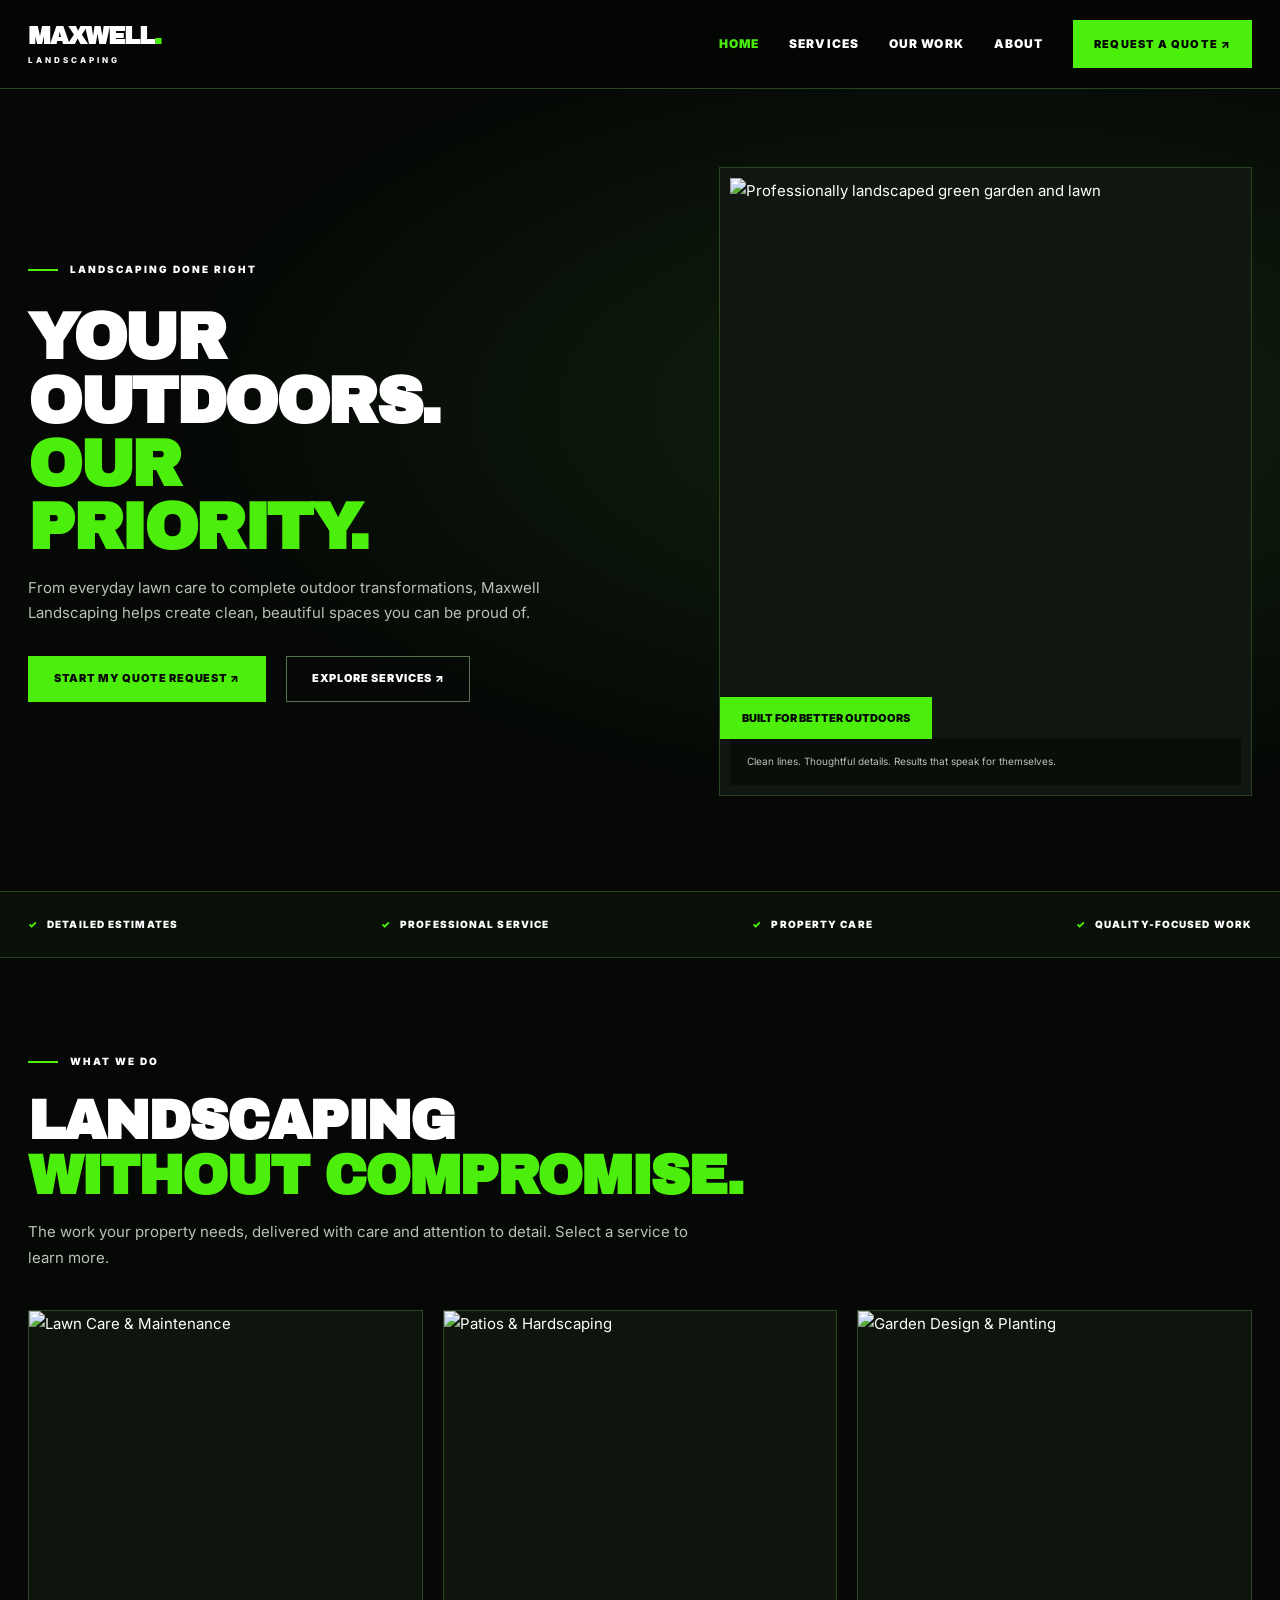
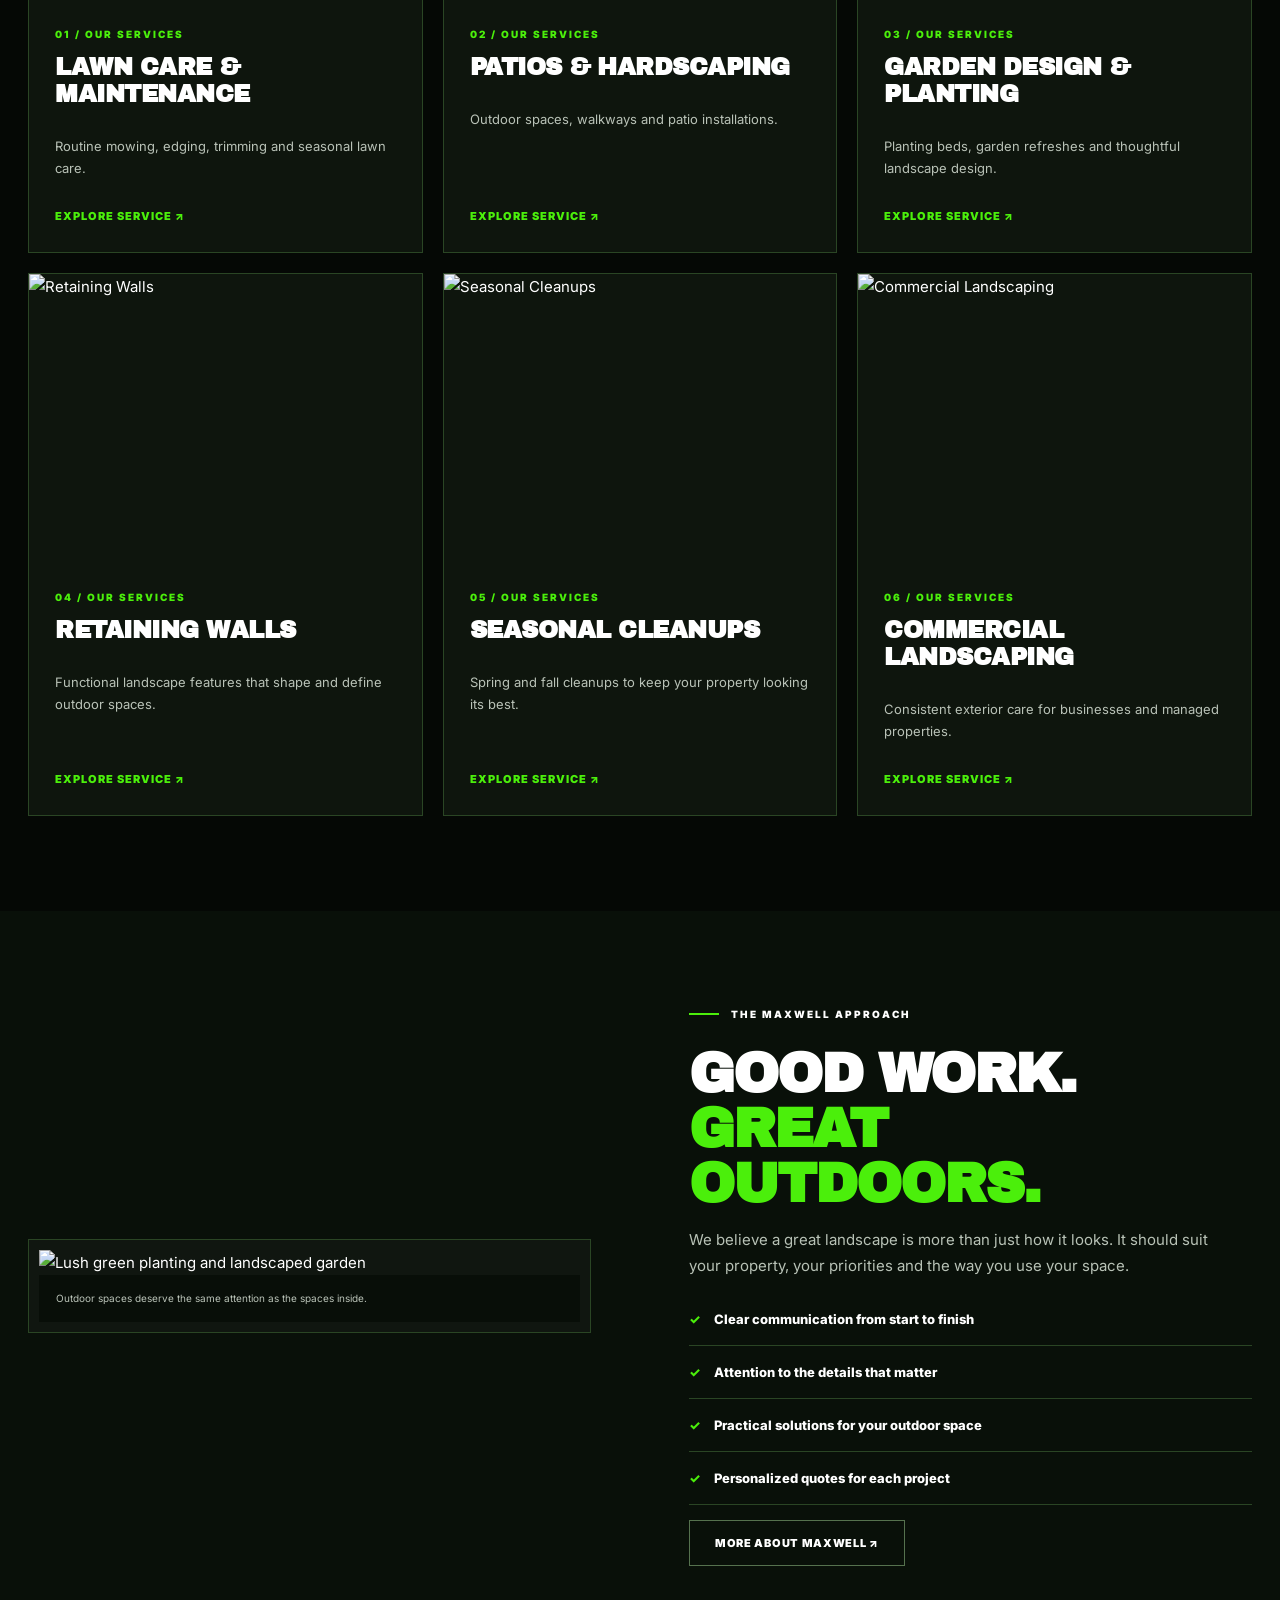
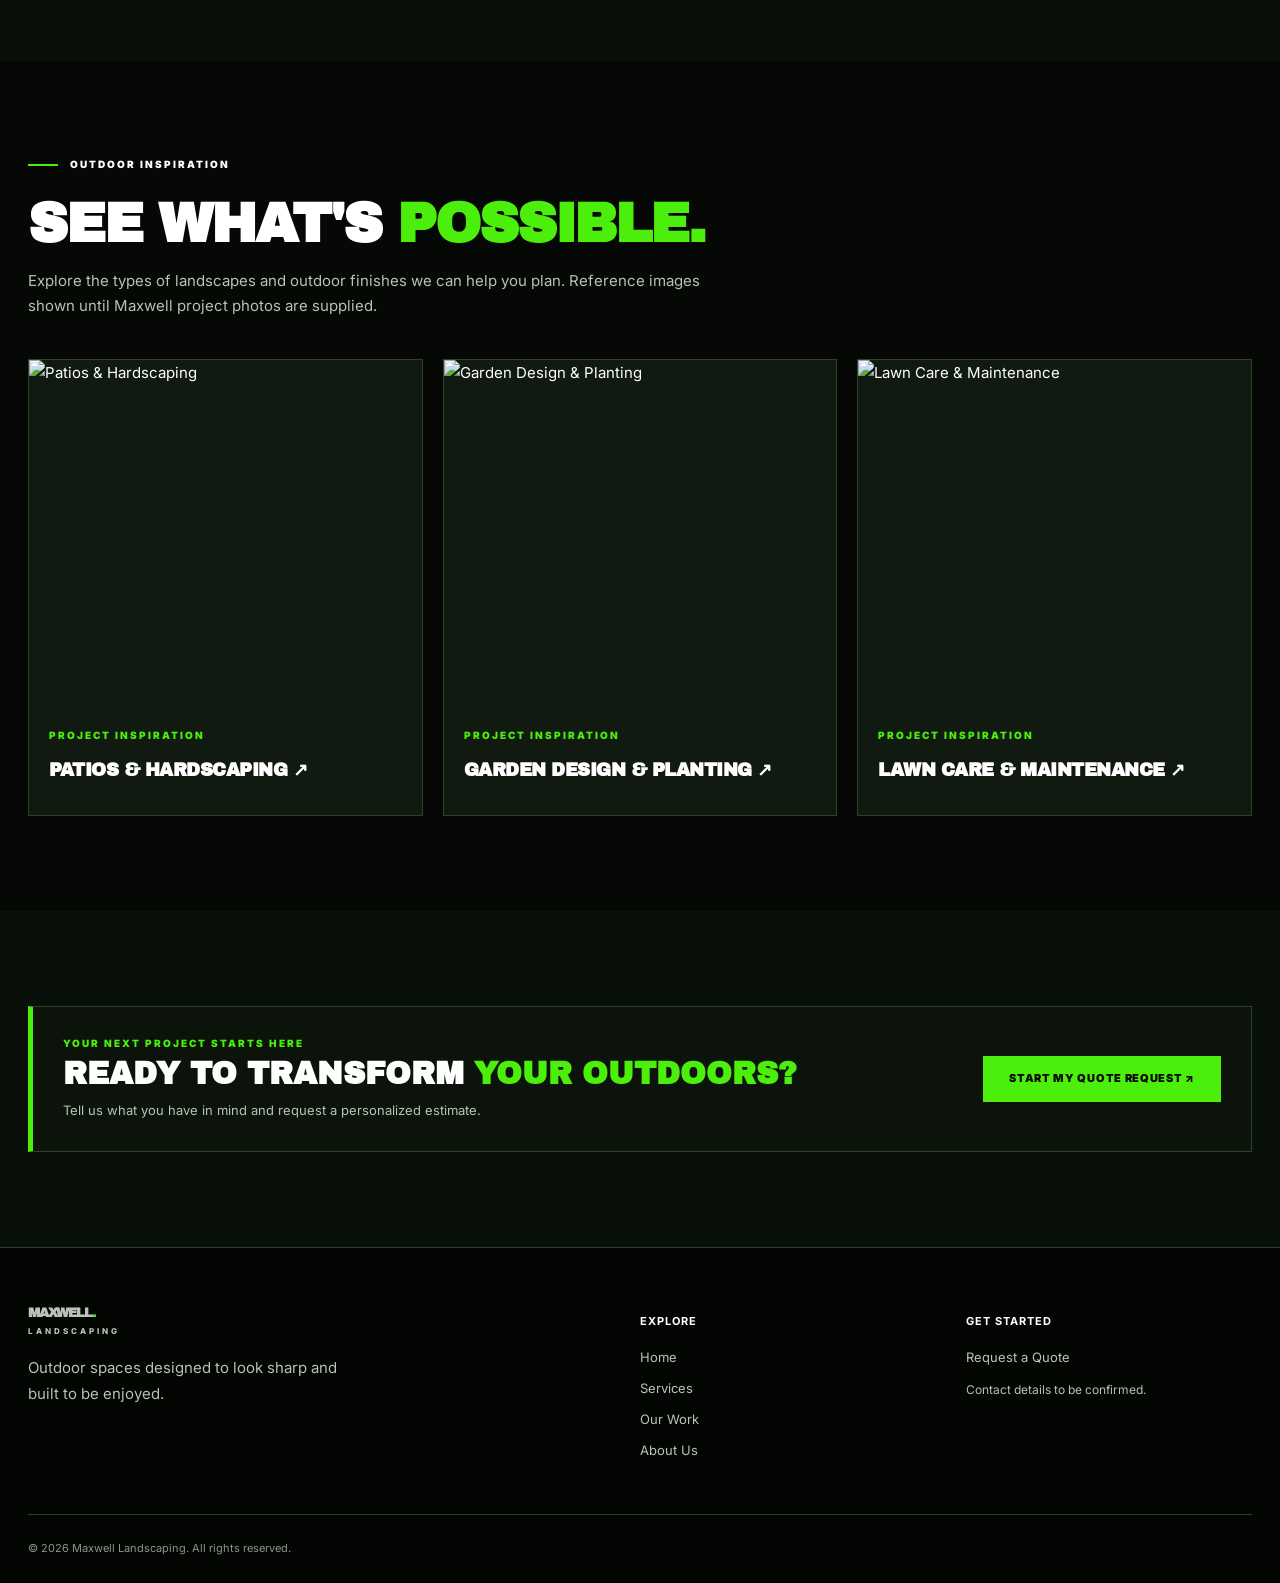
==== index.html @ c75eb762 "Build Maxwell Landscaping multipage static website" ====
<!doctype html><html lang="en"><head><meta charset="utf-8"><meta name="viewport" content="width=device-width,initial-scale=1"><meta name="theme-color" content="#050805"><meta name="description" content="Maxwell Landscaping — lawn care, hardscaping, garden design, and outdoor maintenance."><title>Landscaping & Outdoor Spaces | Maxwell Landscaping</title><link rel="stylesheet" href="styles.css"></head><body><header><div class="container nav"><a href="index.html" class="brand">MAXWELL<span class="green">.</span><small>LANDSCAPING</small></a><button class="menu" aria-label="Toggle navigation" aria-expanded="false">MENU ☰</button><nav class="navlinks" aria-label="Main navigation"><a href="index.html" class="active">Home</a><a href="services.html" class="">Services</a><a href="projects.html" class="">Our Work</a><a href="about.html" class="">About</a><a href="quote.html" class="nav-cta ">Request A Quote ↗</a></nav></div></header><main><section class="hero"><div class="container hero-grid"><div><span class="eyebrow">LANDSCAPING DONE RIGHT</span><h1 class="display">YOUR OUTDOORS.<br><span class="green">OUR<br>PRIORITY.</span></h1><p class="intro">From everyday lawn care to complete outdoor transformations, Maxwell Landscaping helps create clean, beautiful spaces you can be proud of.</p><div class="hero-actions"><a href="quote.html" class="btn">START MY QUOTE REQUEST ↗</a><a href="services.html" class="btn outline">EXPLORE SERVICES ↗</a></div></div><div class="hero-photo"><img src="https://images.unsplash.com/photo-1558904541-efa843a96f01?auto=format&fit=crop&w=1100&q=85" alt="Professionally landscaped green garden and lawn"><span class="photo-tag">BUILT FOR BETTER OUTDOORS</span><div class="photo-caption">Clean lines. Thoughtful details. Results that speak for themselves.</div></div></div></section><div class="strip"><div class="container strip-inner"><span>Detailed Estimates</span><span>Professional Service</span><span>Property Care</span><span>Quality-Focused Work</span></div></div><section class="section" id="services"><div class="container"><span class="eyebrow">WHAT WE DO</span><h2 class="section-title">LANDSCAPING<br><span class="green">WITHOUT COMPROMISE.</span></h2><p class="lead">The work your property needs, delivered with care and attention to detail. Select a service to learn more.</p><div class="grid3"><article class="service-card"><img src="https://images.unsplash.com/photo-1558904541-efa843a96f01?auto=format&fit=crop&w=1100&q=85" alt="Lawn Care & Maintenance" loading="lazy"><div class="service-content"><span class="kicker">01 / OUR SERVICES</span><h3>Lawn Care & Maintenance</h3><p>Routine mowing, edging, trimming and seasonal lawn care.</p><a href="services.html#lawn-care" class="arrow-link">Explore Service ↗</a></div></article><article class="service-card"><img src="https://images.unsplash.com/photo-1600607687920-4e2a09cf159d?auto=format&fit=crop&w=1100&q=85" alt="Patios & Hardscaping" loading="lazy"><div class="service-content"><span class="kicker">02 / OUR SERVICES</span><h3>Patios & Hardscaping</h3><p>Outdoor spaces, walkways and patio installations.</p><a href="services.html#hardscaping" class="arrow-link">Explore Service ↗</a></div></article><article class="service-card"><img src="https://images.unsplash.com/photo-1416879595882-3373a0480b5b?auto=format&fit=crop&w=1100&q=85" alt="Garden Design & Planting" loading="lazy"><div class="service-content"><span class="kicker">03 / OUR SERVICES</span><h3>Garden Design & Planting</h3><p>Planting beds, garden refreshes and thoughtful landscape design.</p><a href="services.html#garden-design" class="arrow-link">Explore Service ↗</a></div></article><article class="service-card"><img src="https://images.unsplash.com/photo-1600566753086-00f18fb6b3ea?auto=format&fit=crop&w=1100&q=85" alt="Retaining Walls" loading="lazy"><div class="service-content"><span class="kicker">04 / OUR SERVICES</span><h3>Retaining Walls</h3><p>Functional landscape features that shape and define outdoor spaces.</p><a href="services.html#retaining-walls" class="arrow-link">Explore Service ↗</a></div></article><article class="service-card"><img src="https://images.unsplash.com/photo-1598908314732-07113901949e?auto=format&fit=crop&w=1100&q=85" alt="Seasonal Cleanups" loading="lazy"><div class="service-content"><span class="kicker">05 / OUR SERVICES</span><h3>Seasonal Cleanups</h3><p>Spring and fall cleanups to keep your property looking its best.</p><a href="services.html#seasonal-cleanups" class="arrow-link">Explore Service ↗</a></div></article><article class="service-card"><img src="https://images.unsplash.com/photo-1585320806297-9794b3e4eeae?auto=format&fit=crop&w=1100&q=85" alt="Commercial Landscaping" loading="lazy"><div class="service-content"><span class="kicker">06 / OUR SERVICES</span><h3>Commercial Landscaping</h3><p>Consistent exterior care for businesses and managed properties.</p><a href="services.html#commercial" class="arrow-link">Explore Service ↗</a></div></article></div></div></section><section class="section section-dark"><div class="container split"><div class="photo"><img src="https://images.unsplash.com/photo-1416879595882-3373a0480b5b?auto=format&fit=crop&w=1100&q=85" alt="Lush green planting and landscaped garden"><div class="photo-caption">Outdoor spaces deserve the same attention as the spaces inside.</div></div><div><span class="eyebrow">THE MAXWELL APPROACH</span><h2 class="section-title">GOOD WORK.<br><span class="green">GREAT OUTDOORS.</span></h2><p class="intro">We believe a great landscape is more than just how it looks. It should suit your property, your priorities and the way you use your space.</p><ul class="feature-list"><li>Clear communication from start to finish</li><li>Attention to the details that matter</li><li>Practical solutions for your outdoor space</li><li>Personalized quotes for each project</li></ul><a href="about.html" class="btn outline">MORE ABOUT MAXWELL ↗</a></div></div></section><section class="section"><div class="container"><span class="eyebrow">OUTDOOR INSPIRATION</span><h2 class="section-title">SEE WHAT'S <span class="green">POSSIBLE.</span></h2><p class="lead">Explore the types of landscapes and outdoor finishes we can help you plan. Reference images shown until Maxwell project photos are supplied.</p><div class="grid3"><a href="projects.html" class="project-card"><img src="https://images.unsplash.com/photo-1600607687920-4e2a09cf159d?auto=format&fit=crop&w=1100&q=85" alt="Patios & Hardscaping" loading="lazy"><div><span class="kicker">PROJECT INSPIRATION</span><h3>Patios & Hardscaping ↗</h3></div></a><a href="projects.html" class="project-card"><img src="https://images.unsplash.com/photo-1416879595882-3373a0480b5b?auto=format&fit=crop&w=1100&q=85" alt="Garden Design & Planting" loading="lazy"><div><span class="kicker">PROJECT INSPIRATION</span><h3>Garden Design & Planting ↗</h3></div></a><a href="projects.html" class="project-card"><img src="https://images.unsplash.com/photo-1558904541-efa843a96f01?auto=format&fit=crop&w=1100&q=85" alt="Lawn Care & Maintenance" loading="lazy"><div><span class="kicker">PROJECT INSPIRATION</span><h3>Lawn Care & Maintenance ↗</h3></div></a></div></div></section><section class="section section-dark"><div class="container"><aside class="banner"><div><div class="kicker">YOUR NEXT PROJECT STARTS HERE</div><h3>READY TO TRANSFORM <span class="green">YOUR OUTDOORS?</span></h3><p>Tell us what you have in mind and request a personalized estimate.</p></div><a class="btn" href="quote.html">START MY QUOTE REQUEST ↗</a></aside></div></section></main><footer><div class="container"><div class="foot-grid"><div><a href="index.html" class="brand">MAXWELL<span class="green">.</span><small>LANDSCAPING</small></a><p class="intro" style="max-width:330px;margin-top:20px">Outdoor spaces designed to look sharp and built to be enjoyed.</p></div><div><h4>Explore</h4><a href="index.html">Home</a><a href="services.html">Services</a><a href="projects.html">Our Work</a><a href="about.html">About Us</a></div><div><h4>Get Started</h4><a href="quote.html">Request a Quote</a><p class="intro" style="font-size:12px">Contact details to be confirmed.</p></div></div><div class="foot-end">© 2026 Maxwell Landscaping. All rights reserved.</div></div></footer><script src="script.js" defer></script></body></html>
---- styles.css ----
@import url('https://fonts.googleapis.com/css2?family=Archivo+Black&family=Inter:wght@400;500;600;700;800;900&display=swap');
:root{--bg:#050805;--panel:#0a1109;--line:#2a4524;--green:#4bef0b;--white:#fff;--muted:#b8c2b6;--font:'Inter',Arial,sans-serif;--display:'Archivo Black','Arial Black',sans-serif}
*{box-sizing:border-box}html{scroll-behavior:smooth}body{margin:0;background:var(--bg);color:var(--white);font:15px/1.7 var(--font)}a{color:inherit;text-decoration:none}img{display:block;max-width:100%}button,input,textarea,select{font:inherit}button{cursor:pointer}.container{width:min(1410px,calc(100% - 56px));margin:auto}header{background:#040604;border-bottom:1px solid var(--line);position:sticky;top:0;z-index:30}.nav{display:flex;align-items:center;justify-content:space-between;min-height:88px;gap:24px}.brand{font:900 24px/1.05 var(--display);letter-spacing:-1.2px}.brand em{font-style:normal;color:var(--green)}.brand small{display:block;font:800 8px/1 var(--font);letter-spacing:3px;margin-top:7px}.navlinks{display:flex;gap:30px;align-items:center}.navlinks a{font-size:12px;font-weight:900;letter-spacing:1.1px;text-transform:uppercase}.navlinks a:hover,.navlinks a.active{color:var(--green)}.nav-cta{background:var(--green);color:#020502;padding:15px 21px;font-size:11px!important}.menu{display:none;background:transparent;color:white;border:1px solid var(--line);padding:7px 13px}.eyebrow{font-weight:900;font-size:10px;letter-spacing:2px;text-transform:uppercase;display:flex;align-items:center;gap:12px}.eyebrow:before{content:'';width:30px;height:2px;background:var(--green)}.display{font:900 clamp(48px,5.1vw,78px)/.97 var(--display);letter-spacing:-2.5px;text-transform:uppercase;margin:28px 0 12px}.display .green,.green{color:var(--green)}.intro{color:var(--muted);max-width:520px}.btn{display:inline-flex;align-items:center;justify-content:center;gap:14px;min-height:46px;padding:13px 25px;background:var(--green);border:1px solid var(--green);color:#050905;font:900 11px/1.2 var(--font);letter-spacing:.7px;text-transform:uppercase;transition:transform .2s,background .2s}.btn:hover{transform:translateY(-2px);background:#77ff3c}.btn.outline{background:transparent;color:var(--white);border-color:#55714e}.btn.outline:hover{background:#173015}.hero{padding:78px 0 95px;background:radial-gradient(ellipse at 76% 40%,#11220e 0%,#050805 58%)}.hero-grid{display:grid;grid-template-columns:1fr .88fr;gap:7%;align-items:center}.hero .intro{margin-bottom:30px}.hero-actions{display:flex;gap:20px;align-items:center;flex-wrap:wrap}.hero-photo,.photo{position:relative;border:1px solid var(--line);padding:10px;background:#101610}.hero-photo img{height:560px;width:100%;object-fit:cover}.photo-caption{background:#080e08;padding:15px 17px;color:#bac3b8;font-size:10px}.photo-tag{position:absolute;bottom:56px;left:0;background:var(--green);color:#050905;padding:14px 22px;text-transform:uppercase;font:900 11px var(--font)}.strip{border-block:1px solid var(--line);background:#081007}.strip-inner{display:flex;justify-content:space-between;gap:20px;flex-wrap:wrap;padding:24px 0;font-size:10px;letter-spacing:1.1px;text-transform:uppercase;font-weight:900}.strip-inner span:before{content:'✓';color:var(--green);margin-right:9px}.section{padding:95px 0}.section-dark{background:#091009}.section-title{font:900 clamp(38px,4.3vw,64px)/1 var(--display);letter-spacing:-2px;text-transform:uppercase;margin:24px 0 15px}.lead{max-width:680px;color:var(--muted);margin-bottom:40px}.grid3{display:grid;grid-template-columns:repeat(3,1fr);gap:20px}.service-card{background:#0e150d;border:1px solid var(--line);display:flex;flex-direction:column}.service-card img{aspect-ratio:1.35;object-fit:cover;width:100%}.service-content{padding:26px;flex:1;display:flex;flex-direction:column}.kicker{font:900 10px var(--font);color:var(--green);letter-spacing:2px}.service-content h3,.project-card h3{font:900 24px/1.13 var(--display);text-transform:uppercase;letter-spacing:-.5px;margin:14px 0}.service-content p{color:#b9c2b7;font-size:13px}.arrow-link{margin-top:auto;padding-top:15px;color:var(--green);font-size:11px;font-weight:900;letter-spacing:1px;text-transform:uppercase}.split{display:grid;grid-template-columns:1fr 1fr;gap:8%;align-items:center}.split img{width:100%;max-height:530px;object-fit:cover}.feature-list{padding:0;list-style:none}.feature-list li{padding:15px 0;border-bottom:1px solid var(--line);font-weight:800;font-size:13px}.feature-list li:before{content:'✓';color:var(--green);margin-right:14px}.project-card{position:relative;border:1px solid var(--line);background:#111a10;overflow:hidden}.project-card img{width:100%;aspect-ratio:1.15;object-fit:cover;transition:transform .3s}.project-card:hover img{transform:scale(1.04)}.project-card div{padding:20px}.project-card h3{font-size:18px}.banner{border:1px solid var(--line);border-left:5px solid var(--green);background:#0b130a;padding:30px;display:flex;justify-content:space-between;align-items:center;gap:25px}.banner h3{font:900 clamp(23px,2.4vw,38px) var(--display);text-transform:uppercase;line-height:1.1;margin:8px 0}.banner p{font-size:13px;color:var(--muted);margin:0}.quote-layout{display:grid;grid-template-columns:.85fr 1.25fr;gap:9%;align-items:start}.quote-layout .display{font-size:clamp(46px,4.6vw,70px)}.quote-layout .photo{margin-top:30px}.quote-layout .photo img{height:270px;object-fit:cover;width:100%}.quote-form{background:#fff;color:#050805;border-right:9px solid var(--green);padding:33px}.form-grid{display:grid;grid-template-columns:1fr 1fr;gap:24px 16px}.form-field{display:flex;flex-direction:column;gap:7px}.form-field.wide{grid-column:1/-1}.form-field label{font-weight:900;font-size:10px;letter-spacing:1px;text-transform:uppercase}.form-field input,.form-field select,.form-field textarea{width:100%;border:1px solid #cfd7cd;background:#f7f9f6;padding:12px 15px;border-radius:0;outline:none;color:#080b07;min-height:45px;font-size:13px}.form-field input:focus,.form-field select:focus,.form-field textarea:focus{border-color:#489b2c}.form-field textarea{min-height:135px;resize:vertical}.form-note{font-size:12px;color:#526050}.quote-form .btn{width:100%;margin-top:15px}.form-status{font-size:12px;margin-top:14px}.page-hero{padding:80px 0;background:radial-gradient(ellipse at 80% 50%,#13220e,#050805 58%);border-bottom:1px solid var(--line)}.page-hero .display{max-width:850px}.bread{font-size:11px;color:var(--green);font-weight:800;letter-spacing:1px}.service-detail{display:grid;grid-template-columns:1fr 1fr;gap:8%;align-items:center;padding:70px 0;border-bottom:1px solid var(--line)}.service-detail:nth-child(even) .detail-image{order:-1}.detail-image img{width:100%;height:400px;object-fit:cover}.service-detail h2{font:900 clamp(35px,3.2vw,50px)/1.05 var(--display);letter-spacing:-1px;text-transform:uppercase}.service-detail p{color:var(--muted)}footer{padding:50px 0 25px;background:#030503;border-top:1px solid var(--line)}.foot-grid{display:grid;grid-template-columns:2fr 1fr 1fr;gap:40px}.foot-grid h4{font-size:11px;letter-spacing:1px;text-transform:uppercase}.foot-grid a{display:block;color:#bbc3b9;font-size:13px;margin:9px 0}.foot-end{border-top:1px solid var(--line);padding-top:24px;margin-top:44px;color:#8b9687;font-size:11px}.mobile-only{display:none}@media(max-width:900px){.navlinks{display:none;position:absolute;top:87px;left:0;right:0;background:#040604;padding:24px 28px;flex-direction:column;align-items:stretch;border-bottom:1px solid var(--line)}.navlinks.open{display:flex}.menu{display:block}.hero-grid,.split,.quote-layout,.service-detail{grid-template-columns:1fr;gap:38px}.hero-photo img{height:410px}.hero{padding:55px 0}.grid3{grid-template-columns:repeat(2,1fr)}.service-detail:nth-child(even) .detail-image{order:initial}.section{padding:65px 0}.foot-grid{grid-template-columns:1fr 1fr}.foot-grid>div:first-child{grid-column:1/-1}}@media(max-width:600px){.container{width:min(100% - 32px,1410px)}.brand{font-size:20px}.nav{min-height:72px}.navlinks{top:71px}.display{font-size:clamp(43px,11.2vw,66px);letter-spacing:-2px}.hero-photo img{height:300px}.grid3,.form-grid,.foot-grid{grid-template-columns:1fr}.foot-grid>div:first-child{grid-column:auto}.quote-form{padding:22px;border-right-width:5px}.banner{display:block}.banner .btn{margin-top:24px}.section-title{font-size:40px}.service-detail{padding:45px 0}.service-detail .detail-image img{height:260px}.photo-caption{font-size:9px}.strip-inner{gap:13px}.strip-inner span{width:45%}}
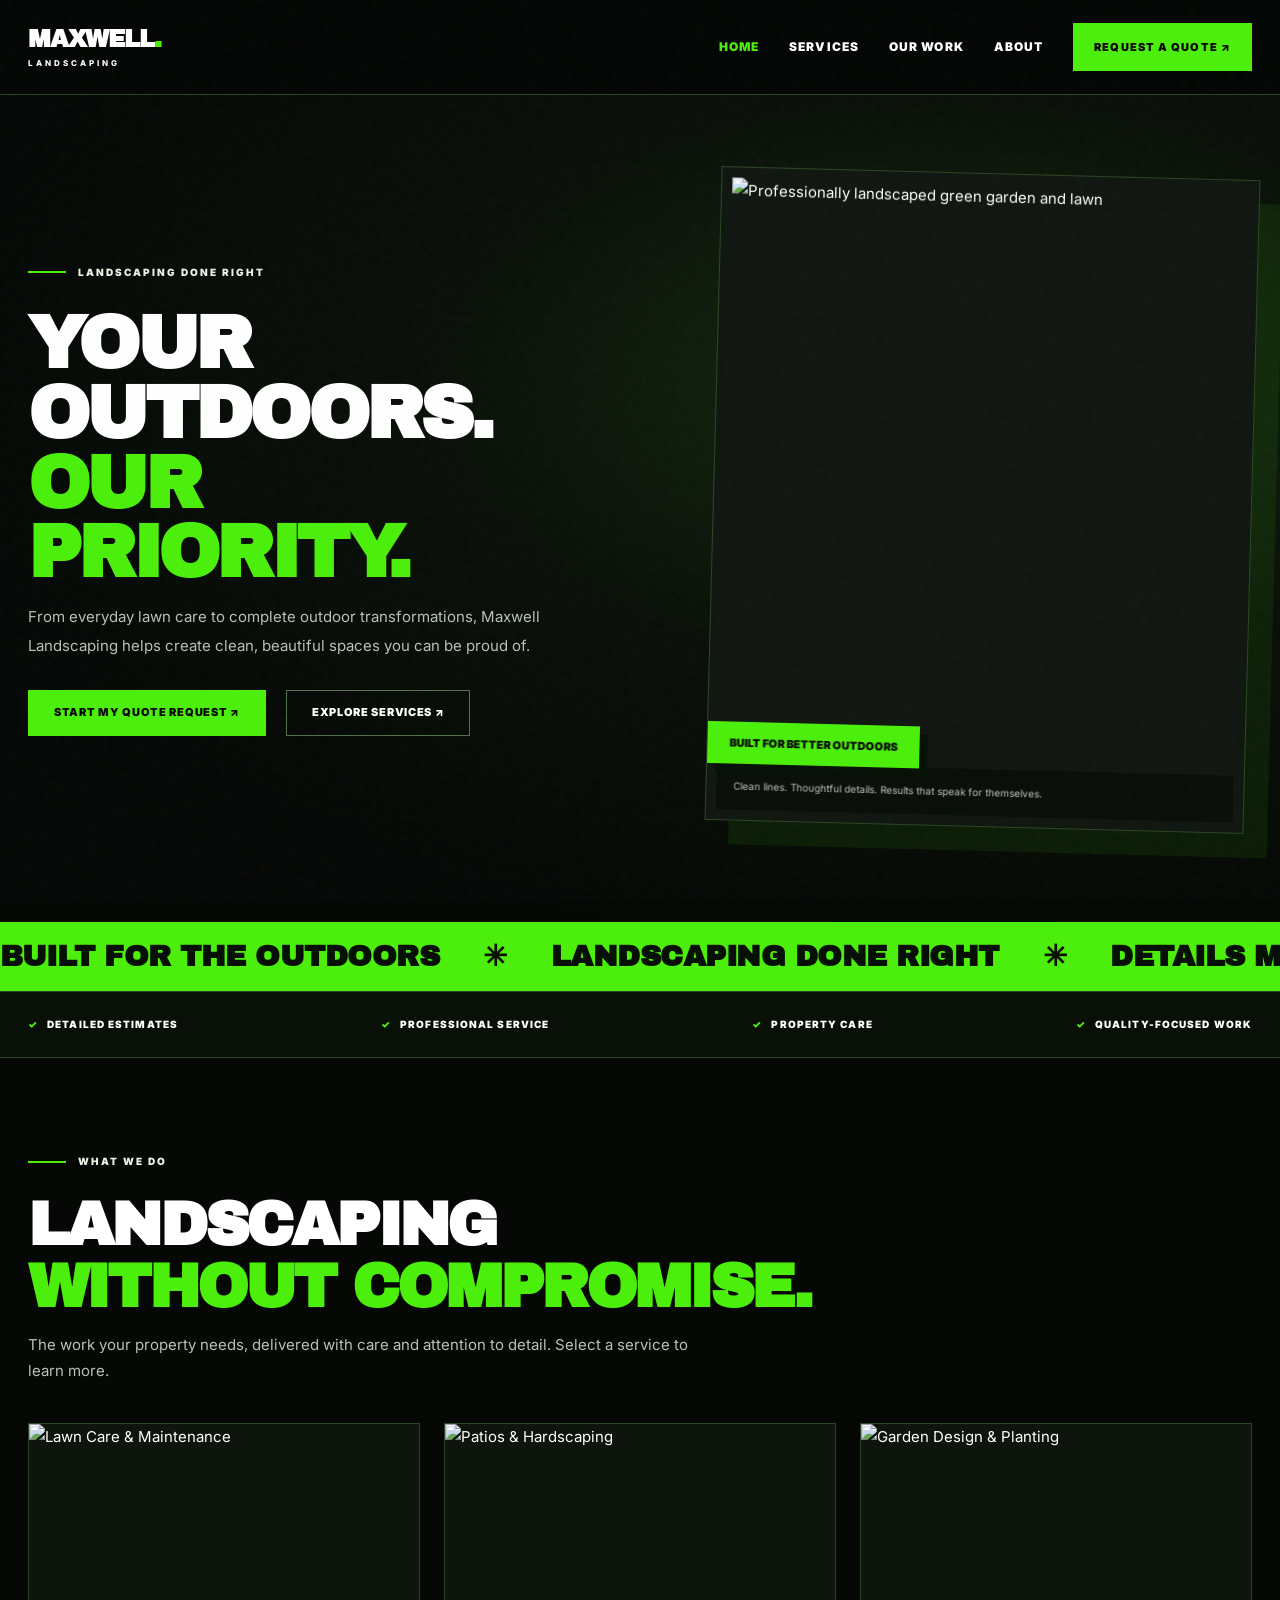
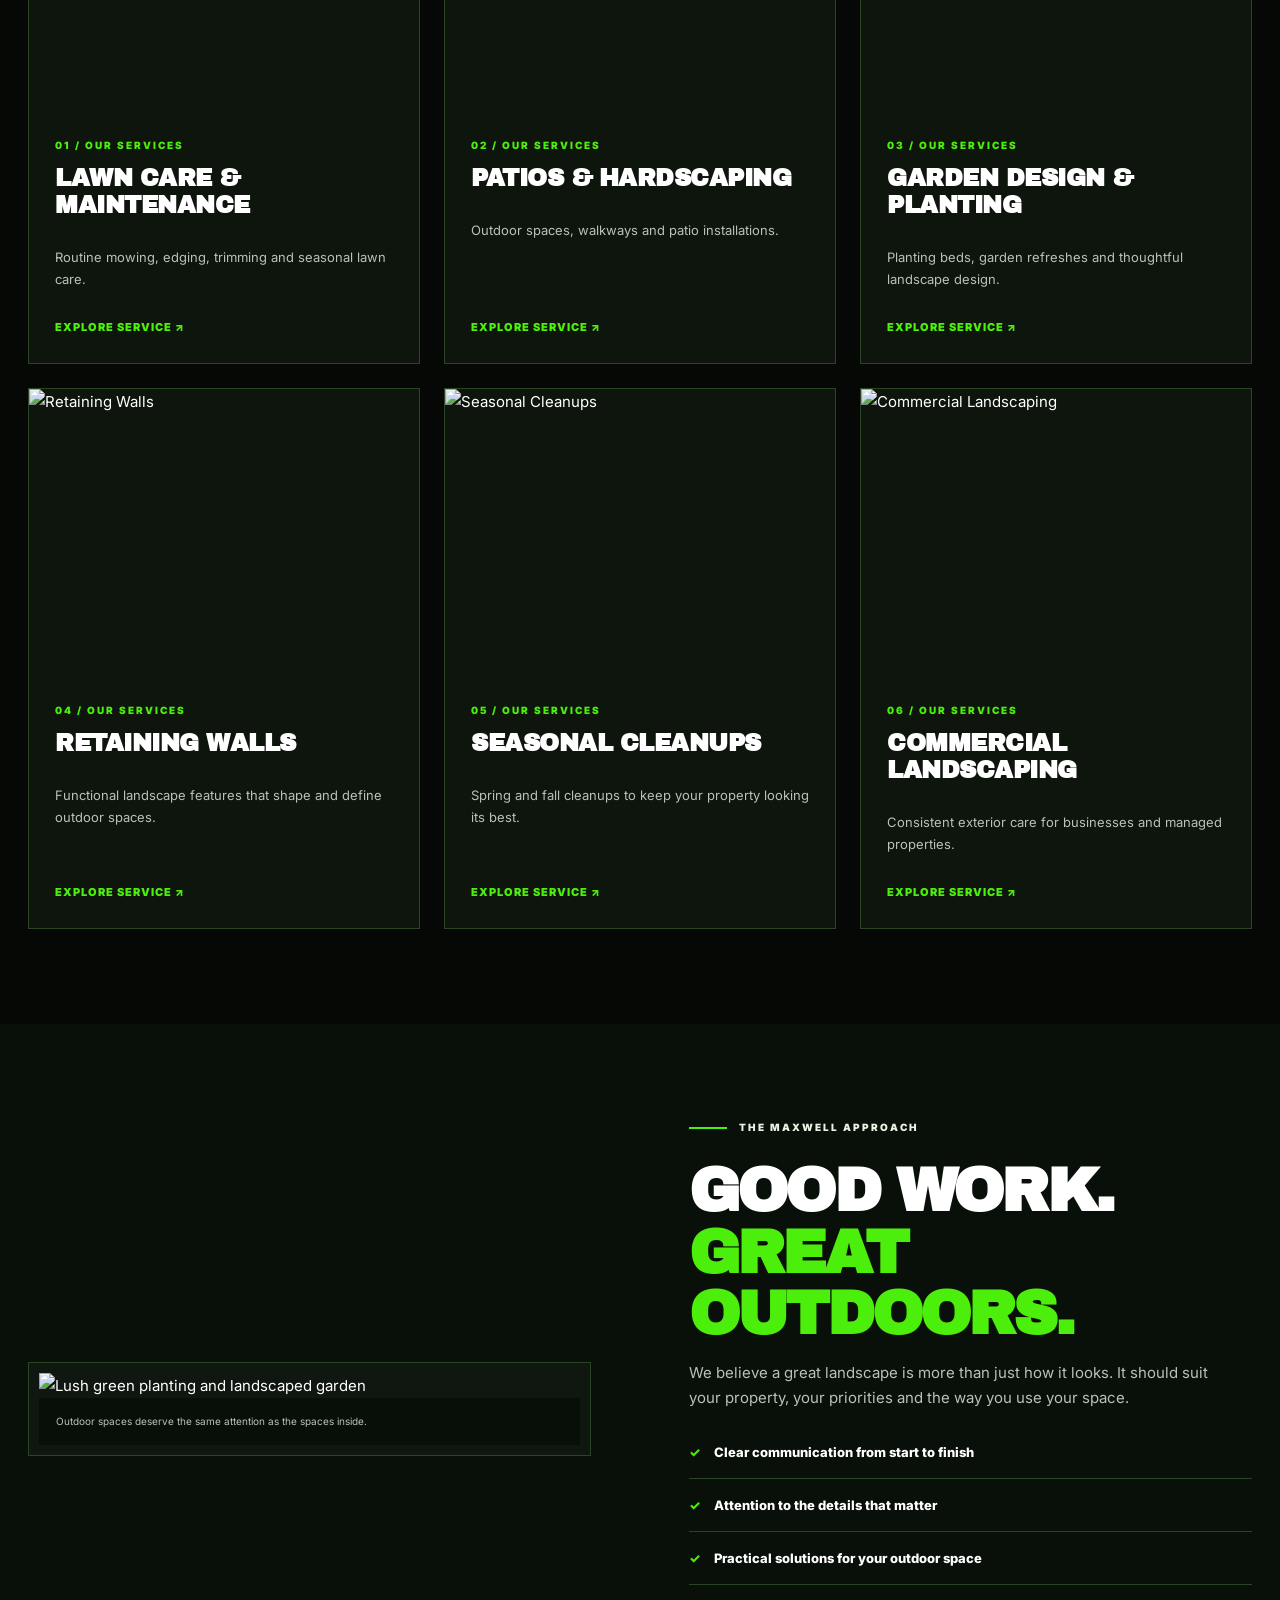
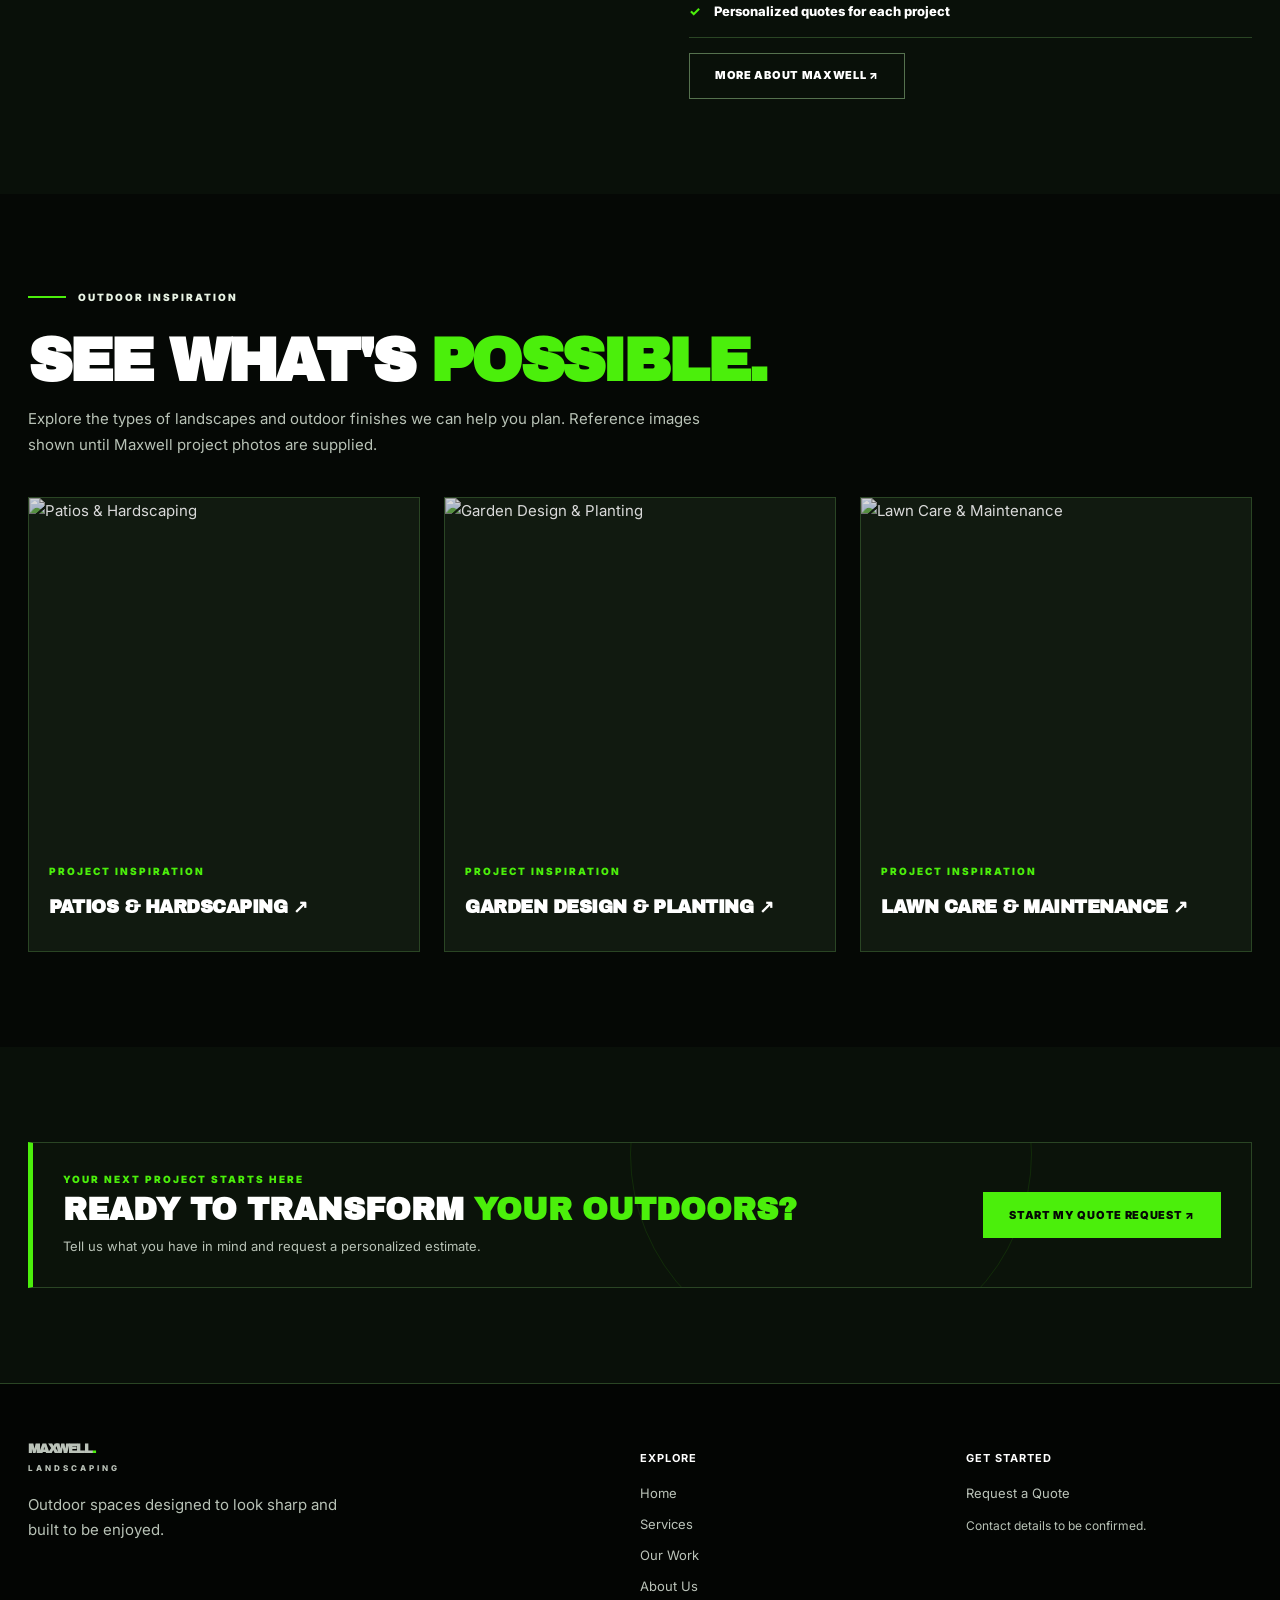
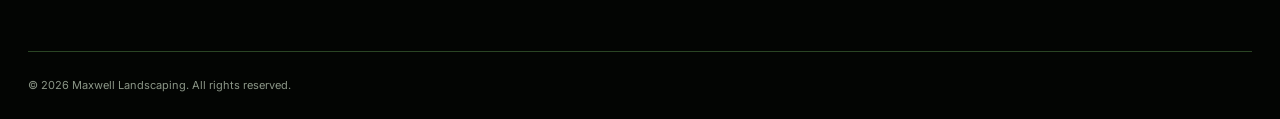
==== commit 0bcea697: "Elevate Maxwell design with editorial motion, refined interactions and premium styling" ====
--- a/index.html
+++ b/index.html
@@ -1 +1 @@
-<!doctype html><html lang="en"><head><meta charset="utf-8"><meta name="viewport" content="width=device-width,initial-scale=1"><meta name="theme-color" content="#050805"><meta name="description" content="Maxwell Landscaping — lawn care, hardscaping, garden design, and outdoor maintenance."><title>Landscaping & Outdoor Spaces | Maxwell Landscaping</title><link rel="stylesheet" href="styles.css"></head><body><header><div class="container nav"><a href="index.html" class="brand">MAXWELL<span class="green">.</span><small>LANDSCAPING</small></a><button class="menu" aria-label="Toggle navigation" aria-expanded="false">MENU ☰</button><nav class="navlinks" aria-label="Main navigation"><a href="index.html" class="active">Home</a><a href="services.html" class="">Services</a><a href="projects.html" class="">Our Work</a><a href="about.html" class="">About</a><a href="quote.html" class="nav-cta ">Request A Quote ↗</a></nav></div></header><main><section class="hero"><div class="container hero-grid"><div><span class="eyebrow">LANDSCAPING DONE RIGHT</span><h1 class="display">YOUR OUTDOORS.<br><span class="green">OUR<br>PRIORITY.</span></h1><p class="intro">From everyday lawn care to complete outdoor transformations, Maxwell Landscaping helps create clean, beautiful spaces you can be proud of.</p><div class="hero-actions"><a href="quote.html" class="btn">START MY QUOTE REQUEST ↗</a><a href="services.html" class="btn outline">EXPLORE SERVICES ↗</a></div></div><div class="hero-photo"><img src="https://images.unsplash.com/photo-1558904541-efa843a96f01?auto=format&fit=crop&w=1100&q=85" alt="Professionally landscaped green garden and lawn"><span class="photo-tag">BUILT FOR BETTER OUTDOORS</span><div class="photo-caption">Clean lines. Thoughtful details. Results that speak for themselves.</div></div></div></section><div class="strip"><div class="container strip-inner"><span>Detailed Estimates</span><span>Professional Service</span><span>Property Care</span><span>Quality-Focused Work</span></div></div><section class="section" id="services"><div class="container"><span class="eyebrow">WHAT WE DO</span><h2 class="section-title">LANDSCAPING<br><span class="green">WITHOUT COMPROMISE.</span></h2><p class="lead">The work your property needs, delivered with care and attention to detail. Select a service to learn more.</p><div class="grid3"><article class="service-card"><img src="https://images.unsplash.com/photo-1558904541-efa843a96f01?auto=format&fit=crop&w=1100&q=85" alt="Lawn Care & Maintenance" loading="lazy"><div class="service-content"><span class="kicker">01 / OUR SERVICES</span><h3>Lawn Care & Maintenance</h3><p>Routine mowing, edging, trimming and seasonal lawn care.</p><a href="services.html#lawn-care" class="arrow-link">Explore Service ↗</a></div></article><article class="service-card"><img src="https://images.unsplash.com/photo-1600607687920-4e2a09cf159d?auto=format&fit=crop&w=1100&q=85" alt="Patios & Hardscaping" loading="lazy"><div class="service-content"><span class="kicker">02 / OUR SERVICES</span><h3>Patios & Hardscaping</h3><p>Outdoor spaces, walkways and patio installations.</p><a href="services.html#hardscaping" class="arrow-link">Explore Service ↗</a></div></article><article class="service-card"><img src="https://images.unsplash.com/photo-1416879595882-3373a0480b5b?auto=format&fit=crop&w=1100&q=85" alt="Garden Design & Planting" loading="lazy"><div class="service-content"><span class="kicker">03 / OUR SERVICES</span><h3>Garden Design & Planting</h3><p>Planting beds, garden refreshes and thoughtful landscape design.</p><a href="services.html#garden-design" class="arrow-link">Explore Service ↗</a></div></article><article class="service-card"><img src="https://images.unsplash.com/photo-1600566753086-00f18fb6b3ea?auto=format&fit=crop&w=1100&q=85" alt="Retaining Walls" loading="lazy"><div class="service-content"><span class="kicker">04 / OUR SERVICES</span><h3>Retaining Walls</h3><p>Functional landscape features that shape and define outdoor spaces.</p><a href="services.html#retaining-walls" class="arrow-link">Explore Service ↗</a></div></article><article class="service-card"><img src="https://images.unsplash.com/photo-1598908314732-07113901949e?auto=format&fit=crop&w=1100&q=85" alt="Seasonal Cleanups" loading="lazy"><div class="service-content"><span class="kicker">05 / OUR SERVICES</span><h3>Seasonal Cleanups</h3><p>Spring and fall cleanups to keep your property looking its best.</p><a href="services.html#seasonal-cleanups" class="arrow-link">Explore Service ↗</a></div></article><article class="service-card"><img src="https://images.unsplash.com/photo-1585320806297-9794b3e4eeae?auto=format&fit=crop&w=1100&q=85" alt="Commercial Landscaping" loading="lazy"><div class="service-content"><span class="kicker">06 / OUR SERVICES</span><h3>Commercial Landscaping</h3><p>Consistent exterior care for businesses and managed properties.</p><a href="services.html#commercial" class="arrow-link">Explore Service ↗</a></div></article></div></div></section><section class="section section-dark"><div class="container split"><div class="photo"><img src="https://images.unsplash.com/photo-1416879595882-3373a0480b5b?auto=format&fit=crop&w=1100&q=85" alt="Lush green planting and landscaped garden"><div class="photo-caption">Outdoor spaces deserve the same attention as the spaces inside.</div></div><div><span class="eyebrow">THE MAXWELL APPROACH</span><h2 class="section-title">GOOD WORK.<br><span class="green">GREAT OUTDOORS.</span></h2><p class="intro">We believe a great landscape is more than just how it looks. It should suit your property, your priorities and the way you use your space.</p><ul class="feature-list"><li>Clear communication from start to finish</li><li>Attention to the details that matter</li><li>Practical solutions for your outdoor space</li><li>Personalized quotes for each project</li></ul><a href="about.html" class="btn outline">MORE ABOUT MAXWELL ↗</a></div></div></section><section class="section"><div class="container"><span class="eyebrow">OUTDOOR INSPIRATION</span><h2 class="section-title">SEE WHAT'S <span class="green">POSSIBLE.</span></h2><p class="lead">Explore the types of landscapes and outdoor finishes we can help you plan. Reference images shown until Maxwell project photos are supplied.</p><div class="grid3"><a href="projects.html" class="project-card"><img src="https://images.unsplash.com/photo-1600607687920-4e2a09cf159d?auto=format&fit=crop&w=1100&q=85" alt="Patios & Hardscaping" loading="lazy"><div><span class="kicker">PROJECT INSPIRATION</span><h3>Patios & Hardscaping ↗</h3></div></a><a href="projects.html" class="project-card"><img src="https://images.unsplash.com/photo-1416879595882-3373a0480b5b?auto=format&fit=crop&w=1100&q=85" alt="Garden Design & Planting" loading="lazy"><div><span class="kicker">PROJECT INSPIRATION</span><h3>Garden Design & Planting ↗</h3></div></a><a href="projects.html" class="project-card"><img src="https://images.unsplash.com/photo-1558904541-efa843a96f01?auto=format&fit=crop&w=1100&q=85" alt="Lawn Care & Maintenance" loading="lazy"><div><span class="kicker">PROJECT INSPIRATION</span><h3>Lawn Care & Maintenance ↗</h3></div></a></div></div></section><section class="section section-dark"><div class="container"><aside class="banner"><div><div class="kicker">YOUR NEXT PROJECT STARTS HERE</div><h3>READY TO TRANSFORM <span class="green">YOUR OUTDOORS?</span></h3><p>Tell us what you have in mind and request a personalized estimate.</p></div><a class="btn" href="quote.html">START MY QUOTE REQUEST ↗</a></aside></div></section></main><footer><div class="container"><div class="foot-grid"><div><a href="index.html" class="brand">MAXWELL<span class="green">.</span><small>LANDSCAPING</small></a><p class="intro" style="max-width:330px;margin-top:20px">Outdoor spaces designed to look sharp and built to be enjoyed.</p></div><div><h4>Explore</h4><a href="index.html">Home</a><a href="services.html">Services</a><a href="projects.html">Our Work</a><a href="about.html">About Us</a></div><div><h4>Get Started</h4><a href="quote.html">Request a Quote</a><p class="intro" style="font-size:12px">Contact details to be confirmed.</p></div></div><div class="foot-end">© 2026 Maxwell Landscaping. All rights reserved.</div></div></footer><script src="script.js" defer></script></body></html>+<!doctype html><html lang="en"><head><meta charset="utf-8"><meta name="viewport" content="width=device-width,initial-scale=1"><meta name="theme-color" content="#050805"><meta name="description" content="Maxwell Landscaping — lawn care, hardscaping, garden design, and outdoor maintenance."><title>Landscaping & Outdoor Spaces | Maxwell Landscaping</title><link rel="stylesheet" href="styles.css"></head><body><a class="skip-link" href="#main">Skip to content</a><header><div class="container nav"><a href="index.html" class="brand">MAXWELL<span class="green">.</span><small>LANDSCAPING</small></a><button class="menu" aria-label="Toggle navigation" aria-expanded="false">MENU ☰</button><nav class="navlinks" aria-label="Main navigation"><a href="index.html" class="active">Home</a><a href="services.html" class="">Services</a><a href="projects.html" class="">Our Work</a><a href="about.html" class="">About</a><a href="quote.html" class="nav-cta ">Request A Quote ↗</a></nav></div></header><main id="main"><section class="hero"><div class="container hero-grid"><div><span class="eyebrow">LANDSCAPING DONE RIGHT</span><h1 class="display">YOUR OUTDOORS.<br><span class="green">OUR<br>PRIORITY.</span></h1><p class="intro">From everyday lawn care to complete outdoor transformations, Maxwell Landscaping helps create clean, beautiful spaces you can be proud of.</p><div class="hero-actions"><a href="quote.html" class="btn">START MY QUOTE REQUEST ↗</a><a href="services.html" class="btn outline">EXPLORE SERVICES ↗</a></div></div><div class="hero-photo"><img src="https://images.unsplash.com/photo-1558904541-efa843a96f01?auto=format&fit=crop&w=1100&q=85" alt="Professionally landscaped green garden and lawn"><span class="photo-tag">BUILT FOR BETTER OUTDOORS</span><div class="photo-caption">Clean lines. Thoughtful details. Results that speak for themselves.</div></div></div></section><div class="editorial-band" aria-label="Landscape design and care"><div class="editorial-track" aria-hidden="true"><span>BUILT FOR THE OUTDOORS</span><span>LANDSCAPING DONE RIGHT</span><span>DETAILS MAKE THE DIFFERENCE</span><span>MAXWELL LANDSCAPING</span><span>BUILT FOR THE OUTDOORS</span><span>LANDSCAPING DONE RIGHT</span><span>DETAILS MAKE THE DIFFERENCE</span><span>MAXWELL LANDSCAPING</span></div></div><div class="strip"><div class="container strip-inner"><span>Detailed Estimates</span><span>Professional Service</span><span>Property Care</span><span>Quality-Focused Work</span></div></div><section class="section" id="services"><div class="container"><span class="eyebrow">WHAT WE DO</span><h2 class="section-title">LANDSCAPING<br><span class="green">WITHOUT COMPROMISE.</span></h2><p class="lead">The work your property needs, delivered with care and attention to detail. Select a service to learn more.</p><div class="grid3"><article class="service-card"><img src="https://images.unsplash.com/photo-1558904541-efa843a96f01?auto=format&fit=crop&w=1100&q=85" alt="Lawn Care & Maintenance" loading="lazy"><div class="service-content"><span class="kicker">01 / OUR SERVICES</span><h3>Lawn Care & Maintenance</h3><p>Routine mowing, edging, trimming and seasonal lawn care.</p><a href="services.html#lawn-care" class="arrow-link">Explore Service ↗</a></div></article><article class="service-card"><img src="https://images.unsplash.com/photo-1600607687920-4e2a09cf159d?auto=format&fit=crop&w=1100&q=85" alt="Patios & Hardscaping" loading="lazy"><div class="service-content"><span class="kicker">02 / OUR SERVICES</span><h3>Patios & Hardscaping</h3><p>Outdoor spaces, walkways and patio installations.</p><a href="services.html#hardscaping" class="arrow-link">Explore Service ↗</a></div></article><article class="service-card"><img src="https://images.unsplash.com/photo-1416879595882-3373a0480b5b?auto=format&fit=crop&w=1100&q=85" alt="Garden Design & Planting" loading="lazy"><div class="service-content"><span class="kicker">03 / OUR SERVICES</span><h3>Garden Design & Planting</h3><p>Planting beds, garden refreshes and thoughtful landscape design.</p><a href="services.html#garden-design" class="arrow-link">Explore Service ↗</a></div></article><article class="service-card"><img src="https://images.unsplash.com/photo-1600566753086-00f18fb6b3ea?auto=format&fit=crop&w=1100&q=85" alt="Retaining Walls" loading="lazy"><div class="service-content"><span class="kicker">04 / OUR SERVICES</span><h3>Retaining Walls</h3><p>Functional landscape features that shape and define outdoor spaces.</p><a href="services.html#retaining-walls" class="arrow-link">Explore Service ↗</a></div></article><article class="service-card"><img src="https://images.unsplash.com/photo-1598908314732-07113901949e?auto=format&fit=crop&w=1100&q=85" alt="Seasonal Cleanups" loading="lazy"><div class="service-content"><span class="kicker">05 / OUR SERVICES</span><h3>Seasonal Cleanups</h3><p>Spring and fall cleanups to keep your property looking its best.</p><a href="services.html#seasonal-cleanups" class="arrow-link">Explore Service ↗</a></div></article><article class="service-card"><img src="https://images.unsplash.com/photo-1585320806297-9794b3e4eeae?auto=format&fit=crop&w=1100&q=85" alt="Commercial Landscaping" loading="lazy"><div class="service-content"><span class="kicker">06 / OUR SERVICES</span><h3>Commercial Landscaping</h3><p>Consistent exterior care for businesses and managed properties.</p><a href="services.html#commercial" class="arrow-link">Explore Service ↗</a></div></article></div></div></section><section class="section section-dark"><div class="container split"><div class="photo"><img src="https://images.unsplash.com/photo-1416879595882-3373a0480b5b?auto=format&fit=crop&w=1100&q=85" alt="Lush green planting and landscaped garden"><div class="photo-caption">Outdoor spaces deserve the same attention as the spaces inside.</div></div><div><span class="eyebrow">THE MAXWELL APPROACH</span><h2 class="section-title">GOOD WORK.<br><span class="green">GREAT OUTDOORS.</span></h2><p class="intro">We believe a great landscape is more than just how it looks. It should suit your property, your priorities and the way you use your space.</p><ul class="feature-list"><li>Clear communication from start to finish</li><li>Attention to the details that matter</li><li>Practical solutions for your outdoor space</li><li>Personalized quotes for each project</li></ul><a href="about.html" class="btn outline">MORE ABOUT MAXWELL ↗</a></div></div></section><section class="section"><div class="container"><span class="eyebrow">OUTDOOR INSPIRATION</span><h2 class="section-title">SEE WHAT'S <span class="green">POSSIBLE.</span></h2><p class="lead">Explore the types of landscapes and outdoor finishes we can help you plan. Reference images shown until Maxwell project photos are supplied.</p><div class="grid3"><a href="projects.html" class="project-card"><img src="https://images.unsplash.com/photo-1600607687920-4e2a09cf159d?auto=format&fit=crop&w=1100&q=85" alt="Patios & Hardscaping" loading="lazy"><div><span class="kicker">PROJECT INSPIRATION</span><h3>Patios & Hardscaping ↗</h3></div></a><a href="projects.html" class="project-card"><img src="https://images.unsplash.com/photo-1416879595882-3373a0480b5b?auto=format&fit=crop&w=1100&q=85" alt="Garden Design & Planting" loading="lazy"><div><span class="kicker">PROJECT INSPIRATION</span><h3>Garden Design & Planting ↗</h3></div></a><a href="projects.html" class="project-card"><img src="https://images.unsplash.com/photo-1558904541-efa843a96f01?auto=format&fit=crop&w=1100&q=85" alt="Lawn Care & Maintenance" loading="lazy"><div><span class="kicker">PROJECT INSPIRATION</span><h3>Lawn Care & Maintenance ↗</h3></div></a></div></div></section><section class="section section-dark"><div class="container"><aside class="banner"><div><div class="kicker">YOUR NEXT PROJECT STARTS HERE</div><h3>READY TO TRANSFORM <span class="green">YOUR OUTDOORS?</span></h3><p>Tell us what you have in mind and request a personalized estimate.</p></div><a class="btn" href="quote.html">START MY QUOTE REQUEST ↗</a></aside></div></section></main><footer><div class="container"><div class="foot-grid"><div><a href="index.html" class="brand">MAXWELL<span class="green">.</span><small>LANDSCAPING</small></a><p class="intro" style="max-width:330px;margin-top:20px">Outdoor spaces designed to look sharp and built to be enjoyed.</p></div><div><h4>Explore</h4><a href="index.html">Home</a><a href="services.html">Services</a><a href="projects.html">Our Work</a><a href="about.html">About Us</a></div><div><h4>Get Started</h4><a href="quote.html">Request a Quote</a><p class="intro" style="font-size:12px">Contact details to be confirmed.</p></div></div><div class="foot-end">© 2026 Maxwell Landscaping. All rights reserved.</div></div></footer><script src="script.js" defer></script></body></html>
--- a/styles.css
+++ b/styles.css
@@ -1,3 +1,6 @@
 @import url('https://fonts.googleapis.com/css2?family=Archivo+Black&family=Inter:wght@400;500;600;700;800;900&display=swap');
 :root{--bg:#050805;--panel:#0a1109;--line:#2a4524;--green:#4bef0b;--white:#fff;--muted:#b8c2b6;--font:'Inter',Arial,sans-serif;--display:'Archivo Black','Arial Black',sans-serif}
-*{box-sizing:border-box}html{scroll-behavior:smooth}body{margin:0;background:var(--bg);color:var(--white);font:15px/1.7 var(--font)}a{color:inherit;text-decoration:none}img{display:block;max-width:100%}button,input,textarea,select{font:inherit}button{cursor:pointer}.container{width:min(1410px,calc(100% - 56px));margin:auto}header{background:#040604;border-bottom:1px solid var(--line);position:sticky;top:0;z-index:30}.nav{display:flex;align-items:center;justify-content:space-between;min-height:88px;gap:24px}.brand{font:900 24px/1.05 var(--display);letter-spacing:-1.2px}.brand em{font-style:normal;color:var(--green)}.brand small{display:block;font:800 8px/1 var(--font);letter-spacing:3px;margin-top:7px}.navlinks{display:flex;gap:30px;align-items:center}.navlinks a{font-size:12px;font-weight:900;letter-spacing:1.1px;text-transform:uppercase}.navlinks a:hover,.navlinks a.active{color:var(--green)}.nav-cta{background:var(--green);color:#020502;padding:15px 21px;font-size:11px!important}.menu{display:none;background:transparent;color:white;border:1px solid var(--line);padding:7px 13px}.eyebrow{font-weight:900;font-size:10px;letter-spacing:2px;text-transform:uppercase;display:flex;align-items:center;gap:12px}.eyebrow:before{content:'';width:30px;height:2px;background:var(--green)}.display{font:900 clamp(48px,5.1vw,78px)/.97 var(--display);letter-spacing:-2.5px;text-transform:uppercase;margin:28px 0 12px}.display .green,.green{color:var(--green)}.intro{color:var(--muted);max-width:520px}.btn{display:inline-flex;align-items:center;justify-content:center;gap:14px;min-height:46px;padding:13px 25px;background:var(--green);border:1px solid var(--green);color:#050905;font:900 11px/1.2 var(--font);letter-spacing:.7px;text-transform:uppercase;transition:transform .2s,background .2s}.btn:hover{transform:translateY(-2px);background:#77ff3c}.btn.outline{background:transparent;color:var(--white);border-color:#55714e}.btn.outline:hover{background:#173015}.hero{padding:78px 0 95px;background:radial-gradient(ellipse at 76% 40%,#11220e 0%,#050805 58%)}.hero-grid{display:grid;grid-template-columns:1fr .88fr;gap:7%;align-items:center}.hero .intro{margin-bottom:30px}.hero-actions{display:flex;gap:20px;align-items:center;flex-wrap:wrap}.hero-photo,.photo{position:relative;border:1px solid var(--line);padding:10px;background:#101610}.hero-photo img{height:560px;width:100%;object-fit:cover}.photo-caption{background:#080e08;padding:15px 17px;color:#bac3b8;font-size:10px}.photo-tag{position:absolute;bottom:56px;left:0;background:var(--green);color:#050905;padding:14px 22px;text-transform:uppercase;font:900 11px var(--font)}.strip{border-block:1px solid var(--line);background:#081007}.strip-inner{display:flex;justify-content:space-between;gap:20px;flex-wrap:wrap;padding:24px 0;font-size:10px;letter-spacing:1.1px;text-transform:uppercase;font-weight:900}.strip-inner span:before{content:'✓';color:var(--green);margin-right:9px}.section{padding:95px 0}.section-dark{background:#091009}.section-title{font:900 clamp(38px,4.3vw,64px)/1 var(--display);letter-spacing:-2px;text-transform:uppercase;margin:24px 0 15px}.lead{max-width:680px;color:var(--muted);margin-bottom:40px}.grid3{display:grid;grid-template-columns:repeat(3,1fr);gap:20px}.service-card{background:#0e150d;border:1px solid var(--line);display:flex;flex-direction:column}.service-card img{aspect-ratio:1.35;object-fit:cover;width:100%}.service-content{padding:26px;flex:1;display:flex;flex-direction:column}.kicker{font:900 10px var(--font);color:var(--green);letter-spacing:2px}.service-content h3,.project-card h3{font:900 24px/1.13 var(--display);text-transform:uppercase;letter-spacing:-.5px;margin:14px 0}.service-content p{color:#b9c2b7;font-size:13px}.arrow-link{margin-top:auto;padding-top:15px;color:var(--green);font-size:11px;font-weight:900;letter-spacing:1px;text-transform:uppercase}.split{display:grid;grid-template-columns:1fr 1fr;gap:8%;align-items:center}.split img{width:100%;max-height:530px;object-fit:cover}.feature-list{padding:0;list-style:none}.feature-list li{padding:15px 0;border-bottom:1px solid var(--line);font-weight:800;font-size:13px}.feature-list li:before{content:'✓';color:var(--green);margin-right:14px}.project-card{position:relative;border:1px solid var(--line);background:#111a10;overflow:hidden}.project-card img{width:100%;aspect-ratio:1.15;object-fit:cover;transition:transform .3s}.project-card:hover img{transform:scale(1.04)}.project-card div{padding:20px}.project-card h3{font-size:18px}.banner{border:1px solid var(--line);border-left:5px solid var(--green);background:#0b130a;padding:30px;display:flex;justify-content:space-between;align-items:center;gap:25px}.banner h3{font:900 clamp(23px,2.4vw,38px) var(--display);text-transform:uppercase;line-height:1.1;margin:8px 0}.banner p{font-size:13px;color:var(--muted);margin:0}.quote-layout{display:grid;grid-template-columns:.85fr 1.25fr;gap:9%;align-items:start}.quote-layout .display{font-size:clamp(46px,4.6vw,70px)}.quote-layout .photo{margin-top:30px}.quote-layout .photo img{height:270px;object-fit:cover;width:100%}.quote-form{background:#fff;color:#050805;border-right:9px solid var(--green);padding:33px}.form-grid{display:grid;grid-template-columns:1fr 1fr;gap:24px 16px}.form-field{display:flex;flex-direction:column;gap:7px}.form-field.wide{grid-column:1/-1}.form-field label{font-weight:900;font-size:10px;letter-spacing:1px;text-transform:uppercase}.form-field input,.form-field select,.form-field textarea{width:100%;border:1px solid #cfd7cd;background:#f7f9f6;padding:12px 15px;border-radius:0;outline:none;color:#080b07;min-height:45px;font-size:13px}.form-field input:focus,.form-field select:focus,.form-field textarea:focus{border-color:#489b2c}.form-field textarea{min-height:135px;resize:vertical}.form-note{font-size:12px;color:#526050}.quote-form .btn{width:100%;margin-top:15px}.form-status{font-size:12px;margin-top:14px}.page-hero{padding:80px 0;background:radial-gradient(ellipse at 80% 50%,#13220e,#050805 58%);border-bottom:1px solid var(--line)}.page-hero .display{max-width:850px}.bread{font-size:11px;color:var(--green);font-weight:800;letter-spacing:1px}.service-detail{display:grid;grid-template-columns:1fr 1fr;gap:8%;align-items:center;padding:70px 0;border-bottom:1px solid var(--line)}.service-detail:nth-child(even) .detail-image{order:-1}.detail-image img{width:100%;height:400px;object-fit:cover}.service-detail h2{font:900 clamp(35px,3.2vw,50px)/1.05 var(--display);letter-spacing:-1px;text-transform:uppercase}.service-detail p{color:var(--muted)}footer{padding:50px 0 25px;background:#030503;border-top:1px solid var(--line)}.foot-grid{display:grid;grid-template-columns:2fr 1fr 1fr;gap:40px}.foot-grid h4{font-size:11px;letter-spacing:1px;text-transform:uppercase}.foot-grid a{display:block;color:#bbc3b9;font-size:13px;margin:9px 0}.foot-end{border-top:1px solid var(--line);padding-top:24px;margin-top:44px;color:#8b9687;font-size:11px}.mobile-only{display:none}@media(max-width:900px){.navlinks{display:none;position:absolute;top:87px;left:0;right:0;background:#040604;padding:24px 28px;flex-direction:column;align-items:stretch;border-bottom:1px solid var(--line)}.navlinks.open{display:flex}.menu{display:block}.hero-grid,.split,.quote-layout,.service-detail{grid-template-columns:1fr;gap:38px}.hero-photo img{height:410px}.hero{padding:55px 0}.grid3{grid-template-columns:repeat(2,1fr)}.service-detail:nth-child(even) .detail-image{order:initial}.section{padding:65px 0}.foot-grid{grid-template-columns:1fr 1fr}.foot-grid>div:first-child{grid-column:1/-1}}@media(max-width:600px){.container{width:min(100% - 32px,1410px)}.brand{font-size:20px}.nav{min-height:72px}.navlinks{top:71px}.display{font-size:clamp(43px,11.2vw,66px);letter-spacing:-2px}.hero-photo img{height:300px}.grid3,.form-grid,.foot-grid{grid-template-columns:1fr}.foot-grid>div:first-child{grid-column:auto}.quote-form{padding:22px;border-right-width:5px}.banner{display:block}.banner .btn{margin-top:24px}.section-title{font-size:40px}.service-detail{padding:45px 0}.service-detail .detail-image img{height:260px}.photo-caption{font-size:9px}.strip-inner{gap:13px}.strip-inner span{width:45%}}+*{box-sizing:border-box}html{scroll-behavior:smooth}body{margin:0;background:var(--bg);color:var(--white);font:15px/1.7 var(--font)}a{color:inherit;text-decoration:none}img{display:block;max-width:100%}button,input,textarea,select{font:inherit}button{cursor:pointer}.container{width:min(1410px,calc(100% - 56px));margin:auto}header{background:#040604;border-bottom:1px solid var(--line);position:sticky;top:0;z-index:30}.nav{display:flex;align-items:center;justify-content:space-between;min-height:88px;gap:24px}.brand{font:900 24px/1.05 var(--display);letter-spacing:-1.2px}.brand em{font-style:normal;color:var(--green)}.brand small{display:block;font:800 8px/1 var(--font);letter-spacing:3px;margin-top:7px}.navlinks{display:flex;gap:30px;align-items:center}.navlinks a{font-size:12px;font-weight:900;letter-spacing:1.1px;text-transform:uppercase}.navlinks a:hover,.navlinks a.active{color:var(--green)}.nav-cta{background:var(--green);color:#020502;padding:15px 21px;font-size:11px!important}.menu{display:none;background:transparent;color:white;border:1px solid var(--line);padding:7px 13px}.eyebrow{font-weight:900;font-size:10px;letter-spacing:2px;text-transform:uppercase;display:flex;align-items:center;gap:12px}.eyebrow:before{content:'';width:30px;height:2px;background:var(--green)}.display{font:900 clamp(48px,5.1vw,78px)/.97 var(--display);letter-spacing:-2.5px;text-transform:uppercase;margin:28px 0 12px}.display .green,.green{color:var(--green)}.intro{color:var(--muted);max-width:520px}.btn{display:inline-flex;align-items:center;justify-content:center;gap:14px;min-height:46px;padding:13px 25px;background:var(--green);border:1px solid var(--green);color:#050905;font:900 11px/1.2 var(--font);letter-spacing:.7px;text-transform:uppercase;transition:transform .2s,background .2s}.btn:hover{transform:translateY(-2px);background:#77ff3c}.btn.outline{background:transparent;color:var(--white);border-color:#55714e}.btn.outline:hover{background:#173015}.hero{padding:78px 0 95px;background:radial-gradient(ellipse at 76% 40%,#11220e 0%,#050805 58%)}.hero-grid{display:grid;grid-template-columns:1fr .88fr;gap:7%;align-items:center}.hero .intro{margin-bottom:30px}.hero-actions{display:flex;gap:20px;align-items:center;flex-wrap:wrap}.hero-photo,.photo{position:relative;border:1px solid var(--line);padding:10px;background:#101610}.hero-photo img{height:560px;width:100%;object-fit:cover}.photo-caption{background:#080e08;padding:15px 17px;color:#bac3b8;font-size:10px}.photo-tag{position:absolute;bottom:56px;left:0;background:var(--green);color:#050905;padding:14px 22px;text-transform:uppercase;font:900 11px var(--font)}.strip{border-block:1px solid var(--line);background:#081007}.strip-inner{display:flex;justify-content:space-between;gap:20px;flex-wrap:wrap;padding:24px 0;font-size:10px;letter-spacing:1.1px;text-transform:uppercase;font-weight:900}.strip-inner span:before{content:'✓';color:var(--green);margin-right:9px}.section{padding:95px 0}.section-dark{background:#091009}.section-title{font:900 clamp(38px,4.3vw,64px)/1 var(--display);letter-spacing:-2px;text-transform:uppercase;margin:24px 0 15px}.lead{max-width:680px;color:var(--muted);margin-bottom:40px}.grid3{display:grid;grid-template-columns:repeat(3,1fr);gap:20px}.service-card{background:#0e150d;border:1px solid var(--line);display:flex;flex-direction:column}.service-card img{aspect-ratio:1.35;object-fit:cover;width:100%}.service-content{padding:26px;flex:1;display:flex;flex-direction:column}.kicker{font:900 10px var(--font);color:var(--green);letter-spacing:2px}.service-content h3,.project-card h3{font:900 24px/1.13 var(--display);text-transform:uppercase;letter-spacing:-.5px;margin:14px 0}.service-content p{color:#b9c2b7;font-size:13px}.arrow-link{margin-top:auto;padding-top:15px;color:var(--green);font-size:11px;font-weight:900;letter-spacing:1px;text-transform:uppercase}.split{display:grid;grid-template-columns:1fr 1fr;gap:8%;align-items:center}.split img{width:100%;max-height:530px;object-fit:cover}.feature-list{padding:0;list-style:none}.feature-list li{padding:15px 0;border-bottom:1px solid var(--line);font-weight:800;font-size:13px}.feature-list li:before{content:'✓';color:var(--green);margin-right:14px}.project-card{position:relative;border:1px solid var(--line);background:#111a10;overflow:hidden}.project-card img{width:100%;aspect-ratio:1.15;object-fit:cover;transition:transform .3s}.project-card:hover img{transform:scale(1.04)}.project-card div{padding:20px}.project-card h3{font-size:18px}.banner{border:1px solid var(--line);border-left:5px solid var(--green);background:#0b130a;padding:30px;display:flex;justify-content:space-between;align-items:center;gap:25px}.banner h3{font:900 clamp(23px,2.4vw,38px) var(--display);text-transform:uppercase;line-height:1.1;margin:8px 0}.banner p{font-size:13px;color:var(--muted);margin:0}.quote-layout{display:grid;grid-template-columns:.85fr 1.25fr;gap:9%;align-items:start}.quote-layout .display{font-size:clamp(46px,4.6vw,70px)}.quote-layout .photo{margin-top:30px}.quote-layout .photo img{height:270px;object-fit:cover;width:100%}.quote-form{background:#fff;color:#050805;border-right:9px solid var(--green);padding:33px}.form-grid{display:grid;grid-template-columns:1fr 1fr;gap:24px 16px}.form-field{display:flex;flex-direction:column;gap:7px}.form-field.wide{grid-column:1/-1}.form-field label{font-weight:900;font-size:10px;letter-spacing:1px;text-transform:uppercase}.form-field input,.form-field select,.form-field textarea{width:100%;border:1px solid #cfd7cd;background:#f7f9f6;padding:12px 15px;border-radius:0;outline:none;color:#080b07;min-height:45px;font-size:13px}.form-field input:focus,.form-field select:focus,.form-field textarea:focus{border-color:#489b2c}.form-field textarea{min-height:135px;resize:vertical}.form-note{font-size:12px;color:#526050}.quote-form .btn{width:100%;margin-top:15px}.form-status{font-size:12px;margin-top:14px}.page-hero{padding:80px 0;background:radial-gradient(ellipse at 80% 50%,#13220e,#050805 58%);border-bottom:1px solid var(--line)}.page-hero .display{max-width:850px}.bread{font-size:11px;color:var(--green);font-weight:800;letter-spacing:1px}.service-detail{display:grid;grid-template-columns:1fr 1fr;gap:8%;align-items:center;padding:70px 0;border-bottom:1px solid var(--line)}.service-detail:nth-child(even) .detail-image{order:-1}.detail-image img{width:100%;height:400px;object-fit:cover}.service-detail h2{font:900 clamp(35px,3.2vw,50px)/1.05 var(--display);letter-spacing:-1px;text-transform:uppercase}.service-detail p{color:var(--muted)}footer{padding:50px 0 25px;background:#030503;border-top:1px solid var(--line)}.foot-grid{display:grid;grid-template-columns:2fr 1fr 1fr;gap:40px}.foot-grid h4{font-size:11px;letter-spacing:1px;text-transform:uppercase}.foot-grid a{display:block;color:#bbc3b9;font-size:13px;margin:9px 0}.foot-end{border-top:1px solid var(--line);padding-top:24px;margin-top:44px;color:#8b9687;font-size:11px}.mobile-only{display:none}@media(max-width:900px){.navlinks{display:none;position:absolute;top:87px;left:0;right:0;background:#040604;padding:24px 28px;flex-direction:column;align-items:stretch;border-bottom:1px solid var(--line)}.navlinks.open{display:flex}.menu{display:block}.hero-grid,.split,.quote-layout,.service-detail{grid-template-columns:1fr;gap:38px}.hero-photo img{height:410px}.hero{padding:55px 0}.grid3{grid-template-columns:repeat(2,1fr)}.service-detail:nth-child(even) .detail-image{order:initial}.section{padding:65px 0}.foot-grid{grid-template-columns:1fr 1fr}.foot-grid>div:first-child{grid-column:1/-1}}@media(max-width:600px){.container{width:min(100% - 32px,1410px)}.brand{font-size:20px}.nav{min-height:72px}.navlinks{top:71px}.display{font-size:clamp(43px,11.2vw,66px);letter-spacing:-2px}.hero-photo img{height:300px}.grid3,.form-grid,.foot-grid{grid-template-columns:1fr}.foot-grid>div:first-child{grid-column:auto}.quote-form{padding:22px;border-right-width:5px}.banner{display:block}.banner .btn{margin-top:24px}.section-title{font-size:40px}.service-detail{padding:45px 0}.service-detail .detail-image img{height:260px}.photo-caption{font-size:9px}.strip-inner{gap:13px}.strip-inner span{width:45%}}
+
+/* MAXWELL — editorial motion design upgrade */
+:root{--green:#4bef0b}::selection{background:var(--green);color:#050805}html{scroll-padding-top:95px}body{overflow-x:hidden}body:before{content:"";position:fixed;inset:0;z-index:100;pointer-events:none;opacity:.09;background-image:url("data:image/svg+xml,%3Csvg viewBox='0 0 180 180' xmlns='http://www.w3.org/2000/svg'%3E%3Cfilter id='n'%3E%3CfeTurbulence type='fractalNoise' baseFrequency='.72' numOctaves='3' stitchTiles='stitch'/%3E%3C/filter%3E%3Crect width='100%25' height='100%25' filter='url(%23n)' opacity='.3'/%3E%3C/svg%3E")}header{background:rgba(4,6,4,.86);backdrop-filter:blur(22px);-webkit-backdrop-filter:blur(22px)}.nav{min-height:94px}.navlinks a{position:relative;transition:color .3s}.navlinks a:not(.nav-cta):after{content:"";position:absolute;bottom:-7px;left:0;width:0;height:1px;background:var(--green);transition:width .3s}.navlinks a:hover:after{width:100%}.brand{transition:letter-spacing .4s}.brand:hover{letter-spacing:-.3px}.hero{min-height:calc(100svh - 94px);display:flex;align-items:center;position:relative;overflow:hidden;background:radial-gradient(ellipse at 74% 35%,#152b10 0%,#091008 38%,#050805 75%)}.hero:before{content:"";position:absolute;inset:0;pointer-events:none;background:linear-gradient(90deg,transparent 49.93%,rgba(101,255,48,.09) 50%,transparent 50.07%),linear-gradient(0deg,transparent 49.93%,rgba(101,255,48,.05) 50%,transparent 50.07%);background-size:140px 140px;mask-image:linear-gradient(to right,transparent 15%,black 100%);opacity:.45}.hero-grid{position:relative;z-index:1}.display{font-size:clamp(54px,5.8vw,98px);line-height:.94;letter-spacing:-3.7px}.hero .display{max-width:850px}.hero .intro{font-size:15px;line-height:1.9}.eyebrow{color:#e8f3e4}.eyebrow:before{width:38px}.hero-photo{transform:rotate(1.5deg);box-shadow:24px 24px 0 rgba(75,239,11,.075);transition:transform .7s cubic-bezier(.2,.8,.2,1),box-shadow .7s}.hero-photo:hover{transform:rotate(0deg) translateY(-9px);box-shadow:30px 34px 0 rgba(75,239,11,.13)}.hero-photo img{filter:saturate(.82) contrast(1.1)}.photo-tag{box-shadow:8px 8px 0 #071006}.btn{position:relative;overflow:hidden;isolation:isolate;transition:transform .35s cubic-bezier(.2,.8,.2,1),background .3s,box-shadow .3s}.btn:before{content:"";position:absolute;z-index:-1;inset:0;background:#fff;transform:translateX(-105%) skewX(-17deg);transition:transform .55s cubic-bezier(.2,.8,.2,1)}.btn:hover{transform:translateY(-4px);box-shadow:0 13px 28px rgba(75,239,11,.14)}.btn:hover:before{transform:translateX(0) skewX(0)}.btn.outline:hover{color:#050805}.section{position:relative}.section-title{font-size:clamp(42px,4.8vw,76px);letter-spacing:-2.8px}.service-card,.project-card{transition:border-color .4s,transform .5s cubic-bezier(.2,.8,.2,1),box-shadow .5s;will-change:transform}.service-card{overflow:hidden}.service-card img{filter:saturate(.78);transition:transform .8s cubic-bezier(.2,.8,.2,1),filter .6s}.service-card:hover{border-color:var(--green);transform:translateY(-9px);box-shadow:0 22px 55px #0009}.service-card:hover img{transform:scale(1.07);filter:saturate(1.1)}.service-content{position:relative}.service-content:before{content:"";position:absolute;top:0;left:26px;width:0;height:3px;background:var(--green);transition:width .5s}.service-card:hover .service-content:before{width:calc(100% - 52px)}.project-card:hover{border-color:var(--green);transform:translateY(-8px)}.project-card img{filter:saturate(.8) brightness(.85);transition:transform .8s,filter .6s}.project-card:hover img{filter:saturate(1.1) brightness(1);transform:scale(1.08)}.photo{overflow:hidden}.photo img{transition:transform 1s cubic-bezier(.2,.8,.2,1)}.photo:hover img{transform:scale(1.045)}.strip{overflow:hidden}.strip-inner{position:relative}.strip-inner span{white-space:nowrap}.feature-list li{transition:padding .3s,color .3s}.feature-list li:hover{padding-left:9px;color:var(--green)}.banner{position:relative;overflow:hidden}.banner:before{content:"";position:absolute;width:400px;height:400px;right:18%;top:-190px;border:1px solid rgba(75,239,11,.11);border-radius:50%;pointer-events:none}.banner>*{position:relative}.page-hero{position:relative;overflow:hidden;min-height:390px;display:flex;align-items:center}.page-hero:after{content:"MAXWELL";font:900 clamp(110px,20vw,360px)/1 var(--display);color:rgba(75,239,11,.025);position:absolute;right:-3%;bottom:-25%;pointer-events:none;letter-spacing:-12px}.page-hero>.container{position:relative;z-index:1}.service-detail{scroll-margin-top:100px}.detail-image{overflow:hidden;border:1px solid var(--line);padding:9px;background:#0c140a}.detail-image img{filter:saturate(.85);transition:transform .8s,filter .8s}.detail-image:hover img{transform:scale(1.045);filter:saturate(1.1)}.quote-form{box-shadow:22px 22px 0 rgba(75,239,11,.055)}.form-field input,.form-field textarea,.form-field select{transition:border-color .25s,box-shadow .25s}.form-field input:focus,.form-field textarea:focus,.form-field select:focus{box-shadow:0 0 0 3px rgba(75,239,11,.13)}.scroll-progress{position:fixed;z-index:99;top:0;left:0;width:0;height:3px;background:var(--green);box-shadow:0 0 18px rgba(75,239,11,.55);pointer-events:none}.reveal{opacity:0;transform:translateY(38px);transition:opacity .85s cubic-bezier(.2,.8,.2,1),transform .85s cubic-bezier(.2,.8,.2,1)}.reveal.is-visible{opacity:1;transform:translateY(0)}.service-card.reveal:nth-child(3n + 2),.project-card.reveal:nth-child(3n + 2){transition-delay:.1s}.service-card.reveal:nth-child(3n + 3),.project-card.reveal:nth-child(3n + 3){transition-delay:.2s}.hero .eyebrow,.hero .display,.hero .intro,.hero-actions{animation:riseIn .9s both cubic-bezier(.2,.8,.2,1)}.hero .display{animation-delay:.12s}.hero .intro{animation-delay:.22s}.hero-actions{animation-delay:.32s}.hero-photo{animation:photoEnter 1.2s .18s both cubic-bezier(.2,.8,.2,1)}@keyframes riseIn{from{opacity:0;transform:translateY(35px)}to{opacity:1;transform:translateY(0)}}@keyframes photoEnter{from{opacity:0;transform:translate(35px,30px) rotate(3deg)}to{opacity:1;transform:translate(0,0) rotate(1.5deg)}}.editorial-band{background:var(--green);color:#061005;overflow:hidden;padding:19px 0;border-block:1px solid var(--green)}.editorial-track{display:flex;gap:44px;width:max-content;animation:marquee 28s linear infinite}.editorial-track span{font:900 clamp(17px,2.3vw,30px)/1 var(--display);letter-spacing:-.5px;white-space:nowrap}.editorial-track span:after{content:"✳";margin-left:44px}@keyframes marquee{to{transform:translateX(-50%)}}.section-index{font:900 10px var(--font);letter-spacing:2px;color:var(--green);margin-bottom:10px}.image-zoom-overlay{position:fixed;inset:0;background:rgba(0,0,0,.95);z-index:120;display:grid;place-items:center;padding:60px 22px;cursor:zoom-out}.image-zoom-overlay img{max-height:85vh;max-width:min(1100px,95vw);object-fit:contain}.image-zoom-close{position:absolute;right:24px;top:20px;background:var(--green);border:0;color:#050805;font:900 12px var(--font);padding:12px 17px;cursor:pointer}.skip-link{position:absolute;top:-80px;left:20px;background:var(--green);color:#000;padding:10px;z-index:200}.skip-link:focus{top:10px}@media(min-width:901px){.hero-grid{gap:6%}.hero-photo img{height:min(65vh,650px)}.grid3{gap:24px}}@media(max-width:900px){.hero{min-height:auto}.hero-photo{transform:none}.hero-photo:hover{transform:translateY(-5px)}.display{font-size:clamp(49px,8vw,78px)}.page-hero{min-height:310px}.service-card.reveal,.project-card.reveal{transition-delay:0s!important}}@media(max-width:600px){.hero{padding:60px 0 75px}.display{font-size:clamp(43px,11vw,64px);letter-spacing:-2.5px}.section-title{font-size:clamp(36px,9.5vw,48px)}.hero-photo{box-shadow:10px 10px 0 rgba(75,239,11,.08)}.hero-photo img{height:310px}.editorial-band{padding:14px 0}.editorial-track{gap:20px}.editorial-track span:after{margin-left:20px}.banner:before{display:none}.reveal{transform:translateY(20px)}}@media(prefers-reduced-motion:reduce){*,*:before,*:after{animation-duration:.01ms!important;animation-iteration-count:1!important;scroll-behavior:auto!important;transition-duration:.01ms!important}.reveal{opacity:1;transform:none}}
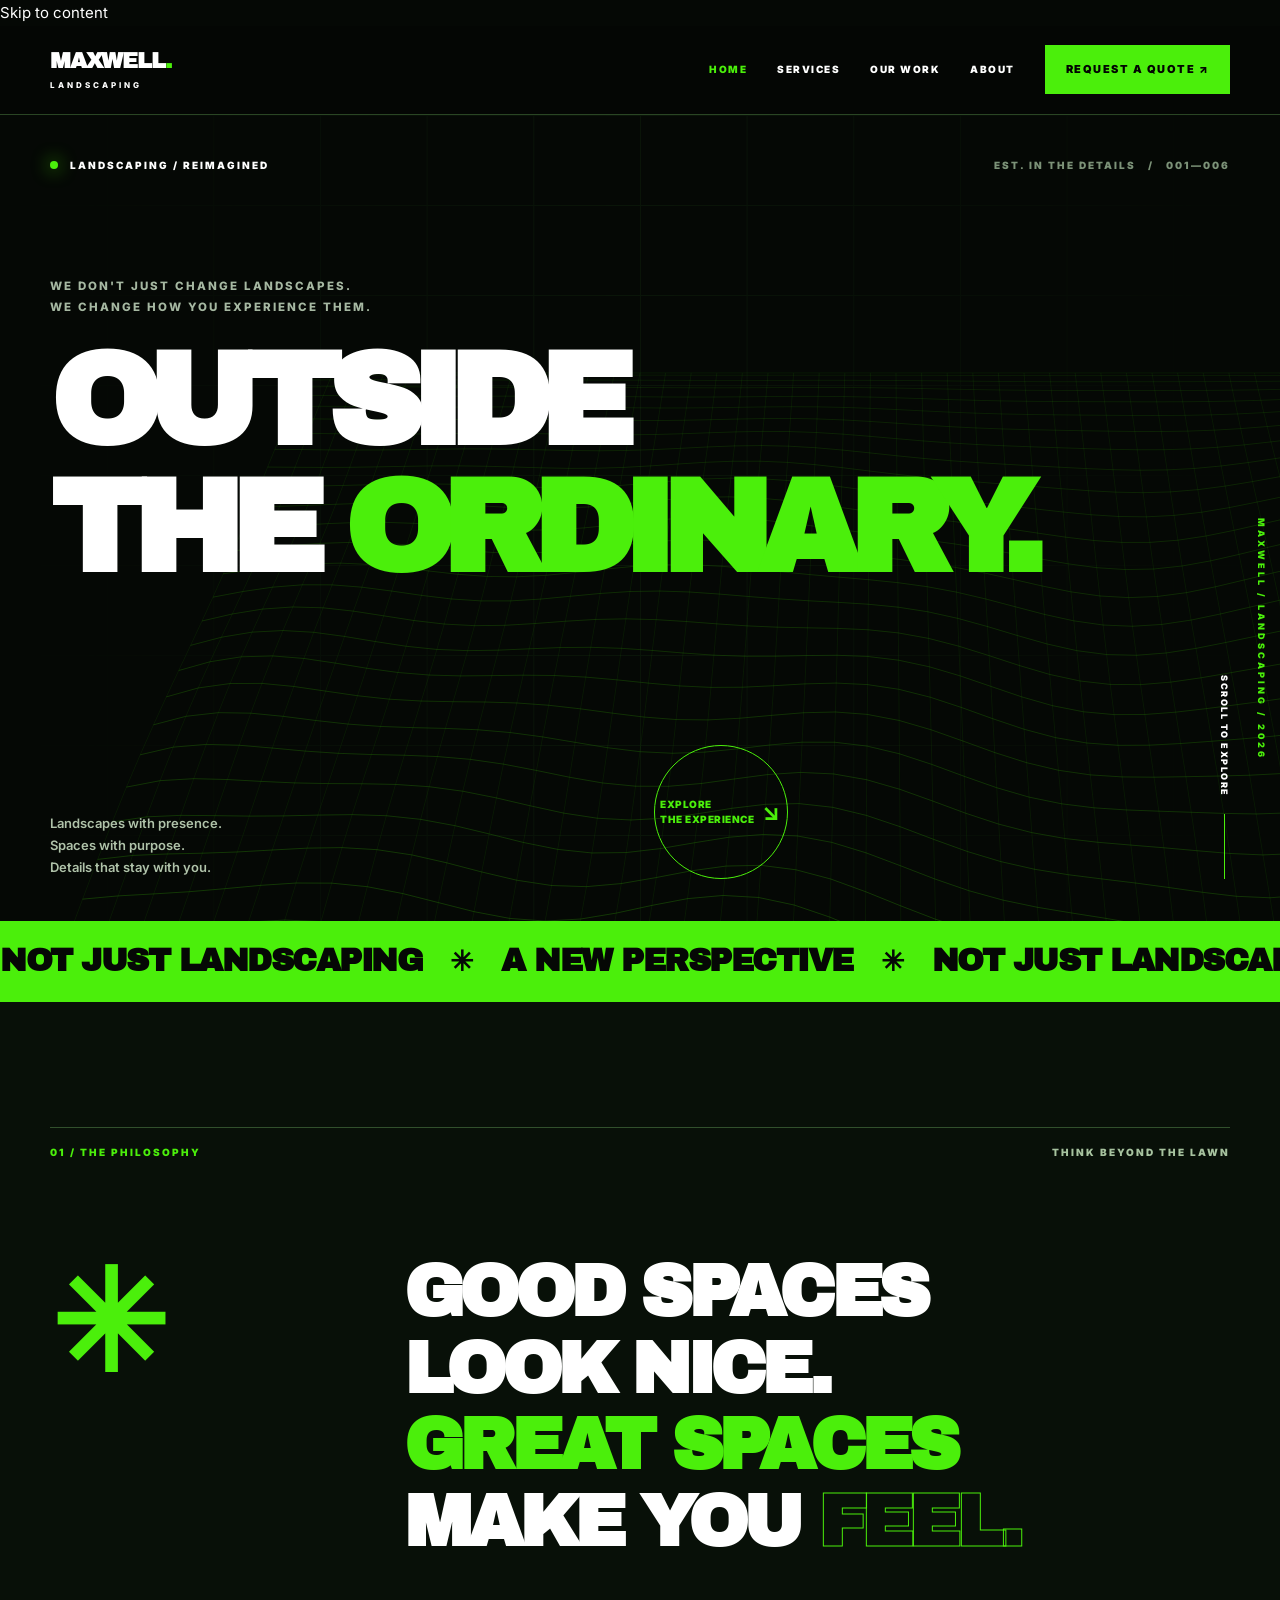
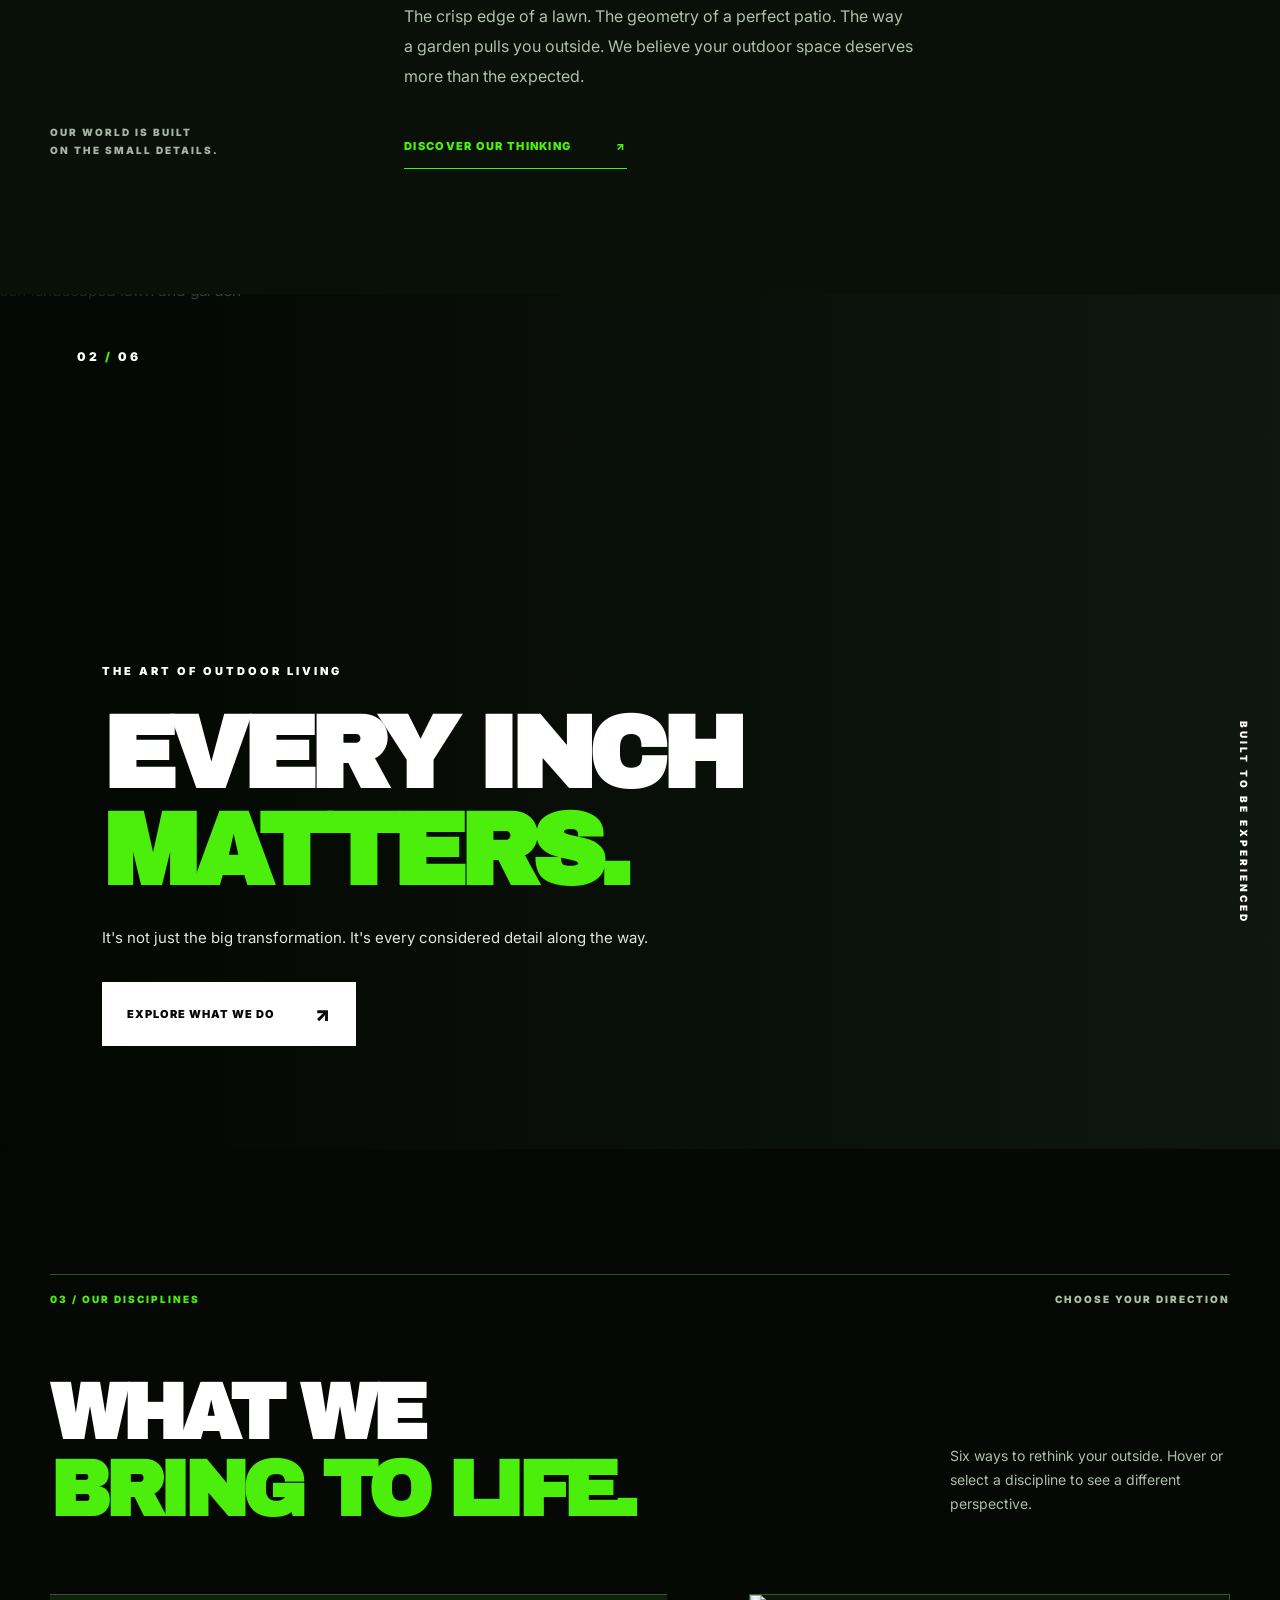
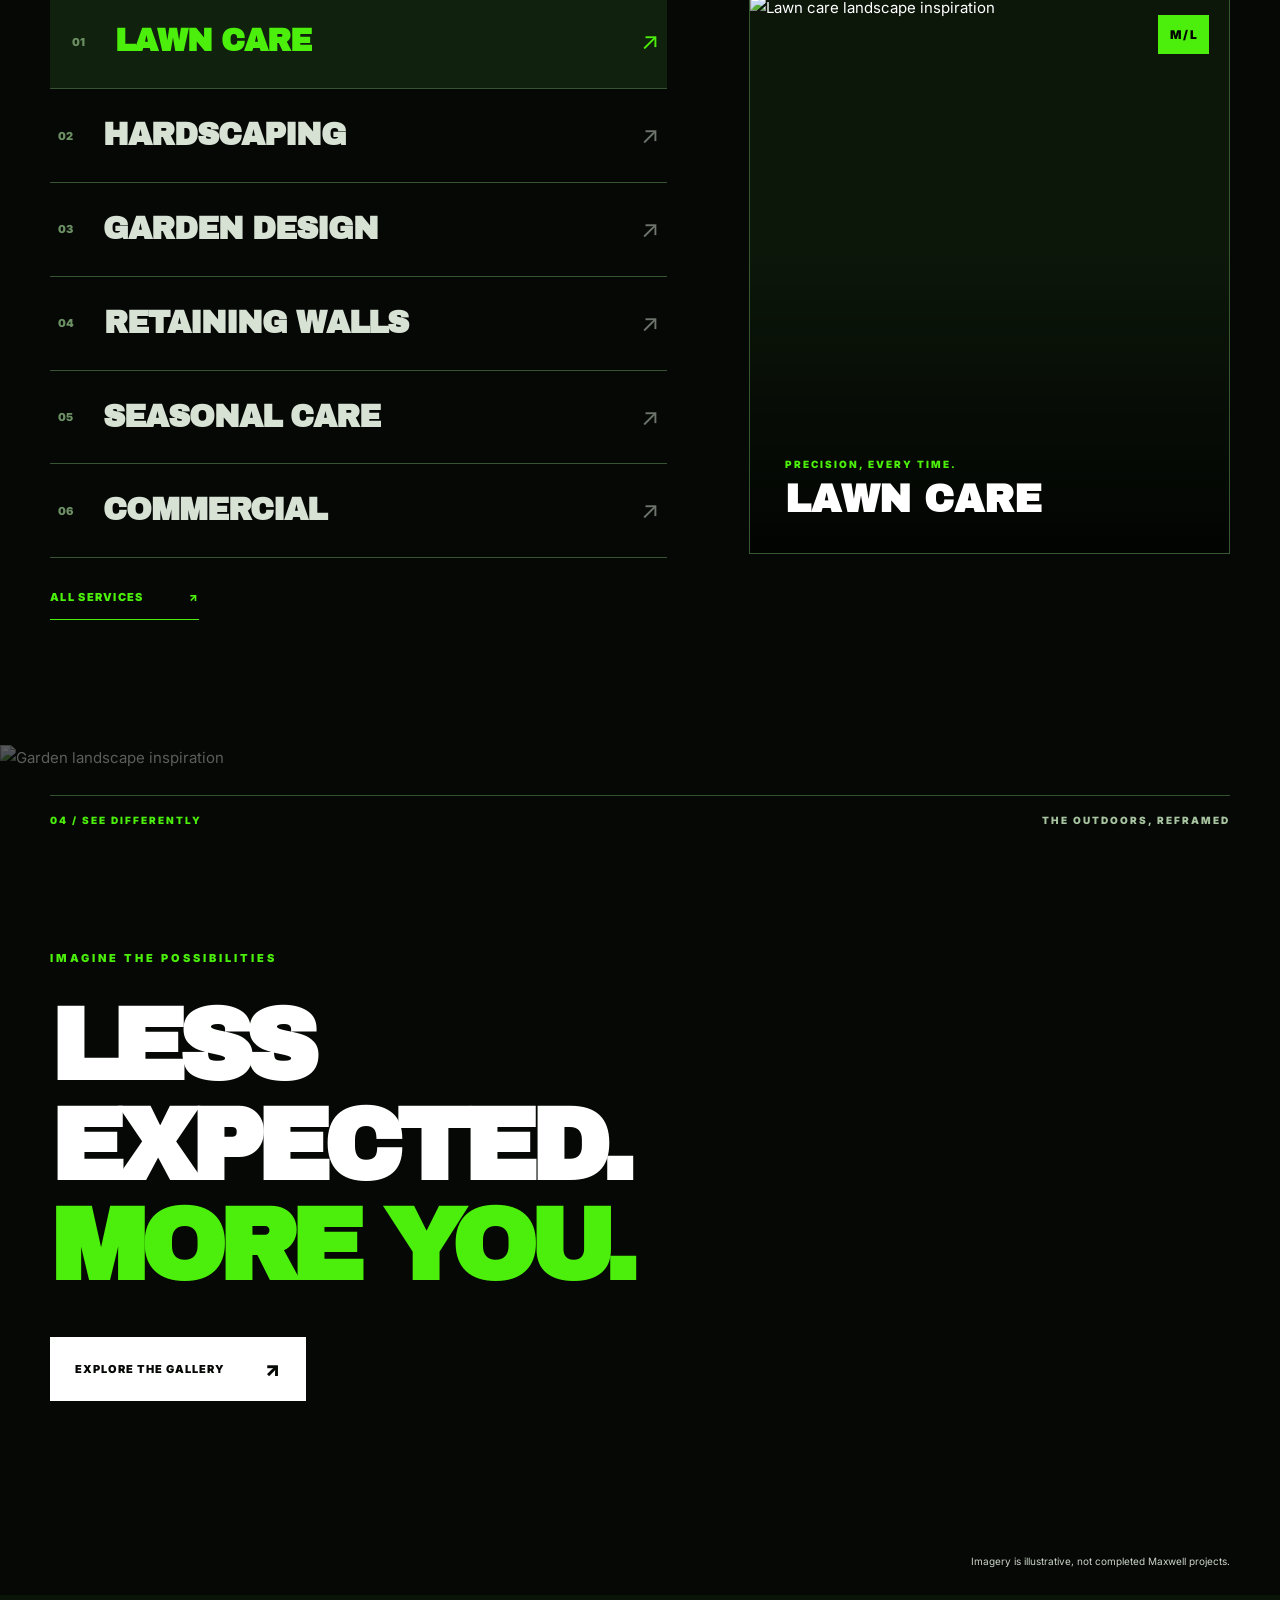
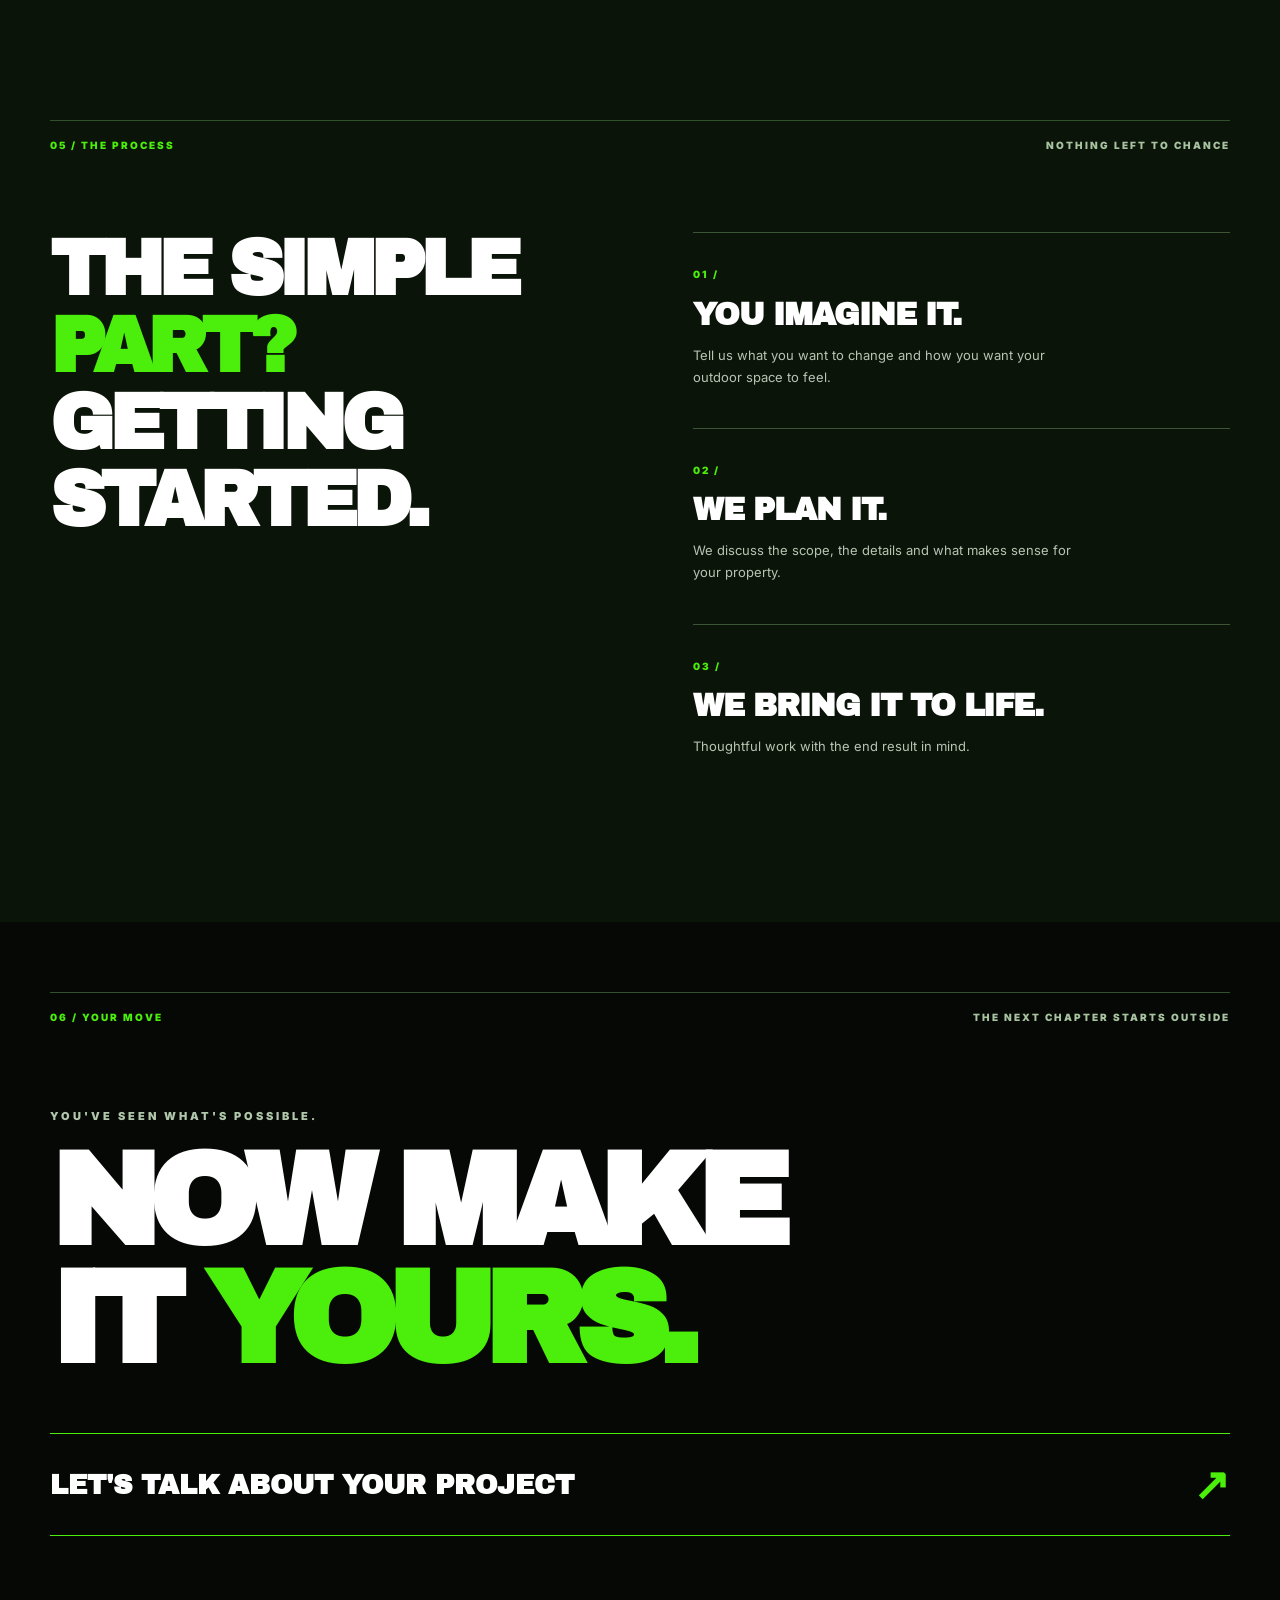
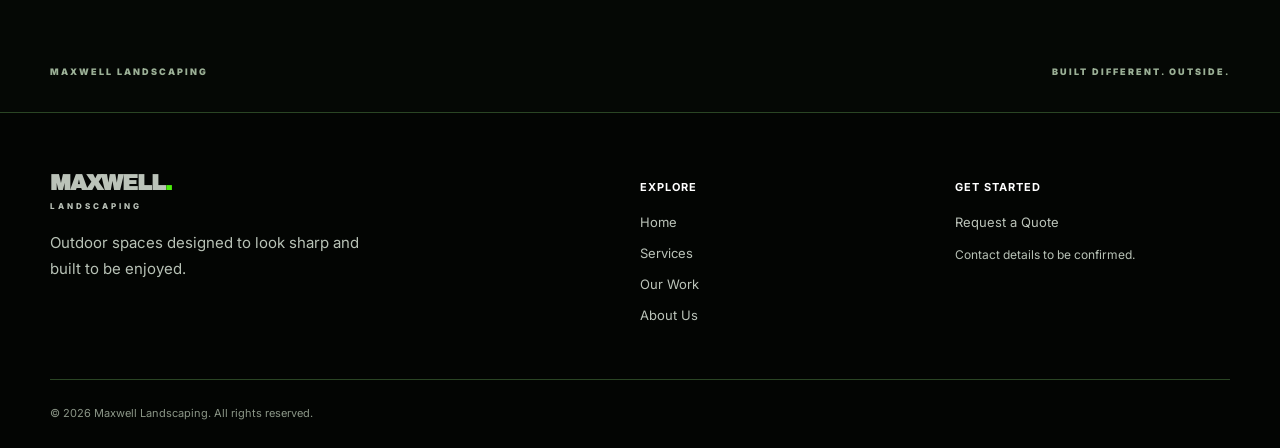
==== commit 7b0965d5: "Reimagine homepage as interactive editorial landscape experience" ====
--- a/index.html
+++ b/index.html
@@ -1 +1,9 @@
-<!doctype html><html lang="en"><head><meta charset="utf-8"><meta name="viewport" content="width=device-width,initial-scale=1"><meta name="theme-color" content="#050805"><meta name="description" content="Maxwell Landscaping — lawn care, hardscaping, garden design, and outdoor maintenance."><title>Landscaping & Outdoor Spaces | Maxwell Landscaping</title><link rel="stylesheet" href="styles.css"></head><body><a class="skip-link" href="#main">Skip to content</a><header><div class="container nav"><a href="index.html" class="brand">MAXWELL<span class="green">.</span><small>LANDSCAPING</small></a><button class="menu" aria-label="Toggle navigation" aria-expanded="false">MENU ☰</button><nav class="navlinks" aria-label="Main navigation"><a href="index.html" class="active">Home</a><a href="services.html" class="">Services</a><a href="projects.html" class="">Our Work</a><a href="about.html" class="">About</a><a href="quote.html" class="nav-cta ">Request A Quote ↗</a></nav></div></header><main id="main"><section class="hero"><div class="container hero-grid"><div><span class="eyebrow">LANDSCAPING DONE RIGHT</span><h1 class="display">YOUR OUTDOORS.<br><span class="green">OUR<br>PRIORITY.</span></h1><p class="intro">From everyday lawn care to complete outdoor transformations, Maxwell Landscaping helps create clean, beautiful spaces you can be proud of.</p><div class="hero-actions"><a href="quote.html" class="btn">START MY QUOTE REQUEST ↗</a><a href="services.html" class="btn outline">EXPLORE SERVICES ↗</a></div></div><div class="hero-photo"><img src="https://images.unsplash.com/photo-1558904541-efa843a96f01?auto=format&fit=crop&w=1100&q=85" alt="Professionally landscaped green garden and lawn"><span class="photo-tag">BUILT FOR BETTER OUTDOORS</span><div class="photo-caption">Clean lines. Thoughtful details. Results that speak for themselves.</div></div></div></section><div class="editorial-band" aria-label="Landscape design and care"><div class="editorial-track" aria-hidden="true"><span>BUILT FOR THE OUTDOORS</span><span>LANDSCAPING DONE RIGHT</span><span>DETAILS MAKE THE DIFFERENCE</span><span>MAXWELL LANDSCAPING</span><span>BUILT FOR THE OUTDOORS</span><span>LANDSCAPING DONE RIGHT</span><span>DETAILS MAKE THE DIFFERENCE</span><span>MAXWELL LANDSCAPING</span></div></div><div class="strip"><div class="container strip-inner"><span>Detailed Estimates</span><span>Professional Service</span><span>Property Care</span><span>Quality-Focused Work</span></div></div><section class="section" id="services"><div class="container"><span class="eyebrow">WHAT WE DO</span><h2 class="section-title">LANDSCAPING<br><span class="green">WITHOUT COMPROMISE.</span></h2><p class="lead">The work your property needs, delivered with care and attention to detail. Select a service to learn more.</p><div class="grid3"><article class="service-card"><img src="https://images.unsplash.com/photo-1558904541-efa843a96f01?auto=format&fit=crop&w=1100&q=85" alt="Lawn Care & Maintenance" loading="lazy"><div class="service-content"><span class="kicker">01 / OUR SERVICES</span><h3>Lawn Care & Maintenance</h3><p>Routine mowing, edging, trimming and seasonal lawn care.</p><a href="services.html#lawn-care" class="arrow-link">Explore Service ↗</a></div></article><article class="service-card"><img src="https://images.unsplash.com/photo-1600607687920-4e2a09cf159d?auto=format&fit=crop&w=1100&q=85" alt="Patios & Hardscaping" loading="lazy"><div class="service-content"><span class="kicker">02 / OUR SERVICES</span><h3>Patios & Hardscaping</h3><p>Outdoor spaces, walkways and patio installations.</p><a href="services.html#hardscaping" class="arrow-link">Explore Service ↗</a></div></article><article class="service-card"><img src="https://images.unsplash.com/photo-1416879595882-3373a0480b5b?auto=format&fit=crop&w=1100&q=85" alt="Garden Design & Planting" loading="lazy"><div class="service-content"><span class="kicker">03 / OUR SERVICES</span><h3>Garden Design & Planting</h3><p>Planting beds, garden refreshes and thoughtful landscape design.</p><a href="services.html#garden-design" class="arrow-link">Explore Service ↗</a></div></article><article class="service-card"><img src="https://images.unsplash.com/photo-1600566753086-00f18fb6b3ea?auto=format&fit=crop&w=1100&q=85" alt="Retaining Walls" loading="lazy"><div class="service-content"><span class="kicker">04 / OUR SERVICES</span><h3>Retaining Walls</h3><p>Functional landscape features that shape and define outdoor spaces.</p><a href="services.html#retaining-walls" class="arrow-link">Explore Service ↗</a></div></article><article class="service-card"><img src="https://images.unsplash.com/photo-1598908314732-07113901949e?auto=format&fit=crop&w=1100&q=85" alt="Seasonal Cleanups" loading="lazy"><div class="service-content"><span class="kicker">05 / OUR SERVICES</span><h3>Seasonal Cleanups</h3><p>Spring and fall cleanups to keep your property looking its best.</p><a href="services.html#seasonal-cleanups" class="arrow-link">Explore Service ↗</a></div></article><article class="service-card"><img src="https://images.unsplash.com/photo-1585320806297-9794b3e4eeae?auto=format&fit=crop&w=1100&q=85" alt="Commercial Landscaping" loading="lazy"><div class="service-content"><span class="kicker">06 / OUR SERVICES</span><h3>Commercial Landscaping</h3><p>Consistent exterior care for businesses and managed properties.</p><a href="services.html#commercial" class="arrow-link">Explore Service ↗</a></div></article></div></div></section><section class="section section-dark"><div class="container split"><div class="photo"><img src="https://images.unsplash.com/photo-1416879595882-3373a0480b5b?auto=format&fit=crop&w=1100&q=85" alt="Lush green planting and landscaped garden"><div class="photo-caption">Outdoor spaces deserve the same attention as the spaces inside.</div></div><div><span class="eyebrow">THE MAXWELL APPROACH</span><h2 class="section-title">GOOD WORK.<br><span class="green">GREAT OUTDOORS.</span></h2><p class="intro">We believe a great landscape is more than just how it looks. It should suit your property, your priorities and the way you use your space.</p><ul class="feature-list"><li>Clear communication from start to finish</li><li>Attention to the details that matter</li><li>Practical solutions for your outdoor space</li><li>Personalized quotes for each project</li></ul><a href="about.html" class="btn outline">MORE ABOUT MAXWELL ↗</a></div></div></section><section class="section"><div class="container"><span class="eyebrow">OUTDOOR INSPIRATION</span><h2 class="section-title">SEE WHAT'S <span class="green">POSSIBLE.</span></h2><p class="lead">Explore the types of landscapes and outdoor finishes we can help you plan. Reference images shown until Maxwell project photos are supplied.</p><div class="grid3"><a href="projects.html" class="project-card"><img src="https://images.unsplash.com/photo-1600607687920-4e2a09cf159d?auto=format&fit=crop&w=1100&q=85" alt="Patios & Hardscaping" loading="lazy"><div><span class="kicker">PROJECT INSPIRATION</span><h3>Patios & Hardscaping ↗</h3></div></a><a href="projects.html" class="project-card"><img src="https://images.unsplash.com/photo-1416879595882-3373a0480b5b?auto=format&fit=crop&w=1100&q=85" alt="Garden Design & Planting" loading="lazy"><div><span class="kicker">PROJECT INSPIRATION</span><h3>Garden Design & Planting ↗</h3></div></a><a href="projects.html" class="project-card"><img src="https://images.unsplash.com/photo-1558904541-efa843a96f01?auto=format&fit=crop&w=1100&q=85" alt="Lawn Care & Maintenance" loading="lazy"><div><span class="kicker">PROJECT INSPIRATION</span><h3>Lawn Care & Maintenance ↗</h3></div></a></div></div></section><section class="section section-dark"><div class="container"><aside class="banner"><div><div class="kicker">YOUR NEXT PROJECT STARTS HERE</div><h3>READY TO TRANSFORM <span class="green">YOUR OUTDOORS?</span></h3><p>Tell us what you have in mind and request a personalized estimate.</p></div><a class="btn" href="quote.html">START MY QUOTE REQUEST ↗</a></aside></div></section></main><footer><div class="container"><div class="foot-grid"><div><a href="index.html" class="brand">MAXWELL<span class="green">.</span><small>LANDSCAPING</small></a><p class="intro" style="max-width:330px;margin-top:20px">Outdoor spaces designed to look sharp and built to be enjoyed.</p></div><div><h4>Explore</h4><a href="index.html">Home</a><a href="services.html">Services</a><a href="projects.html">Our Work</a><a href="about.html">About Us</a></div><div><h4>Get Started</h4><a href="quote.html">Request a Quote</a><p class="intro" style="font-size:12px">Contact details to be confirmed.</p></div></div><div class="foot-end">© 2026 Maxwell Landscaping. All rights reserved.</div></div></footer><script src="script.js" defer></script></body></html>+<!doctype html><html lang="en"><head><meta charset="utf-8"><meta name="viewport" content="width=device-width,initial-scale=1"><meta name="theme-color" content="#050805"><meta name="description" content="Maxwell Landscaping — a different perspective on outdoor spaces."><title>Maxwell Landscaping — Outdoor Spaces Reimagined</title><link rel="stylesheet" href="styles.css"><link rel="stylesheet" href="experience.css"></head><body class="experience"><a class="skip-link" href="#main">Skip to content</a><header><div class="container nav"><a href="index.html" class="brand">MAXWELL<span class="green">.</span><small>LANDSCAPING</small></a><button class="menu" aria-label="Toggle navigation" aria-expanded="false">MENU ☰</button><nav class="navlinks" aria-label="Main navigation"><a href="index.html" class="active">Home</a><a href="services.html" class="">Services</a><a href="projects.html" class="">Our Work</a><a href="about.html" class="">About</a><a href="quote.html" class="nav-cta ">Request A Quote ↗</a></nav></div></header><main id="main">
+<section class="x-hero" aria-labelledby="hero-title"><canvas id="terrain" aria-hidden="true"></canvas><div class="x-grid" aria-hidden="true"></div><div class="container x-hero-inner"><div class="x-hero-top"><span class="x-micro"><i></i> LANDSCAPING / REIMAGINED</span><span class="x-coordinate">EST. IN THE DETAILS &nbsp; / &nbsp; 001—006</span></div><div class="x-hero-heading"><p class="x-pretitle">WE DON'T JUST CHANGE LANDSCAPES.<br>WE CHANGE HOW YOU EXPERIENCE THEM.</p><h1 id="hero-title"><span class="x-line"><span>OUTSIDE</span></span><span class="x-line x-line-second"><span>THE <em>ORDINARY.</em></span></span></h1></div><div class="x-hero-bottom"><p>Landscapes with presence.<br>Spaces with purpose.<br>Details that stay with you.</p><a class="x-round-link" href="#manifesto" aria-label="Discover the Maxwell approach"><span>EXPLORE<br>THE EXPERIENCE</span><b>↘</b></a><div class="x-hero-index"><span>SCROLL TO EXPLORE</span><span class="x-scroll-line"></span></div></div></div><div class="x-hero-side" aria-hidden="true">MAXWELL / LANDSCAPING / 2026</div></section>
+<section class="x-marquee" aria-label="Our approach"><div class="x-marquee-track"><span>NOT JUST LANDSCAPING</span><strong>✳</strong><span>A NEW PERSPECTIVE</span><strong>✳</strong><span>NOT JUST LANDSCAPING</span><strong>✳</strong><span>A NEW PERSPECTIVE</span><strong>✳</strong><span>NOT JUST LANDSCAPING</span><strong>✳</strong><span>A NEW PERSPECTIVE</span><strong>✳</strong><span>NOT JUST LANDSCAPING</span><strong>✳</strong><span>A NEW PERSPECTIVE</span><strong>✳</strong></div></section>
+<section class="x-manifesto x-pad" id="manifesto"><div class="container"><div class="x-section-meta"><span>01 / THE PHILOSOPHY</span><span>THINK BEYOND THE LAWN</span></div><div class="x-manifesto-grid"><div class="x-manifesto-left"><span class="x-asterisk" aria-hidden="true">✳</span><p>OUR WORLD IS BUILT<br>ON THE SMALL DETAILS.</p></div><div><h2 class="x-big-statement">GOOD SPACES<br>LOOK NICE.<br><span>GREAT SPACES</span><br>MAKE YOU <i>FEEL.</i></h2><p class="x-manifesto-desc">The crisp edge of a lawn. The geometry of a perfect patio. The way a garden pulls you outside. We believe your outdoor space deserves more than the expected.</p><a class="x-text-link" href="about.html">DISCOVER OUR THINKING <span>↗</span></a></div></div></div></section>
+<section class="x-feature" id="craft"><div class="x-feature-visual"><img src="https://images.unsplash.com/photo-1558904541-efa843a96f01?auto=format&fit=crop&w=1600&q=85" alt="Lush landscaped lawn and garden" loading="lazy"><div class="x-feature-overlay"></div><div class="x-feature-number">02 <span>/</span> 06</div><div class="x-feature-copy"><span>THE ART OF OUTDOOR LIVING</span><h2>EVERY INCH<br><em>MATTERS.</em></h2><p>It's not just the big transformation. It's every considered detail along the way.</p><a href="services.html" class="x-white-button">EXPLORE WHAT WE DO <span>↗</span></a></div><div class="x-feature-vertical">BUILT TO BE EXPERIENCED</div></div></section>
+<section class="x-services x-pad" id="services"><div class="container"><div class="x-section-meta"><span>03 / OUR DISCIPLINES</span><span>CHOOSE YOUR DIRECTION</span></div><div class="x-services-header"><h2>WHAT WE<br><em>BRING TO LIFE.</em></h2><p>Six ways to rethink your outside. Hover or select a discipline to see a different perspective.</p></div><div class="x-services-layout"><div class="x-service-list" role="tablist" aria-label="Landscaping services"><button role="tab" aria-selected="true" class="x-service-row is-active" data-image="https://images.unsplash.com/photo-1558904541-efa843a96f01?auto=format&fit=crop&w=1600&q=85" data-title="LAWN CARE" data-caption="Precision, every time."><span>01</span><strong>LAWN CARE</strong><b>↗</b></button><button role="tab" aria-selected="false" class="x-service-row" data-image="https://images.unsplash.com/photo-1600607687920-4e2a09cf159d?auto=format&fit=crop&w=1600&q=85" data-title="HARDSCAPING" data-caption="Structure meets atmosphere."><span>02</span><strong>HARDSCAPING</strong><b>↗</b></button><button role="tab" aria-selected="false" class="x-service-row" data-image="https://images.unsplash.com/photo-1416879595882-3373a0480b5b?auto=format&fit=crop&w=1600&q=85" data-title="GARDEN DESIGN" data-caption="Nature, with intention."><span>03</span><strong>GARDEN DESIGN</strong><b>↗</b></button><button role="tab" aria-selected="false" class="x-service-row" data-image="https://images.unsplash.com/photo-1600566753190-17f0baa2a6c3?auto=format&fit=crop&w=1600&q=85" data-title="RETAINING WALLS" data-caption="Form and function."><span>04</span><strong>RETAINING WALLS</strong><b>↗</b></button><button role="tab" aria-selected="false" class="x-service-row" data-image="https://images.unsplash.com/photo-1558904541-efa843a96f01?auto=format&fit=crop&w=1600&q=85" data-title="SEASONAL CARE" data-caption="Ready for what's next."><span>05</span><strong>SEASONAL CARE</strong><b>↗</b></button><button role="tab" aria-selected="false" class="x-service-row" data-image="https://images.unsplash.com/photo-1416879595882-3373a0480b5b?auto=format&fit=crop&w=1600&q=85" data-title="COMMERCIAL" data-caption="Make every arrival count."><span>06</span><strong>COMMERCIAL</strong><b>↗</b></button><a href="services.html" class="x-text-link">ALL SERVICES <span>↗</span></a></div><div class="x-service-preview"><img id="service-preview-image" src="https://images.unsplash.com/photo-1558904541-efa843a96f01?auto=format&fit=crop&w=1600&q=85" alt="Lawn care landscape inspiration"><div class="x-preview-label"><span id="service-preview-caption">PRECISION, EVERY TIME.</span><strong id="service-preview-title">LAWN CARE</strong></div><span class="x-preview-mark">M / L</span></div></div></div></section>
+<section class="x-showcase" id="showcase"><div class="x-showcase-image"><img src="https://images.unsplash.com/photo-1416879595882-3373a0480b5b?auto=format&fit=crop&w=1600&q=85" alt="Garden landscape inspiration" loading="lazy"></div><div class="container x-showcase-inner"><div class="x-section-meta"><span>04 / SEE DIFFERENTLY</span><span>THE OUTDOORS, REFRAMED</span></div><p>IMAGINE THE POSSIBILITIES</p><h2>LESS<br>EXPECTED.<br><em>MORE YOU.</em></h2><a href="projects.html" class="x-white-button">EXPLORE THE GALLERY <span>↗</span></a><small>Imagery is illustrative, not completed Maxwell projects.</small></div></section>
+<section class="x-process x-pad"><div class="container"><div class="x-section-meta"><span>05 / THE PROCESS</span><span>NOTHING LEFT TO CHANCE</span></div><div class="x-process-grid"><div><h2>THE SIMPLE<br><em>PART?</em><br>GETTING<br>STARTED.</h2></div><div class="x-process-steps"><div><span>01 /</span><h3>YOU IMAGINE IT.</h3><p>Tell us what you want to change and how you want your outdoor space to feel.</p></div><div><span>02 /</span><h3>WE PLAN IT.</h3><p>We discuss the scope, the details and what makes sense for your property.</p></div><div><span>03 /</span><h3>WE BRING IT TO LIFE.</h3><p>Thoughtful work with the end result in mind.</p></div></div></div></div></section>
+<section class="x-final" id="contact"><canvas id="final-particles" aria-hidden="true"></canvas><div class="container x-final-inner"><div class="x-section-meta"><span>06 / YOUR MOVE</span><span>THE NEXT CHAPTER STARTS OUTSIDE</span></div><p>YOU'VE SEEN WHAT'S POSSIBLE.</p><h2>NOW MAKE<br>IT <em>YOURS.</em></h2><a href="quote.html" class="x-final-cta"><span>LET'S TALK ABOUT YOUR PROJECT</span><b>↗</b></a><div class="x-final-foot">MAXWELL LANDSCAPING <span>BUILT DIFFERENT. OUTSIDE.</span></div></div></section></main><footer><div class="container"><div class="foot-grid"><div><a href="index.html" class="brand">MAXWELL<span class="green">.</span><small>LANDSCAPING</small></a><p class="intro" style="max-width:330px;margin-top:20px">Outdoor spaces designed to look sharp and built to be enjoyed.</p></div><div><h4>Explore</h4><a href="index.html">Home</a><a href="services.html">Services</a><a href="projects.html">Our Work</a><a href="about.html">About Us</a></div><div><h4>Get Started</h4><a href="quote.html">Request a Quote</a><p class="intro" style="font-size:12px">Contact details to be confirmed.</p></div></div><div class="foot-end">© 2026 Maxwell Landscaping. All rights reserved.</div></div></footer><script src="script.js" defer></script><script src="experience.js" defer></script></body></html>
--- a/styles.css
+++ b/styles.css
@@ -1,6 +1,3 @@
 @import url('https://fonts.googleapis.com/css2?family=Archivo+Black&family=Inter:wght@400;500;600;700;800;900&display=swap');
 :root{--bg:#050805;--panel:#0a1109;--line:#2a4524;--green:#4bef0b;--white:#fff;--muted:#b8c2b6;--font:'Inter',Arial,sans-serif;--display:'Archivo Black','Arial Black',sans-serif}
-*{box-sizing:border-box}html{scroll-behavior:smooth}body{margin:0;background:var(--bg);color:var(--white);font:15px/1.7 var(--font)}a{color:inherit;text-decoration:none}img{display:block;max-width:100%}button,input,textarea,select{font:inherit}button{cursor:pointer}.container{width:min(1410px,calc(100% - 56px));margin:auto}header{background:#040604;border-bottom:1px solid var(--line);position:sticky;top:0;z-index:30}.nav{display:flex;align-items:center;justify-content:space-between;min-height:88px;gap:24px}.brand{font:900 24px/1.05 var(--display);letter-spacing:-1.2px}.brand em{font-style:normal;color:var(--green)}.brand small{display:block;font:800 8px/1 var(--font);letter-spacing:3px;margin-top:7px}.navlinks{display:flex;gap:30px;align-items:center}.navlinks a{font-size:12px;font-weight:900;letter-spacing:1.1px;text-transform:uppercase}.navlinks a:hover,.navlinks a.active{color:var(--green)}.nav-cta{background:var(--green);color:#020502;padding:15px 21px;font-size:11px!important}.menu{display:none;background:transparent;color:white;border:1px solid var(--line);padding:7px 13px}.eyebrow{font-weight:900;font-size:10px;letter-spacing:2px;text-transform:uppercase;display:flex;align-items:center;gap:12px}.eyebrow:before{content:'';width:30px;height:2px;background:var(--green)}.display{font:900 clamp(48px,5.1vw,78px)/.97 var(--display);letter-spacing:-2.5px;text-transform:uppercase;margin:28px 0 12px}.display .green,.green{color:var(--green)}.intro{color:var(--muted);max-width:520px}.btn{display:inline-flex;align-items:center;justify-content:center;gap:14px;min-height:46px;padding:13px 25px;background:var(--green);border:1px solid var(--green);color:#050905;font:900 11px/1.2 var(--font);letter-spacing:.7px;text-transform:uppercase;transition:transform .2s,background .2s}.btn:hover{transform:translateY(-2px);background:#77ff3c}.btn.outline{background:transparent;color:var(--white);border-color:#55714e}.btn.outline:hover{background:#173015}.hero{padding:78px 0 95px;background:radial-gradient(ellipse at 76% 40%,#11220e 0%,#050805 58%)}.hero-grid{display:grid;grid-template-columns:1fr .88fr;gap:7%;align-items:center}.hero .intro{margin-bottom:30px}.hero-actions{display:flex;gap:20px;align-items:center;flex-wrap:wrap}.hero-photo,.photo{position:relative;border:1px solid var(--line);padding:10px;background:#101610}.hero-photo img{height:560px;width:100%;object-fit:cover}.photo-caption{background:#080e08;padding:15px 17px;color:#bac3b8;font-size:10px}.photo-tag{position:absolute;bottom:56px;left:0;background:var(--green);color:#050905;padding:14px 22px;text-transform:uppercase;font:900 11px var(--font)}.strip{border-block:1px solid var(--line);background:#081007}.strip-inner{display:flex;justify-content:space-between;gap:20px;flex-wrap:wrap;padding:24px 0;font-size:10px;letter-spacing:1.1px;text-transform:uppercase;font-weight:900}.strip-inner span:before{content:'✓';color:var(--green);margin-right:9px}.section{padding:95px 0}.section-dark{background:#091009}.section-title{font:900 clamp(38px,4.3vw,64px)/1 var(--display);letter-spacing:-2px;text-transform:uppercase;margin:24px 0 15px}.lead{max-width:680px;color:var(--muted);margin-bottom:40px}.grid3{display:grid;grid-template-columns:repeat(3,1fr);gap:20px}.service-card{background:#0e150d;border:1px solid var(--line);display:flex;flex-direction:column}.service-card img{aspect-ratio:1.35;object-fit:cover;width:100%}.service-content{padding:26px;flex:1;display:flex;flex-direction:column}.kicker{font:900 10px var(--font);color:var(--green);letter-spacing:2px}.service-content h3,.project-card h3{font:900 24px/1.13 var(--display);text-transform:uppercase;letter-spacing:-.5px;margin:14px 0}.service-content p{color:#b9c2b7;font-size:13px}.arrow-link{margin-top:auto;padding-top:15px;color:var(--green);font-size:11px;font-weight:900;letter-spacing:1px;text-transform:uppercase}.split{display:grid;grid-template-columns:1fr 1fr;gap:8%;align-items:center}.split img{width:100%;max-height:530px;object-fit:cover}.feature-list{padding:0;list-style:none}.feature-list li{padding:15px 0;border-bottom:1px solid var(--line);font-weight:800;font-size:13px}.feature-list li:before{content:'✓';color:var(--green);margin-right:14px}.project-card{position:relative;border:1px solid var(--line);background:#111a10;overflow:hidden}.project-card img{width:100%;aspect-ratio:1.15;object-fit:cover;transition:transform .3s}.project-card:hover img{transform:scale(1.04)}.project-card div{padding:20px}.project-card h3{font-size:18px}.banner{border:1px solid var(--line);border-left:5px solid var(--green);background:#0b130a;padding:30px;display:flex;justify-content:space-between;align-items:center;gap:25px}.banner h3{font:900 clamp(23px,2.4vw,38px) var(--display);text-transform:uppercase;line-height:1.1;margin:8px 0}.banner p{font-size:13px;color:var(--muted);margin:0}.quote-layout{display:grid;grid-template-columns:.85fr 1.25fr;gap:9%;align-items:start}.quote-layout .display{font-size:clamp(46px,4.6vw,70px)}.quote-layout .photo{margin-top:30px}.quote-layout .photo img{height:270px;object-fit:cover;width:100%}.quote-form{background:#fff;color:#050805;border-right:9px solid var(--green);padding:33px}.form-grid{display:grid;grid-template-columns:1fr 1fr;gap:24px 16px}.form-field{display:flex;flex-direction:column;gap:7px}.form-field.wide{grid-column:1/-1}.form-field label{font-weight:900;font-size:10px;letter-spacing:1px;text-transform:uppercase}.form-field input,.form-field select,.form-field textarea{width:100%;border:1px solid #cfd7cd;background:#f7f9f6;padding:12px 15px;border-radius:0;outline:none;color:#080b07;min-height:45px;font-size:13px}.form-field input:focus,.form-field select:focus,.form-field textarea:focus{border-color:#489b2c}.form-field textarea{min-height:135px;resize:vertical}.form-note{font-size:12px;color:#526050}.quote-form .btn{width:100%;margin-top:15px}.form-status{font-size:12px;margin-top:14px}.page-hero{padding:80px 0;background:radial-gradient(ellipse at 80% 50%,#13220e,#050805 58%);border-bottom:1px solid var(--line)}.page-hero .display{max-width:850px}.bread{font-size:11px;color:var(--green);font-weight:800;letter-spacing:1px}.service-detail{display:grid;grid-template-columns:1fr 1fr;gap:8%;align-items:center;padding:70px 0;border-bottom:1px solid var(--line)}.service-detail:nth-child(even) .detail-image{order:-1}.detail-image img{width:100%;height:400px;object-fit:cover}.service-detail h2{font:900 clamp(35px,3.2vw,50px)/1.05 var(--display);letter-spacing:-1px;text-transform:uppercase}.service-detail p{color:var(--muted)}footer{padding:50px 0 25px;background:#030503;border-top:1px solid var(--line)}.foot-grid{display:grid;grid-template-columns:2fr 1fr 1fr;gap:40px}.foot-grid h4{font-size:11px;letter-spacing:1px;text-transform:uppercase}.foot-grid a{display:block;color:#bbc3b9;font-size:13px;margin:9px 0}.foot-end{border-top:1px solid var(--line);padding-top:24px;margin-top:44px;color:#8b9687;font-size:11px}.mobile-only{display:none}@media(max-width:900px){.navlinks{display:none;position:absolute;top:87px;left:0;right:0;background:#040604;padding:24px 28px;flex-direction:column;align-items:stretch;border-bottom:1px solid var(--line)}.navlinks.open{display:flex}.menu{display:block}.hero-grid,.split,.quote-layout,.service-detail{grid-template-columns:1fr;gap:38px}.hero-photo img{height:410px}.hero{padding:55px 0}.grid3{grid-template-columns:repeat(2,1fr)}.service-detail:nth-child(even) .detail-image{order:initial}.section{padding:65px 0}.foot-grid{grid-template-columns:1fr 1fr}.foot-grid>div:first-child{grid-column:1/-1}}@media(max-width:600px){.container{width:min(100% - 32px,1410px)}.brand{font-size:20px}.nav{min-height:72px}.navlinks{top:71px}.display{font-size:clamp(43px,11.2vw,66px);letter-spacing:-2px}.hero-photo img{height:300px}.grid3,.form-grid,.foot-grid{grid-template-columns:1fr}.foot-grid>div:first-child{grid-column:auto}.quote-form{padding:22px;border-right-width:5px}.banner{display:block}.banner .btn{margin-top:24px}.section-title{font-size:40px}.service-detail{padding:45px 0}.service-detail .detail-image img{height:260px}.photo-caption{font-size:9px}.strip-inner{gap:13px}.strip-inner span{width:45%}}
-
-/* MAXWELL — editorial motion design upgrade */
-:root{--green:#4bef0b}::selection{background:var(--green);color:#050805}html{scroll-padding-top:95px}body{overflow-x:hidden}body:before{content:"";position:fixed;inset:0;z-index:100;pointer-events:none;opacity:.09;background-image:url("data:image/svg+xml,%3Csvg viewBox='0 0 180 180' xmlns='http://www.w3.org/2000/svg'%3E%3Cfilter id='n'%3E%3CfeTurbulence type='fractalNoise' baseFrequency='.72' numOctaves='3' stitchTiles='stitch'/%3E%3C/filter%3E%3Crect width='100%25' height='100%25' filter='url(%23n)' opacity='.3'/%3E%3C/svg%3E")}header{background:rgba(4,6,4,.86);backdrop-filter:blur(22px);-webkit-backdrop-filter:blur(22px)}.nav{min-height:94px}.navlinks a{position:relative;transition:color .3s}.navlinks a:not(.nav-cta):after{content:"";position:absolute;bottom:-7px;left:0;width:0;height:1px;background:var(--green);transition:width .3s}.navlinks a:hover:after{width:100%}.brand{transition:letter-spacing .4s}.brand:hover{letter-spacing:-.3px}.hero{min-height:calc(100svh - 94px);display:flex;align-items:center;position:relative;overflow:hidden;background:radial-gradient(ellipse at 74% 35%,#152b10 0%,#091008 38%,#050805 75%)}.hero:before{content:"";position:absolute;inset:0;pointer-events:none;background:linear-gradient(90deg,transparent 49.93%,rgba(101,255,48,.09) 50%,transparent 50.07%),linear-gradient(0deg,transparent 49.93%,rgba(101,255,48,.05) 50%,transparent 50.07%);background-size:140px 140px;mask-image:linear-gradient(to right,transparent 15%,black 100%);opacity:.45}.hero-grid{position:relative;z-index:1}.display{font-size:clamp(54px,5.8vw,98px);line-height:.94;letter-spacing:-3.7px}.hero .display{max-width:850px}.hero .intro{font-size:15px;line-height:1.9}.eyebrow{color:#e8f3e4}.eyebrow:before{width:38px}.hero-photo{transform:rotate(1.5deg);box-shadow:24px 24px 0 rgba(75,239,11,.075);transition:transform .7s cubic-bezier(.2,.8,.2,1),box-shadow .7s}.hero-photo:hover{transform:rotate(0deg) translateY(-9px);box-shadow:30px 34px 0 rgba(75,239,11,.13)}.hero-photo img{filter:saturate(.82) contrast(1.1)}.photo-tag{box-shadow:8px 8px 0 #071006}.btn{position:relative;overflow:hidden;isolation:isolate;transition:transform .35s cubic-bezier(.2,.8,.2,1),background .3s,box-shadow .3s}.btn:before{content:"";position:absolute;z-index:-1;inset:0;background:#fff;transform:translateX(-105%) skewX(-17deg);transition:transform .55s cubic-bezier(.2,.8,.2,1)}.btn:hover{transform:translateY(-4px);box-shadow:0 13px 28px rgba(75,239,11,.14)}.btn:hover:before{transform:translateX(0) skewX(0)}.btn.outline:hover{color:#050805}.section{position:relative}.section-title{font-size:clamp(42px,4.8vw,76px);letter-spacing:-2.8px}.service-card,.project-card{transition:border-color .4s,transform .5s cubic-bezier(.2,.8,.2,1),box-shadow .5s;will-change:transform}.service-card{overflow:hidden}.service-card img{filter:saturate(.78);transition:transform .8s cubic-bezier(.2,.8,.2,1),filter .6s}.service-card:hover{border-color:var(--green);transform:translateY(-9px);box-shadow:0 22px 55px #0009}.service-card:hover img{transform:scale(1.07);filter:saturate(1.1)}.service-content{position:relative}.service-content:before{content:"";position:absolute;top:0;left:26px;width:0;height:3px;background:var(--green);transition:width .5s}.service-card:hover .service-content:before{width:calc(100% - 52px)}.project-card:hover{border-color:var(--green);transform:translateY(-8px)}.project-card img{filter:saturate(.8) brightness(.85);transition:transform .8s,filter .6s}.project-card:hover img{filter:saturate(1.1) brightness(1);transform:scale(1.08)}.photo{overflow:hidden}.photo img{transition:transform 1s cubic-bezier(.2,.8,.2,1)}.photo:hover img{transform:scale(1.045)}.strip{overflow:hidden}.strip-inner{position:relative}.strip-inner span{white-space:nowrap}.feature-list li{transition:padding .3s,color .3s}.feature-list li:hover{padding-left:9px;color:var(--green)}.banner{position:relative;overflow:hidden}.banner:before{content:"";position:absolute;width:400px;height:400px;right:18%;top:-190px;border:1px solid rgba(75,239,11,.11);border-radius:50%;pointer-events:none}.banner>*{position:relative}.page-hero{position:relative;overflow:hidden;min-height:390px;display:flex;align-items:center}.page-hero:after{content:"MAXWELL";font:900 clamp(110px,20vw,360px)/1 var(--display);color:rgba(75,239,11,.025);position:absolute;right:-3%;bottom:-25%;pointer-events:none;letter-spacing:-12px}.page-hero>.container{position:relative;z-index:1}.service-detail{scroll-margin-top:100px}.detail-image{overflow:hidden;border:1px solid var(--line);padding:9px;background:#0c140a}.detail-image img{filter:saturate(.85);transition:transform .8s,filter .8s}.detail-image:hover img{transform:scale(1.045);filter:saturate(1.1)}.quote-form{box-shadow:22px 22px 0 rgba(75,239,11,.055)}.form-field input,.form-field textarea,.form-field select{transition:border-color .25s,box-shadow .25s}.form-field input:focus,.form-field textarea:focus,.form-field select:focus{box-shadow:0 0 0 3px rgba(75,239,11,.13)}.scroll-progress{position:fixed;z-index:99;top:0;left:0;width:0;height:3px;background:var(--green);box-shadow:0 0 18px rgba(75,239,11,.55);pointer-events:none}.reveal{opacity:0;transform:translateY(38px);transition:opacity .85s cubic-bezier(.2,.8,.2,1),transform .85s cubic-bezier(.2,.8,.2,1)}.reveal.is-visible{opacity:1;transform:translateY(0)}.service-card.reveal:nth-child(3n + 2),.project-card.reveal:nth-child(3n + 2){transition-delay:.1s}.service-card.reveal:nth-child(3n + 3),.project-card.reveal:nth-child(3n + 3){transition-delay:.2s}.hero .eyebrow,.hero .display,.hero .intro,.hero-actions{animation:riseIn .9s both cubic-bezier(.2,.8,.2,1)}.hero .display{animation-delay:.12s}.hero .intro{animation-delay:.22s}.hero-actions{animation-delay:.32s}.hero-photo{animation:photoEnter 1.2s .18s both cubic-bezier(.2,.8,.2,1)}@keyframes riseIn{from{opacity:0;transform:translateY(35px)}to{opacity:1;transform:translateY(0)}}@keyframes photoEnter{from{opacity:0;transform:translate(35px,30px) rotate(3deg)}to{opacity:1;transform:translate(0,0) rotate(1.5deg)}}.editorial-band{background:var(--green);color:#061005;overflow:hidden;padding:19px 0;border-block:1px solid var(--green)}.editorial-track{display:flex;gap:44px;width:max-content;animation:marquee 28s linear infinite}.editorial-track span{font:900 clamp(17px,2.3vw,30px)/1 var(--display);letter-spacing:-.5px;white-space:nowrap}.editorial-track span:after{content:"✳";margin-left:44px}@keyframes marquee{to{transform:translateX(-50%)}}.section-index{font:900 10px var(--font);letter-spacing:2px;color:var(--green);margin-bottom:10px}.image-zoom-overlay{position:fixed;inset:0;background:rgba(0,0,0,.95);z-index:120;display:grid;place-items:center;padding:60px 22px;cursor:zoom-out}.image-zoom-overlay img{max-height:85vh;max-width:min(1100px,95vw);object-fit:contain}.image-zoom-close{position:absolute;right:24px;top:20px;background:var(--green);border:0;color:#050805;font:900 12px var(--font);padding:12px 17px;cursor:pointer}.skip-link{position:absolute;top:-80px;left:20px;background:var(--green);color:#000;padding:10px;z-index:200}.skip-link:focus{top:10px}@media(min-width:901px){.hero-grid{gap:6%}.hero-photo img{height:min(65vh,650px)}.grid3{gap:24px}}@media(max-width:900px){.hero{min-height:auto}.hero-photo{transform:none}.hero-photo:hover{transform:translateY(-5px)}.display{font-size:clamp(49px,8vw,78px)}.page-hero{min-height:310px}.service-card.reveal,.project-card.reveal{transition-delay:0s!important}}@media(max-width:600px){.hero{padding:60px 0 75px}.display{font-size:clamp(43px,11vw,64px);letter-spacing:-2.5px}.section-title{font-size:clamp(36px,9.5vw,48px)}.hero-photo{box-shadow:10px 10px 0 rgba(75,239,11,.08)}.hero-photo img{height:310px}.editorial-band{padding:14px 0}.editorial-track{gap:20px}.editorial-track span:after{margin-left:20px}.banner:before{display:none}.reveal{transform:translateY(20px)}}@media(prefers-reduced-motion:reduce){*,*:before,*:after{animation-duration:.01ms!important;animation-iteration-count:1!important;scroll-behavior:auto!important;transition-duration:.01ms!important}.reveal{opacity:1;transform:none}}
+*{box-sizing:border-box}html{scroll-behavior:smooth}body{margin:0;background:var(--bg);color:var(--white);font:15px/1.7 var(--font)}a{color:inherit;text-decoration:none}img{display:block;max-width:100%}button,input,textarea,select{font:inherit}button{cursor:pointer}.container{width:min(1410px,calc(100% - 56px));margin:auto}header{background:#040604;border-bottom:1px solid var(--line);position:sticky;top:0;z-index:30}.nav{display:flex;align-items:center;justify-content:space-between;min-height:88px;gap:24px}.brand{font:900 24px/1.05 var(--display);letter-spacing:-1.2px}.brand em{font-style:normal;color:var(--green)}.brand small{display:block;font:800 8px/1 var(--font);letter-spacing:3px;margin-top:7px}.navlinks{display:flex;gap:30px;align-items:center}.navlinks a{font-size:12px;font-weight:900;letter-spacing:1.1px;text-transform:uppercase}.navlinks a:hover,.navlinks a.active{color:var(--green)}.nav-cta{background:var(--green);color:#020502;padding:15px 21px;font-size:11px!important}.menu{display:none;background:transparent;color:white;border:1px solid var(--line);padding:7px 13px}.eyebrow{font-weight:900;font-size:10px;letter-spacing:2px;text-transform:uppercase;display:flex;align-items:center;gap:12px}.eyebrow:before{content:'';width:30px;height:2px;background:var(--green)}.display{font:900 clamp(48px,5.1vw,78px)/.97 var(--display);letter-spacing:-2.5px;text-transform:uppercase;margin:28px 0 12px}.display .green,.green{color:var(--green)}.intro{color:var(--muted);max-width:520px}.btn{display:inline-flex;align-items:center;justify-content:center;gap:14px;min-height:46px;padding:13px 25px;background:var(--green);border:1px solid var(--green);color:#050905;font:900 11px/1.2 var(--font);letter-spacing:.7px;text-transform:uppercase;transition:transform .2s,background .2s}.btn:hover{transform:translateY(-2px);background:#77ff3c}.btn.outline{background:transparent;color:var(--white);border-color:#55714e}.btn.outline:hover{background:#173015}.hero{padding:78px 0 95px;background:radial-gradient(ellipse at 76% 40%,#11220e 0%,#050805 58%)}.hero-grid{display:grid;grid-template-columns:1fr .88fr;gap:7%;align-items:center}.hero .intro{margin-bottom:30px}.hero-actions{display:flex;gap:20px;align-items:center;flex-wrap:wrap}.hero-photo,.photo{position:relative;border:1px solid var(--line);padding:10px;background:#101610}.hero-photo img{height:560px;width:100%;object-fit:cover}.photo-caption{background:#080e08;padding:15px 17px;color:#bac3b8;font-size:10px}.photo-tag{position:absolute;bottom:56px;left:0;background:var(--green);color:#050905;padding:14px 22px;text-transform:uppercase;font:900 11px var(--font)}.strip{border-block:1px solid var(--line);background:#081007}.strip-inner{display:flex;justify-content:space-between;gap:20px;flex-wrap:wrap;padding:24px 0;font-size:10px;letter-spacing:1.1px;text-transform:uppercase;font-weight:900}.strip-inner span:before{content:'✓';color:var(--green);margin-right:9px}.section{padding:95px 0}.section-dark{background:#091009}.section-title{font:900 clamp(38px,4.3vw,64px)/1 var(--display);letter-spacing:-2px;text-transform:uppercase;margin:24px 0 15px}.lead{max-width:680px;color:var(--muted);margin-bottom:40px}.grid3{display:grid;grid-template-columns:repeat(3,1fr);gap:20px}.service-card{background:#0e150d;border:1px solid var(--line);display:flex;flex-direction:column}.service-card img{aspect-ratio:1.35;object-fit:cover;width:100%}.service-content{padding:26px;flex:1;display:flex;flex-direction:column}.kicker{font:900 10px var(--font);color:var(--green);letter-spacing:2px}.service-content h3,.project-card h3{font:900 24px/1.13 var(--display);text-transform:uppercase;letter-spacing:-.5px;margin:14px 0}.service-content p{color:#b9c2b7;font-size:13px}.arrow-link{margin-top:auto;padding-top:15px;color:var(--green);font-size:11px;font-weight:900;letter-spacing:1px;text-transform:uppercase}.split{display:grid;grid-template-columns:1fr 1fr;gap:8%;align-items:center}.split img{width:100%;max-height:530px;object-fit:cover}.feature-list{padding:0;list-style:none}.feature-list li{padding:15px 0;border-bottom:1px solid var(--line);font-weight:800;font-size:13px}.feature-list li:before{content:'✓';color:var(--green);margin-right:14px}.project-card{position:relative;border:1px solid var(--line);background:#111a10;overflow:hidden}.project-card img{width:100%;aspect-ratio:1.15;object-fit:cover;transition:transform .3s}.project-card:hover img{transform:scale(1.04)}.project-card div{padding:20px}.project-card h3{font-size:18px}.banner{border:1px solid var(--line);border-left:5px solid var(--green);background:#0b130a;padding:30px;display:flex;justify-content:space-between;align-items:center;gap:25px}.banner h3{font:900 clamp(23px,2.4vw,38px) var(--display);text-transform:uppercase;line-height:1.1;margin:8px 0}.banner p{font-size:13px;color:var(--muted);margin:0}.quote-layout{display:grid;grid-template-columns:.85fr 1.25fr;gap:9%;align-items:start}.quote-layout .display{font-size:clamp(46px,4.6vw,70px)}.quote-layout .photo{margin-top:30px}.quote-layout .photo img{height:270px;object-fit:cover;width:100%}.quote-form{background:#fff;color:#050805;border-right:9px solid var(--green);padding:33px}.form-grid{display:grid;grid-template-columns:1fr 1fr;gap:24px 16px}.form-field{display:flex;flex-direction:column;gap:7px}.form-field.wide{grid-column:1/-1}.form-field label{font-weight:900;font-size:10px;letter-spacing:1px;text-transform:uppercase}.form-field input,.form-field select,.form-field textarea{width:100%;border:1px solid #cfd7cd;background:#f7f9f6;padding:12px 15px;border-radius:0;outline:none;color:#080b07;min-height:45px;font-size:13px}.form-field input:focus,.form-field select:focus,.form-field textarea:focus{border-color:#489b2c}.form-field textarea{min-height:135px;resize:vertical}.form-note{font-size:12px;color:#526050}.quote-form .btn{width:100%;margin-top:15px}.form-status{font-size:12px;margin-top:14px}.page-hero{padding:80px 0;background:radial-gradient(ellipse at 80% 50%,#13220e,#050805 58%);border-bottom:1px solid var(--line)}.page-hero .display{max-width:850px}.bread{font-size:11px;color:var(--green);font-weight:800;letter-spacing:1px}.service-detail{display:grid;grid-template-columns:1fr 1fr;gap:8%;align-items:center;padding:70px 0;border-bottom:1px solid var(--line)}.service-detail:nth-child(even) .detail-image{order:-1}.detail-image img{width:100%;height:400px;object-fit:cover}.service-detail h2{font:900 clamp(35px,3.2vw,50px)/1.05 var(--display);letter-spacing:-1px;text-transform:uppercase}.service-detail p{color:var(--muted)}footer{padding:50px 0 25px;background:#030503;border-top:1px solid var(--line)}.foot-grid{display:grid;grid-template-columns:2fr 1fr 1fr;gap:40px}.foot-grid h4{font-size:11px;letter-spacing:1px;text-transform:uppercase}.foot-grid a{display:block;color:#bbc3b9;font-size:13px;margin:9px 0}.foot-end{border-top:1px solid var(--line);padding-top:24px;margin-top:44px;color:#8b9687;font-size:11px}.mobile-only{display:none}@media(max-width:900px){.navlinks{display:none;position:absolute;top:87px;left:0;right:0;background:#040604;padding:24px 28px;flex-direction:column;align-items:stretch;border-bottom:1px solid var(--line)}.navlinks.open{display:flex}.menu{display:block}.hero-grid,.split,.quote-layout,.service-detail{grid-template-columns:1fr;gap:38px}.hero-photo img{height:410px}.hero{padding:55px 0}.grid3{grid-template-columns:repeat(2,1fr)}.service-detail:nth-child(even) .detail-image{order:initial}.section{padding:65px 0}.foot-grid{grid-template-columns:1fr 1fr}.foot-grid>div:first-child{grid-column:1/-1}}@media(max-width:600px){.container{width:min(100% - 32px,1410px)}.brand{font-size:20px}.nav{min-height:72px}.navlinks{top:71px}.display{font-size:clamp(43px,11.2vw,66px);letter-spacing:-2px}.hero-photo img{height:300px}.grid3,.form-grid,.foot-grid{grid-template-columns:1fr}.foot-grid>div:first-child{grid-column:auto}.quote-form{padding:22px;border-right-width:5px}.banner{display:block}.banner .btn{margin-top:24px}.section-title{font-size:40px}.service-detail{padding:45px 0}.service-detail .detail-image img{height:260px}.photo-caption{font-size:9px}.strip-inner{gap:13px}.strip-inner span{width:45%}}
--- a/experience.css
+++ b/experience.css
@@ -0,0 +1,2 @@
+/* MAXWELL / EXPERIMENTAL EDITORIAL EXPERIENCE — reference palette preserved */
+.experience{background:#050805;color:#fff}.experience header{z-index:90}.experience .container{width:min(1450px,calc(100% - 100px))}.experience .navlinks a{font-size:10px;letter-spacing:1.5px}.experience .brand{font-size:22px}.x-hero{position:relative;min-height:min(900px,calc(100svh - 94px));height:calc(100svh - 94px);overflow:hidden;background:#050805;isolation:isolate}.x-hero canvas,.x-final canvas{position:absolute;inset:0;width:100%;height:100%;pointer-events:none}.x-grid{position:absolute;inset:0;opacity:.18;background-image:linear-gradient(to right,#24531c 1px,transparent 1px),linear-gradient(to bottom,#24531c 1px,transparent 1px);background-size:calc(100% / 12) 90px;mask-image:linear-gradient(to right,transparent 0%,black 50%,transparent 100%)}.x-hero-inner{position:relative;height:100%;display:flex;flex-direction:column;justify-content:space-between;padding-top:43px;padding-bottom:42px;z-index:1}.x-hero-top,.x-section-meta{display:flex;justify-content:space-between;gap:20px;font:900 10px/1.4 Inter,Arial,sans-serif;letter-spacing:2px}.x-micro{display:flex;align-items:center;gap:12px}.x-micro i{width:8px;height:8px;background:#4bef0b;border-radius:50%;box-shadow:0 0 18px #4bef0b;animation:xpulse 2s infinite}.x-coordinate{color:#7c9278}.x-hero-heading{margin-top:auto;margin-bottom:auto;padding-top:30px}.x-pretitle{font:800 clamp(10px,.9vw,13px)/1.8 Inter,Arial,sans-serif;letter-spacing:2px;margin:0 0 30px;color:#a6b8a2}.x-hero h1{font:900 clamp(68px,10.3vw,177px)/.83 'Archivo Black','Arial Black',sans-serif;letter-spacing:-.095em;margin:0;text-transform:uppercase;white-space:nowrap}.x-line{display:block;overflow:hidden;padding:0 0 .13em}.x-line>span{display:block;animation:xup 1.2s both cubic-bezier(.18,.8,.18,1)}.x-line-second>span{animation-delay:.15s}.x-hero h1 em{color:#4bef0b;font-style:normal}.x-hero-bottom{display:flex;justify-content:space-between;align-items:end;gap:20px}.x-hero-bottom>p{font:600 13px/1.7 Inter,Arial,sans-serif;color:#afc2a9;margin:0}.x-round-link{width:134px;height:134px;border:1px solid #4bef0b;border-radius:50%;display:flex;align-items:center;justify-content:center;gap:8px;color:#4bef0b;font:900 10px/1.5 Inter,Arial,sans-serif;letter-spacing:.5px;transition:background .4s,color .4s,transform .4s}.x-round-link b{font-size:24px}.x-round-link:hover{background:#4bef0b;color:#050805;transform:rotate(9deg)}.x-hero-index{display:flex;align-items:center;gap:17px;font:900 9px Inter,Arial,sans-serif;letter-spacing:1.5px;writing-mode:vertical-rl}.x-scroll-line{height:65px;width:1px;background:#4bef0b}.x-hero-side{position:absolute;right:13px;top:50%;writing-mode:vertical-rl;font:900 9px Inter,Arial,sans-serif;letter-spacing:3px;color:#4bef0b}.x-marquee{background:#4bef0b;color:#050805;overflow:hidden;padding:17px 0}.x-marquee-track{display:flex;gap:28px;width:max-content;align-items:center;animation:xmarquee 38s linear infinite}.x-marquee-track span{font:900 clamp(20px,2.5vw,36px)/1 'Archivo Black',sans-serif;white-space:nowrap;letter-spacing:-1.5px}.x-marquee-track strong{font-size:28px}.x-pad{padding:125px 0}.x-section-meta{border-top:1px solid #31502c;padding-top:17px;color:#a7c39f}.x-section-meta span:first-child{color:#4bef0b}.x-manifesto{background:#081008}.x-manifesto-grid{display:grid;grid-template-columns:30% 70%;padding-top:95px}.x-manifesto-left{display:flex;flex-direction:column;justify-content:space-between}.x-asterisk{font:900 140px/1 Arial,sans-serif;color:#4bef0b;display:block;transform-origin:center;animation:xspin 25s linear infinite;width:max-content}.x-manifesto-left p{font:900 10px/1.8 Inter,sans-serif;letter-spacing:2px;color:#a6b4a3}.x-big-statement{font:900 clamp(43px,5.65vw,93px)/1.06 'Archivo Black',sans-serif;letter-spacing:-.065em;margin:0;text-transform:uppercase}.x-big-statement span{color:#4bef0b}.x-big-statement i{font-style:normal;color:transparent;-webkit-text-stroke:1px #4bef0b}.x-manifesto-desc{font-size:16px;color:#b0c0ab;max-width:510px;margin:40px 0;line-height:1.9}.x-text-link{font:900 11px Inter,sans-serif;letter-spacing:1.3px;display:inline-flex;justify-content:space-between;gap:45px;border-bottom:1px solid #4bef0b;padding:0 0 15px;color:#4bef0b;transition:gap .3s}.x-text-link:hover{gap:65px}.x-feature{height:min(900px,95svh);min-height:620px;position:relative;background:#101710;overflow:hidden}.x-feature-visual,.x-feature-visual img,.x-feature-overlay{position:absolute;inset:0;width:100%;height:100%}.x-feature-visual img{object-fit:cover;filter:saturate(.72) contrast(1.15);transform:scale(1.04)}.x-feature-overlay{background:linear-gradient(90deg,rgba(2,6,2,.93) 0%,rgba(2,6,2,.55) 45%,rgba(2,6,2,.06) 100%)}.x-feature-number{position:absolute;top:55px;left:6%;font:900 12px Inter,sans-serif;letter-spacing:3px}.x-feature-number span{color:#4bef0b}.x-feature-copy{position:absolute;left:8%;bottom:12%;max-width:850px}.x-feature-copy>span{font:900 11px Inter,sans-serif;letter-spacing:3px}.x-feature-copy h2{font:900 clamp(65px,8vw,140px)/.95 'Archivo Black',sans-serif;letter-spacing:-.07em;margin:24px 0}.x-feature-copy h2 em{font-style:normal;color:#4bef0b}.x-feature-copy p{font-size:15px;color:#e1e7dd;margin-bottom:32px}.x-white-button{display:inline-flex;align-items:center;justify-content:space-between;gap:40px;padding:20px 25px;background:#fff;color:#050805;font:900 11px Inter,sans-serif;letter-spacing:1px;transition:background .3s,transform .3s}.x-white-button:hover{background:#4bef0b;transform:translateY(-5px)}.x-white-button span{font-size:20px}.x-feature-vertical{position:absolute;right:30px;top:50%;writing-mode:vertical-rl;font:900 10px Inter,sans-serif;letter-spacing:3px}.x-services{background:#050805}.x-services-header{display:flex;justify-content:space-between;align-items:end;gap:40px;margin:70px 0 65px}.x-services-header h2,.x-process h2{font:900 clamp(52px,6vw,100px)/1 'Archivo Black',sans-serif;letter-spacing:-.07em;margin:0}.x-services-header h2 em,.x-process h2 em{font-style:normal;color:#4bef0b}.x-services-header p{max-width:280px;color:#afbeab;font-size:14px}.x-services-layout{display:grid;grid-template-columns:1fr .78fr;gap:7%;align-items:start}.x-service-list{border-top:1px solid #375432}.x-service-row{width:100%;background:none;border:0;border-bottom:1px solid #375432;display:flex;align-items:center;text-align:left;gap:30px;color:#d7e1d4;padding:26px 8px;transition:padding .35s,color .3s,background .3s}.x-service-row span{font:900 11px Inter,sans-serif;color:#6c9064}.x-service-row strong{font:900 clamp(20px,2.4vw,36px)/1 'Archivo Black',sans-serif;letter-spacing:-1px;flex:1}.x-service-row b{font-size:24px;font-weight:400;opacity:.5}.x-service-row.is-active,.x-service-row:hover{padding-left:22px;background:#10210d;color:#4bef0b}.x-service-row.is-active b,.x-service-row:hover b{opacity:1}.x-service-list>.x-text-link{margin-top:32px}.x-service-preview{position:sticky;top:125px;height:560px;overflow:hidden;border:1px solid #35582e;background:#0c170a}.x-service-preview:before{content:"";position:absolute;inset:0;background:linear-gradient(transparent 45%,rgba(0,0,0,.85));z-index:1}.x-service-preview img{width:100%;height:100%;object-fit:cover;transition:opacity .3s,transform .8s}.x-service-preview.is-changing img{opacity:.25;transform:scale(1.08)}.x-preview-label{position:absolute;bottom:35px;left:35px;z-index:2;display:flex;flex-direction:column;gap:10px}.x-preview-label span{font:900 10px Inter,sans-serif;letter-spacing:2px;color:#4bef0b}.x-preview-label strong{font:900 clamp(30px,3vw,48px)/1 'Archivo Black',sans-serif}.x-preview-mark{position:absolute;right:20px;top:20px;z-index:2;background:#4bef0b;color:#000;padding:12px;font:900 12px Inter,sans-serif}.x-showcase{height:850px;max-height:95svh;min-height:600px;position:relative;overflow:hidden}.x-showcase-image,.x-showcase-image img{position:absolute;inset:0;width:100%;height:100%}.x-showcase-image img{object-fit:cover;filter:brightness(.36) saturate(.7)}.x-showcase-inner{position:relative;z-index:1;height:100%;display:flex;flex-direction:column;justify-content:center}.x-showcase .x-section-meta{position:absolute;top:50px;left:0;right:0}.x-showcase-inner>p{font:900 11px Inter,sans-serif;letter-spacing:3px;color:#4bef0b}.x-showcase h2{font:900 clamp(65px,8vw,138px)/.98 'Archivo Black',sans-serif;letter-spacing:-.07em;margin:20px 0 40px}.x-showcase h2 em{font-style:normal;color:#4bef0b}.x-showcase .x-white-button{align-self:flex-start}.x-showcase small{position:absolute;bottom:25px;right:0;color:#ccd4c9;font-size:10px}.x-process{background:#0b1409}.x-process-grid{display:grid;grid-template-columns:1fr 1fr;gap:9%;margin-top:80px}.x-process-steps>div{padding:27px 0;border-top:1px solid #3b5536}.x-process-steps>div span{font:900 10px Inter,sans-serif;letter-spacing:2px;color:#4bef0b}.x-process-steps h3{font:900 clamp(23px,2.4vw,36px) 'Archivo Black',sans-serif;letter-spacing:-1px;margin:12px 0}.x-process-steps p{font-size:13px;color:#b6c4b2;max-width:390px}.x-final{background:#050805;min-height:790px;position:relative;overflow:hidden}.x-final-inner{position:relative;z-index:1;min-height:790px;display:flex;flex-direction:column;padding:70px 0 35px}.x-final-inner>p{font:900 11px Inter,sans-serif;letter-spacing:3px;margin:auto 0 20px;color:#b1c7ab}.x-final h2{font:900 clamp(76px,10.2vw,170px)/.9 'Archivo Black',sans-serif;letter-spacing:-.085em;margin:0 0 55px}.x-final h2 em{font-style:normal;color:#4bef0b}.x-final-cta{display:flex;justify-content:space-between;align-items:center;gap:20px;border-top:1px solid #4bef0b;border-bottom:1px solid #4bef0b;padding:25px 0;font:900 clamp(15px,2.1vw,29px) 'Archivo Black',sans-serif;transition:padding .3s,color .3s}.x-final-cta b{font-size:44px;color:#4bef0b}.x-final-cta:hover{padding-left:20px;color:#4bef0b}.x-final-foot{display:flex;justify-content:space-between;gap:20px;margin-top:auto;padding-top:45px;font:900 9px Inter,sans-serif;letter-spacing:2px;color:#9bb096}@keyframes xup{from{transform:translateY(115%)}to{transform:translateY(0)}}@keyframes xpulse{50%{opacity:.3;box-shadow:0 0 0 #4bef0b}}@keyframes xmarquee{to{transform:translateX(-50%)}}@keyframes xspin{to{transform:rotate(360deg)}}@media(max-width:1100px){.experience .container{width:calc(100% - 56px)}.x-hero h1{font-size:clamp(60px,9.8vw,125px)}.x-manifesto-grid{grid-template-columns:25% 75%}.x-asterisk{font-size:100px}.x-service-preview{height:470px}}@media(max-width:750px){.experience .container{width:calc(100% - 36px)}.x-hero{height:auto;min-height:750px;min-height:calc(100svh - 72px)}.x-hero-inner{min-height:calc(100svh - 72px);padding:28px 0}.x-coordinate,.x-hero-side{display:none}.x-pretitle{font-size:9px}.x-hero h1{font-size:clamp(43px,10.5vw,78px);letter-spacing:-.09em}.x-hero-bottom>p{font-size:11px}.x-round-link{width:98px;height:98px;font-size:8px}.x-hero-index{display:none}.x-pad{padding:80px 0}.x-section-meta{font-size:8px;letter-spacing:1px}.x-manifesto-grid{grid-template-columns:1fr;padding-top:45px;gap:25px}.x-manifesto-left{flex-direction:row;align-items:center}.x-asterisk{font-size:55px}.x-manifesto-left p{font-size:8px}.x-big-statement{font-size:clamp(34px,8.3vw,65px)}.x-feature{min-height:650px}.x-feature-copy{left:6%;right:6%;bottom:8%}.x-feature-copy h2{font-size:clamp(49px,11vw,88px)}.x-feature-vertical{display:none}.x-services-header{display:block;margin:45px 0}.x-services-header h2,.x-process h2{font-size:clamp(42px,9vw,74px)}.x-services-layout,.x-process-grid{grid-template-columns:1fr;gap:45px}.x-service-row{padding:20px 5px}.x-service-row strong{font-size:clamp(19px,5vw,30px)}.x-service-preview{position:relative;top:auto;height:420px}.x-showcase{min-height:600px}.x-showcase h2{font-size:clamp(52px,11vw,88px)}.x-final,.x-final-inner{min-height:630px}.x-final h2{font-size:clamp(58px,12vw,100px)}.x-final-cta{font-size:15px}.x-final-cta b{font-size:29px}}@media(max-width:400px){.x-hero h1{font-size:10.2vw}.x-round-link{width:84px;height:84px}.x-hero-bottom>p{font-size:10px}.x-big-statement{font-size:8vw}.x-service-preview{height:340px}}@media(prefers-reduced-motion:reduce){.x-line>span,.x-marquee-track,.x-asterisk,.x-micro i{animation:none!important}html{scroll-behavior:auto!important}}
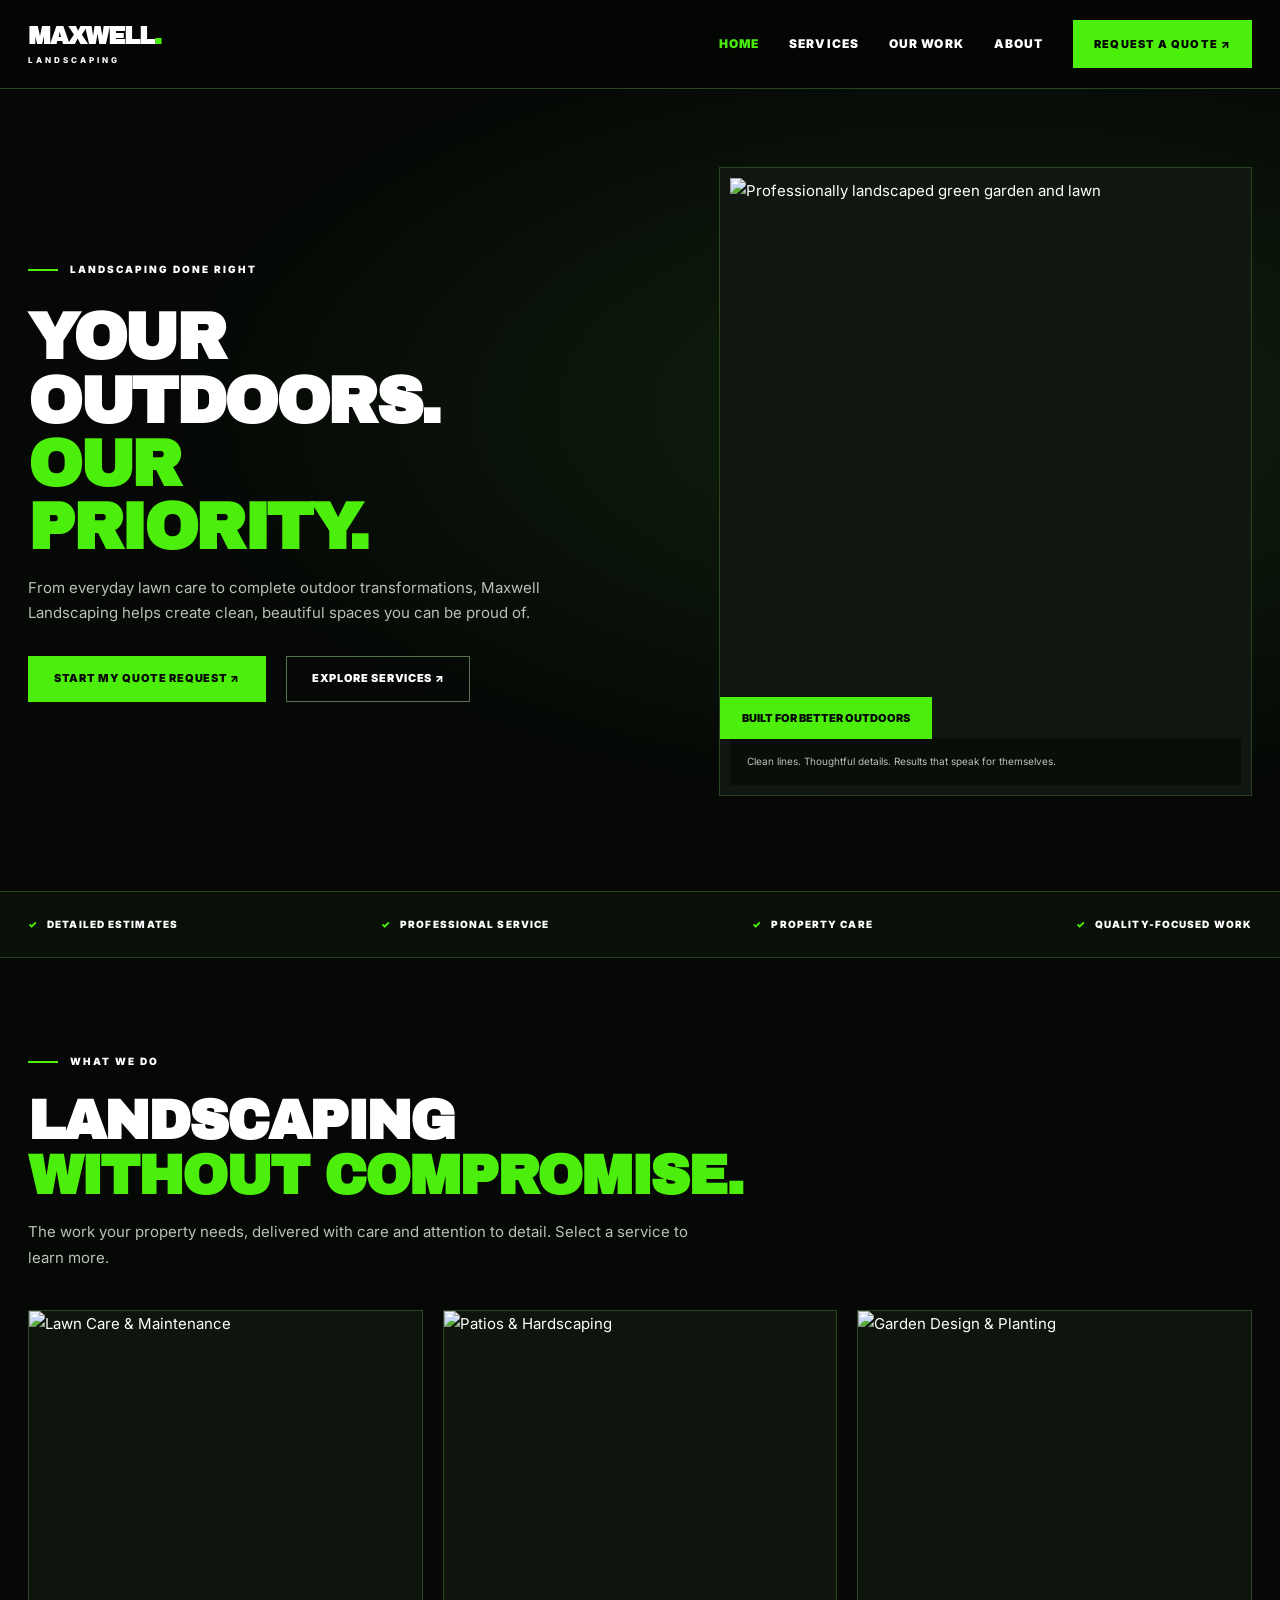
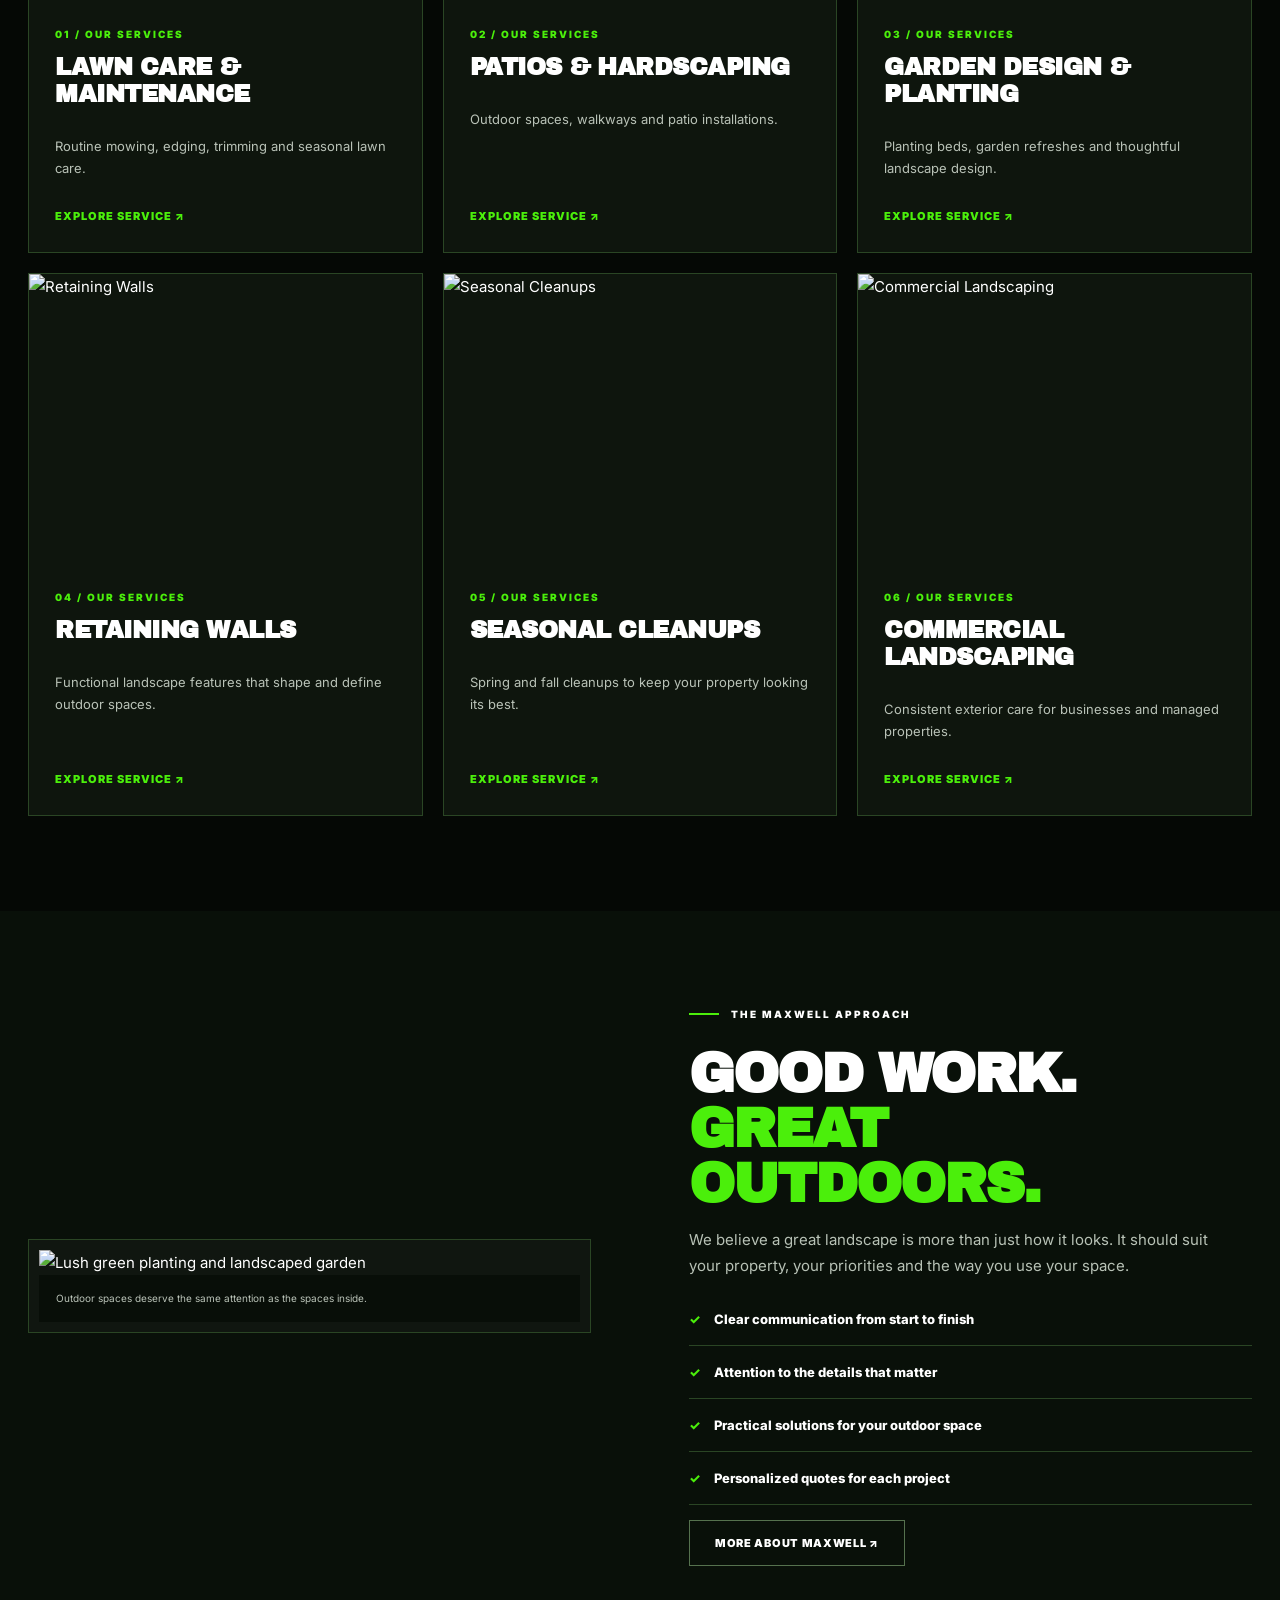
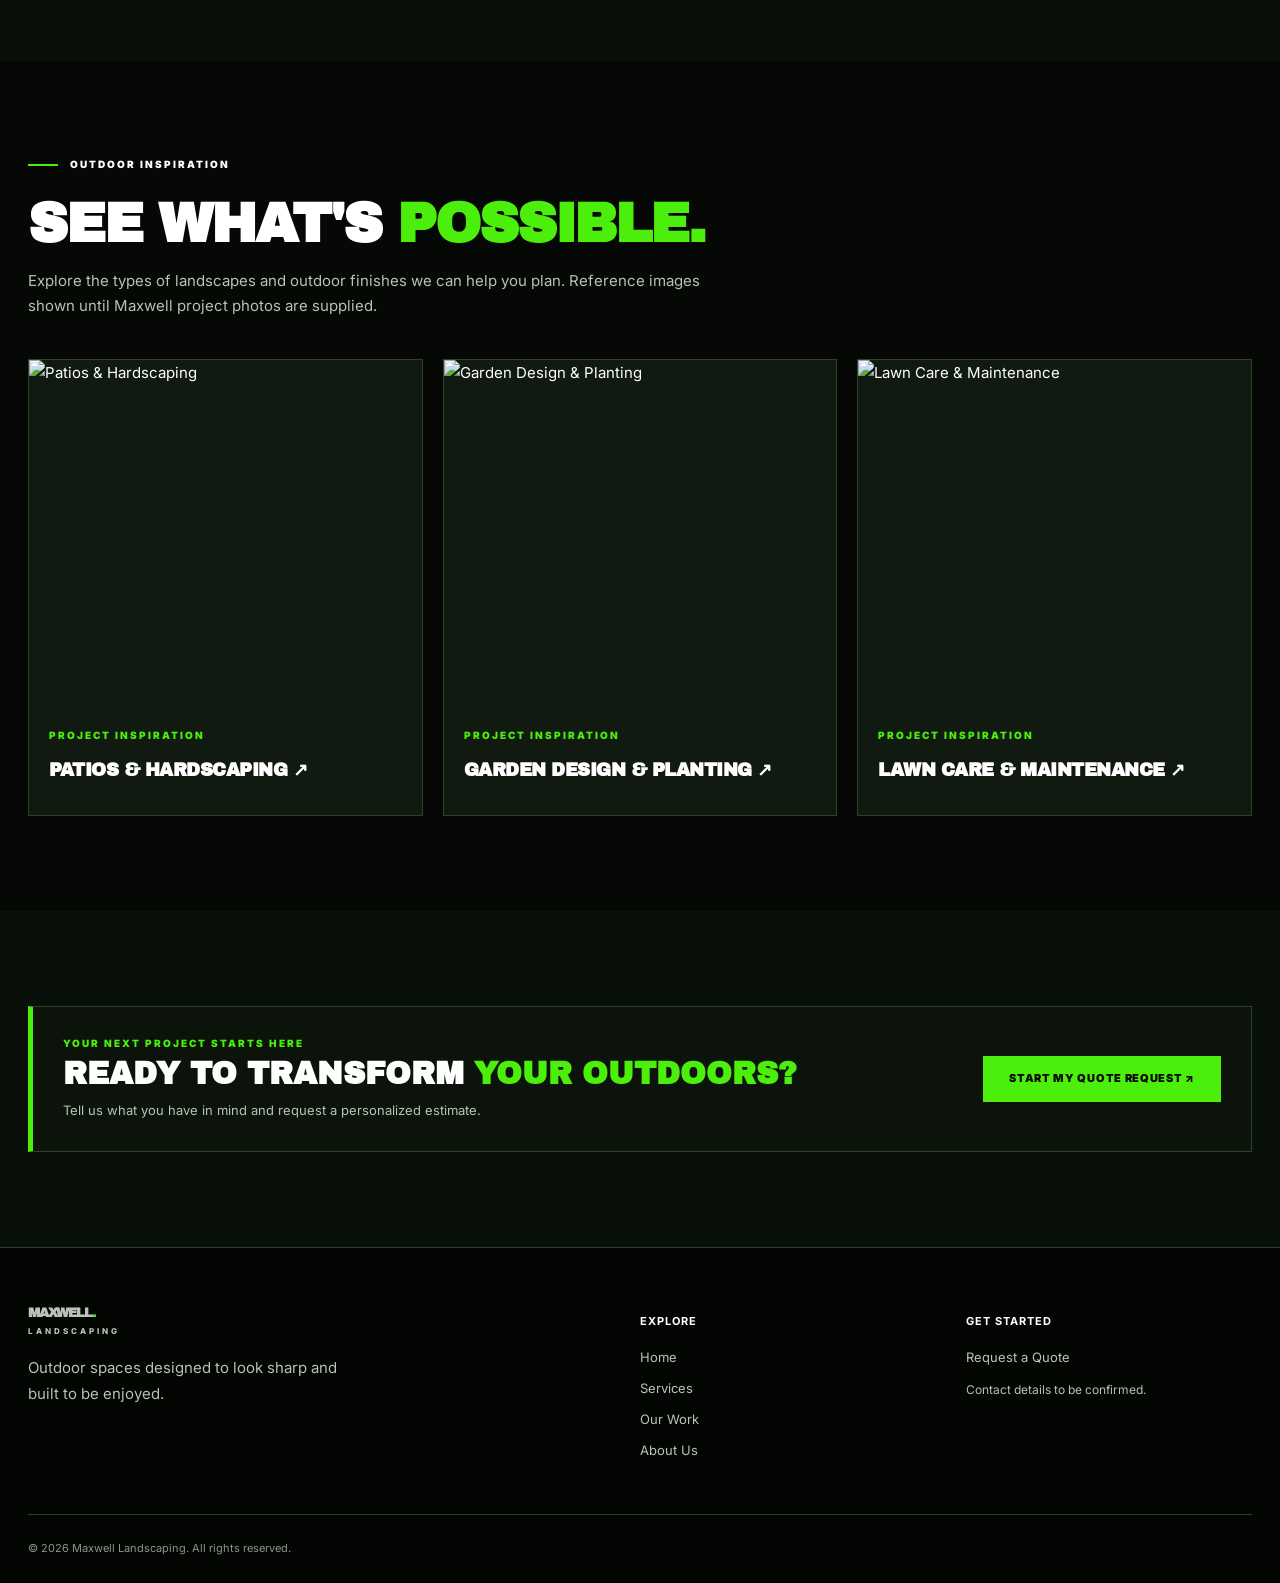
==== commit 30d411c5: "Bring all interior pages into Maxwell editorial design system" ====
--- a/index.html
+++ b/index.html
@@ -1,9 +1 @@
-<!doctype html><html lang="en"><head><meta charset="utf-8"><meta name="viewport" content="width=device-width,initial-scale=1"><meta name="theme-color" content="#050805"><meta name="description" content="Maxwell Landscaping — a different perspective on outdoor spaces."><title>Maxwell Landscaping — Outdoor Spaces Reimagined</title><link rel="stylesheet" href="styles.css"><link rel="stylesheet" href="experience.css"></head><body class="experience"><a class="skip-link" href="#main">Skip to content</a><header><div class="container nav"><a href="index.html" class="brand">MAXWELL<span class="green">.</span><small>LANDSCAPING</small></a><button class="menu" aria-label="Toggle navigation" aria-expanded="false">MENU ☰</button><nav class="navlinks" aria-label="Main navigation"><a href="index.html" class="active">Home</a><a href="services.html" class="">Services</a><a href="projects.html" class="">Our Work</a><a href="about.html" class="">About</a><a href="quote.html" class="nav-cta ">Request A Quote ↗</a></nav></div></header><main id="main">
-<section class="x-hero" aria-labelledby="hero-title"><canvas id="terrain" aria-hidden="true"></canvas><div class="x-grid" aria-hidden="true"></div><div class="container x-hero-inner"><div class="x-hero-top"><span class="x-micro"><i></i> LANDSCAPING / REIMAGINED</span><span class="x-coordinate">EST. IN THE DETAILS &nbsp; / &nbsp; 001—006</span></div><div class="x-hero-heading"><p class="x-pretitle">WE DON'T JUST CHANGE LANDSCAPES.<br>WE CHANGE HOW YOU EXPERIENCE THEM.</p><h1 id="hero-title"><span class="x-line"><span>OUTSIDE</span></span><span class="x-line x-line-second"><span>THE <em>ORDINARY.</em></span></span></h1></div><div class="x-hero-bottom"><p>Landscapes with presence.<br>Spaces with purpose.<br>Details that stay with you.</p><a class="x-round-link" href="#manifesto" aria-label="Discover the Maxwell approach"><span>EXPLORE<br>THE EXPERIENCE</span><b>↘</b></a><div class="x-hero-index"><span>SCROLL TO EXPLORE</span><span class="x-scroll-line"></span></div></div></div><div class="x-hero-side" aria-hidden="true">MAXWELL / LANDSCAPING / 2026</div></section>
-<section class="x-marquee" aria-label="Our approach"><div class="x-marquee-track"><span>NOT JUST LANDSCAPING</span><strong>✳</strong><span>A NEW PERSPECTIVE</span><strong>✳</strong><span>NOT JUST LANDSCAPING</span><strong>✳</strong><span>A NEW PERSPECTIVE</span><strong>✳</strong><span>NOT JUST LANDSCAPING</span><strong>✳</strong><span>A NEW PERSPECTIVE</span><strong>✳</strong><span>NOT JUST LANDSCAPING</span><strong>✳</strong><span>A NEW PERSPECTIVE</span><strong>✳</strong></div></section>
-<section class="x-manifesto x-pad" id="manifesto"><div class="container"><div class="x-section-meta"><span>01 / THE PHILOSOPHY</span><span>THINK BEYOND THE LAWN</span></div><div class="x-manifesto-grid"><div class="x-manifesto-left"><span class="x-asterisk" aria-hidden="true">✳</span><p>OUR WORLD IS BUILT<br>ON THE SMALL DETAILS.</p></div><div><h2 class="x-big-statement">GOOD SPACES<br>LOOK NICE.<br><span>GREAT SPACES</span><br>MAKE YOU <i>FEEL.</i></h2><p class="x-manifesto-desc">The crisp edge of a lawn. The geometry of a perfect patio. The way a garden pulls you outside. We believe your outdoor space deserves more than the expected.</p><a class="x-text-link" href="about.html">DISCOVER OUR THINKING <span>↗</span></a></div></div></div></section>
-<section class="x-feature" id="craft"><div class="x-feature-visual"><img src="https://images.unsplash.com/photo-1558904541-efa843a96f01?auto=format&fit=crop&w=1600&q=85" alt="Lush landscaped lawn and garden" loading="lazy"><div class="x-feature-overlay"></div><div class="x-feature-number">02 <span>/</span> 06</div><div class="x-feature-copy"><span>THE ART OF OUTDOOR LIVING</span><h2>EVERY INCH<br><em>MATTERS.</em></h2><p>It's not just the big transformation. It's every considered detail along the way.</p><a href="services.html" class="x-white-button">EXPLORE WHAT WE DO <span>↗</span></a></div><div class="x-feature-vertical">BUILT TO BE EXPERIENCED</div></div></section>
-<section class="x-services x-pad" id="services"><div class="container"><div class="x-section-meta"><span>03 / OUR DISCIPLINES</span><span>CHOOSE YOUR DIRECTION</span></div><div class="x-services-header"><h2>WHAT WE<br><em>BRING TO LIFE.</em></h2><p>Six ways to rethink your outside. Hover or select a discipline to see a different perspective.</p></div><div class="x-services-layout"><div class="x-service-list" role="tablist" aria-label="Landscaping services"><button role="tab" aria-selected="true" class="x-service-row is-active" data-image="https://images.unsplash.com/photo-1558904541-efa843a96f01?auto=format&fit=crop&w=1600&q=85" data-title="LAWN CARE" data-caption="Precision, every time."><span>01</span><strong>LAWN CARE</strong><b>↗</b></button><button role="tab" aria-selected="false" class="x-service-row" data-image="https://images.unsplash.com/photo-1600607687920-4e2a09cf159d?auto=format&fit=crop&w=1600&q=85" data-title="HARDSCAPING" data-caption="Structure meets atmosphere."><span>02</span><strong>HARDSCAPING</strong><b>↗</b></button><button role="tab" aria-selected="false" class="x-service-row" data-image="https://images.unsplash.com/photo-1416879595882-3373a0480b5b?auto=format&fit=crop&w=1600&q=85" data-title="GARDEN DESIGN" data-caption="Nature, with intention."><span>03</span><strong>GARDEN DESIGN</strong><b>↗</b></button><button role="tab" aria-selected="false" class="x-service-row" data-image="https://images.unsplash.com/photo-1600566753190-17f0baa2a6c3?auto=format&fit=crop&w=1600&q=85" data-title="RETAINING WALLS" data-caption="Form and function."><span>04</span><strong>RETAINING WALLS</strong><b>↗</b></button><button role="tab" aria-selected="false" class="x-service-row" data-image="https://images.unsplash.com/photo-1558904541-efa843a96f01?auto=format&fit=crop&w=1600&q=85" data-title="SEASONAL CARE" data-caption="Ready for what's next."><span>05</span><strong>SEASONAL CARE</strong><b>↗</b></button><button role="tab" aria-selected="false" class="x-service-row" data-image="https://images.unsplash.com/photo-1416879595882-3373a0480b5b?auto=format&fit=crop&w=1600&q=85" data-title="COMMERCIAL" data-caption="Make every arrival count."><span>06</span><strong>COMMERCIAL</strong><b>↗</b></button><a href="services.html" class="x-text-link">ALL SERVICES <span>↗</span></a></div><div class="x-service-preview"><img id="service-preview-image" src="https://images.unsplash.com/photo-1558904541-efa843a96f01?auto=format&fit=crop&w=1600&q=85" alt="Lawn care landscape inspiration"><div class="x-preview-label"><span id="service-preview-caption">PRECISION, EVERY TIME.</span><strong id="service-preview-title">LAWN CARE</strong></div><span class="x-preview-mark">M / L</span></div></div></div></section>
-<section class="x-showcase" id="showcase"><div class="x-showcase-image"><img src="https://images.unsplash.com/photo-1416879595882-3373a0480b5b?auto=format&fit=crop&w=1600&q=85" alt="Garden landscape inspiration" loading="lazy"></div><div class="container x-showcase-inner"><div class="x-section-meta"><span>04 / SEE DIFFERENTLY</span><span>THE OUTDOORS, REFRAMED</span></div><p>IMAGINE THE POSSIBILITIES</p><h2>LESS<br>EXPECTED.<br><em>MORE YOU.</em></h2><a href="projects.html" class="x-white-button">EXPLORE THE GALLERY <span>↗</span></a><small>Imagery is illustrative, not completed Maxwell projects.</small></div></section>
-<section class="x-process x-pad"><div class="container"><div class="x-section-meta"><span>05 / THE PROCESS</span><span>NOTHING LEFT TO CHANCE</span></div><div class="x-process-grid"><div><h2>THE SIMPLE<br><em>PART?</em><br>GETTING<br>STARTED.</h2></div><div class="x-process-steps"><div><span>01 /</span><h3>YOU IMAGINE IT.</h3><p>Tell us what you want to change and how you want your outdoor space to feel.</p></div><div><span>02 /</span><h3>WE PLAN IT.</h3><p>We discuss the scope, the details and what makes sense for your property.</p></div><div><span>03 /</span><h3>WE BRING IT TO LIFE.</h3><p>Thoughtful work with the end result in mind.</p></div></div></div></div></section>
-<section class="x-final" id="contact"><canvas id="final-particles" aria-hidden="true"></canvas><div class="container x-final-inner"><div class="x-section-meta"><span>06 / YOUR MOVE</span><span>THE NEXT CHAPTER STARTS OUTSIDE</span></div><p>YOU'VE SEEN WHAT'S POSSIBLE.</p><h2>NOW MAKE<br>IT <em>YOURS.</em></h2><a href="quote.html" class="x-final-cta"><span>LET'S TALK ABOUT YOUR PROJECT</span><b>↗</b></a><div class="x-final-foot">MAXWELL LANDSCAPING <span>BUILT DIFFERENT. OUTSIDE.</span></div></div></section></main><footer><div class="container"><div class="foot-grid"><div><a href="index.html" class="brand">MAXWELL<span class="green">.</span><small>LANDSCAPING</small></a><p class="intro" style="max-width:330px;margin-top:20px">Outdoor spaces designed to look sharp and built to be enjoyed.</p></div><div><h4>Explore</h4><a href="index.html">Home</a><a href="services.html">Services</a><a href="projects.html">Our Work</a><a href="about.html">About Us</a></div><div><h4>Get Started</h4><a href="quote.html">Request a Quote</a><p class="intro" style="font-size:12px">Contact details to be confirmed.</p></div></div><div class="foot-end">© 2026 Maxwell Landscaping. All rights reserved.</div></div></footer><script src="script.js" defer></script><script src="experience.js" defer></script></body></html>+<!doctype html><html lang="en"><head><meta charset="utf-8"><meta name="viewport" content="width=device-width,initial-scale=1"><meta name="theme-color" content="#050805"><meta name="description" content="Maxwell Landscaping — lawn care, hardscaping, garden design, and outdoor maintenance."><title>Landscaping & Outdoor Spaces | Maxwell Landscaping</title><link rel="stylesheet" href="styles.css"></head><body><header><div class="container nav"><a href="index.html" class="brand">MAXWELL<span class="green">.</span><small>LANDSCAPING</small></a><button class="menu" aria-label="Toggle navigation" aria-expanded="false">MENU ☰</button><nav class="navlinks" aria-label="Main navigation"><a href="index.html" class="active">Home</a><a href="services.html" class="">Services</a><a href="projects.html" class="">Our Work</a><a href="about.html" class="">About</a><a href="quote.html" class="nav-cta ">Request A Quote ↗</a></nav></div></header><main><section class="hero"><div class="container hero-grid"><div><span class="eyebrow">LANDSCAPING DONE RIGHT</span><h1 class="display">YOUR OUTDOORS.<br><span class="green">OUR<br>PRIORITY.</span></h1><p class="intro">From everyday lawn care to complete outdoor transformations, Maxwell Landscaping helps create clean, beautiful spaces you can be proud of.</p><div class="hero-actions"><a href="quote.html" class="btn">START MY QUOTE REQUEST ↗</a><a href="services.html" class="btn outline">EXPLORE SERVICES ↗</a></div></div><div class="hero-photo"><img src="https://images.unsplash.com/photo-1558904541-efa843a96f01?auto=format&fit=crop&w=1100&q=85" alt="Professionally landscaped green garden and lawn"><span class="photo-tag">BUILT FOR BETTER OUTDOORS</span><div class="photo-caption">Clean lines. Thoughtful details. Results that speak for themselves.</div></div></div></section><div class="strip"><div class="container strip-inner"><span>Detailed Estimates</span><span>Professional Service</span><span>Property Care</span><span>Quality-Focused Work</span></div></div><section class="section" id="services"><div class="container"><span class="eyebrow">WHAT WE DO</span><h2 class="section-title">LANDSCAPING<br><span class="green">WITHOUT COMPROMISE.</span></h2><p class="lead">The work your property needs, delivered with care and attention to detail. Select a service to learn more.</p><div class="grid3"><article class="service-card"><img src="https://images.unsplash.com/photo-1558904541-efa843a96f01?auto=format&fit=crop&w=1100&q=85" alt="Lawn Care & Maintenance" loading="lazy"><div class="service-content"><span class="kicker">01 / OUR SERVICES</span><h3>Lawn Care & Maintenance</h3><p>Routine mowing, edging, trimming and seasonal lawn care.</p><a href="services.html#lawn-care" class="arrow-link">Explore Service ↗</a></div></article><article class="service-card"><img src="https://images.unsplash.com/photo-1600607687920-4e2a09cf159d?auto=format&fit=crop&w=1100&q=85" alt="Patios & Hardscaping" loading="lazy"><div class="service-content"><span class="kicker">02 / OUR SERVICES</span><h3>Patios & Hardscaping</h3><p>Outdoor spaces, walkways and patio installations.</p><a href="services.html#hardscaping" class="arrow-link">Explore Service ↗</a></div></article><article class="service-card"><img src="https://images.unsplash.com/photo-1416879595882-3373a0480b5b?auto=format&fit=crop&w=1100&q=85" alt="Garden Design & Planting" loading="lazy"><div class="service-content"><span class="kicker">03 / OUR SERVICES</span><h3>Garden Design & Planting</h3><p>Planting beds, garden refreshes and thoughtful landscape design.</p><a href="services.html#garden-design" class="arrow-link">Explore Service ↗</a></div></article><article class="service-card"><img src="https://images.unsplash.com/photo-1600566753086-00f18fb6b3ea?auto=format&fit=crop&w=1100&q=85" alt="Retaining Walls" loading="lazy"><div class="service-content"><span class="kicker">04 / OUR SERVICES</span><h3>Retaining Walls</h3><p>Functional landscape features that shape and define outdoor spaces.</p><a href="services.html#retaining-walls" class="arrow-link">Explore Service ↗</a></div></article><article class="service-card"><img src="https://images.unsplash.com/photo-1598908314732-07113901949e?auto=format&fit=crop&w=1100&q=85" alt="Seasonal Cleanups" loading="lazy"><div class="service-content"><span class="kicker">05 / OUR SERVICES</span><h3>Seasonal Cleanups</h3><p>Spring and fall cleanups to keep your property looking its best.</p><a href="services.html#seasonal-cleanups" class="arrow-link">Explore Service ↗</a></div></article><article class="service-card"><img src="https://images.unsplash.com/photo-1585320806297-9794b3e4eeae?auto=format&fit=crop&w=1100&q=85" alt="Commercial Landscaping" loading="lazy"><div class="service-content"><span class="kicker">06 / OUR SERVICES</span><h3>Commercial Landscaping</h3><p>Consistent exterior care for businesses and managed properties.</p><a href="services.html#commercial" class="arrow-link">Explore Service ↗</a></div></article></div></div></section><section class="section section-dark"><div class="container split"><div class="photo"><img src="https://images.unsplash.com/photo-1416879595882-3373a0480b5b?auto=format&fit=crop&w=1100&q=85" alt="Lush green planting and landscaped garden"><div class="photo-caption">Outdoor spaces deserve the same attention as the spaces inside.</div></div><div><span class="eyebrow">THE MAXWELL APPROACH</span><h2 class="section-title">GOOD WORK.<br><span class="green">GREAT OUTDOORS.</span></h2><p class="intro">We believe a great landscape is more than just how it looks. It should suit your property, your priorities and the way you use your space.</p><ul class="feature-list"><li>Clear communication from start to finish</li><li>Attention to the details that matter</li><li>Practical solutions for your outdoor space</li><li>Personalized quotes for each project</li></ul><a href="about.html" class="btn outline">MORE ABOUT MAXWELL ↗</a></div></div></section><section class="section"><div class="container"><span class="eyebrow">OUTDOOR INSPIRATION</span><h2 class="section-title">SEE WHAT'S <span class="green">POSSIBLE.</span></h2><p class="lead">Explore the types of landscapes and outdoor finishes we can help you plan. Reference images shown until Maxwell project photos are supplied.</p><div class="grid3"><a href="projects.html" class="project-card"><img src="https://images.unsplash.com/photo-1600607687920-4e2a09cf159d?auto=format&fit=crop&w=1100&q=85" alt="Patios & Hardscaping" loading="lazy"><div><span class="kicker">PROJECT INSPIRATION</span><h3>Patios & Hardscaping ↗</h3></div></a><a href="projects.html" class="project-card"><img src="https://images.unsplash.com/photo-1416879595882-3373a0480b5b?auto=format&fit=crop&w=1100&q=85" alt="Garden Design & Planting" loading="lazy"><div><span class="kicker">PROJECT INSPIRATION</span><h3>Garden Design & Planting ↗</h3></div></a><a href="projects.html" class="project-card"><img src="https://images.unsplash.com/photo-1558904541-efa843a96f01?auto=format&fit=crop&w=1100&q=85" alt="Lawn Care & Maintenance" loading="lazy"><div><span class="kicker">PROJECT INSPIRATION</span><h3>Lawn Care & Maintenance ↗</h3></div></a></div></div></section><section class="section section-dark"><div class="container"><aside class="banner"><div><div class="kicker">YOUR NEXT PROJECT STARTS HERE</div><h3>READY TO TRANSFORM <span class="green">YOUR OUTDOORS?</span></h3><p>Tell us what you have in mind and request a personalized estimate.</p></div><a class="btn" href="quote.html">START MY QUOTE REQUEST ↗</a></aside></div></section></main><footer><div class="container"><div class="foot-grid"><div><a href="index.html" class="brand">MAXWELL<span class="green">.</span><small>LANDSCAPING</small></a><p class="intro" style="max-width:330px;margin-top:20px">Outdoor spaces designed to look sharp and built to be enjoyed.</p></div><div><h4>Explore</h4><a href="index.html">Home</a><a href="services.html">Services</a><a href="projects.html">Our Work</a><a href="about.html">About Us</a></div><div><h4>Get Started</h4><a href="quote.html">Request a Quote</a><p class="intro" style="font-size:12px">Contact details to be confirmed.</p></div></div><div class="foot-end">© 2026 Maxwell Landscaping. All rights reserved.</div></div></footer><script src="script.js" defer></script></body></html>
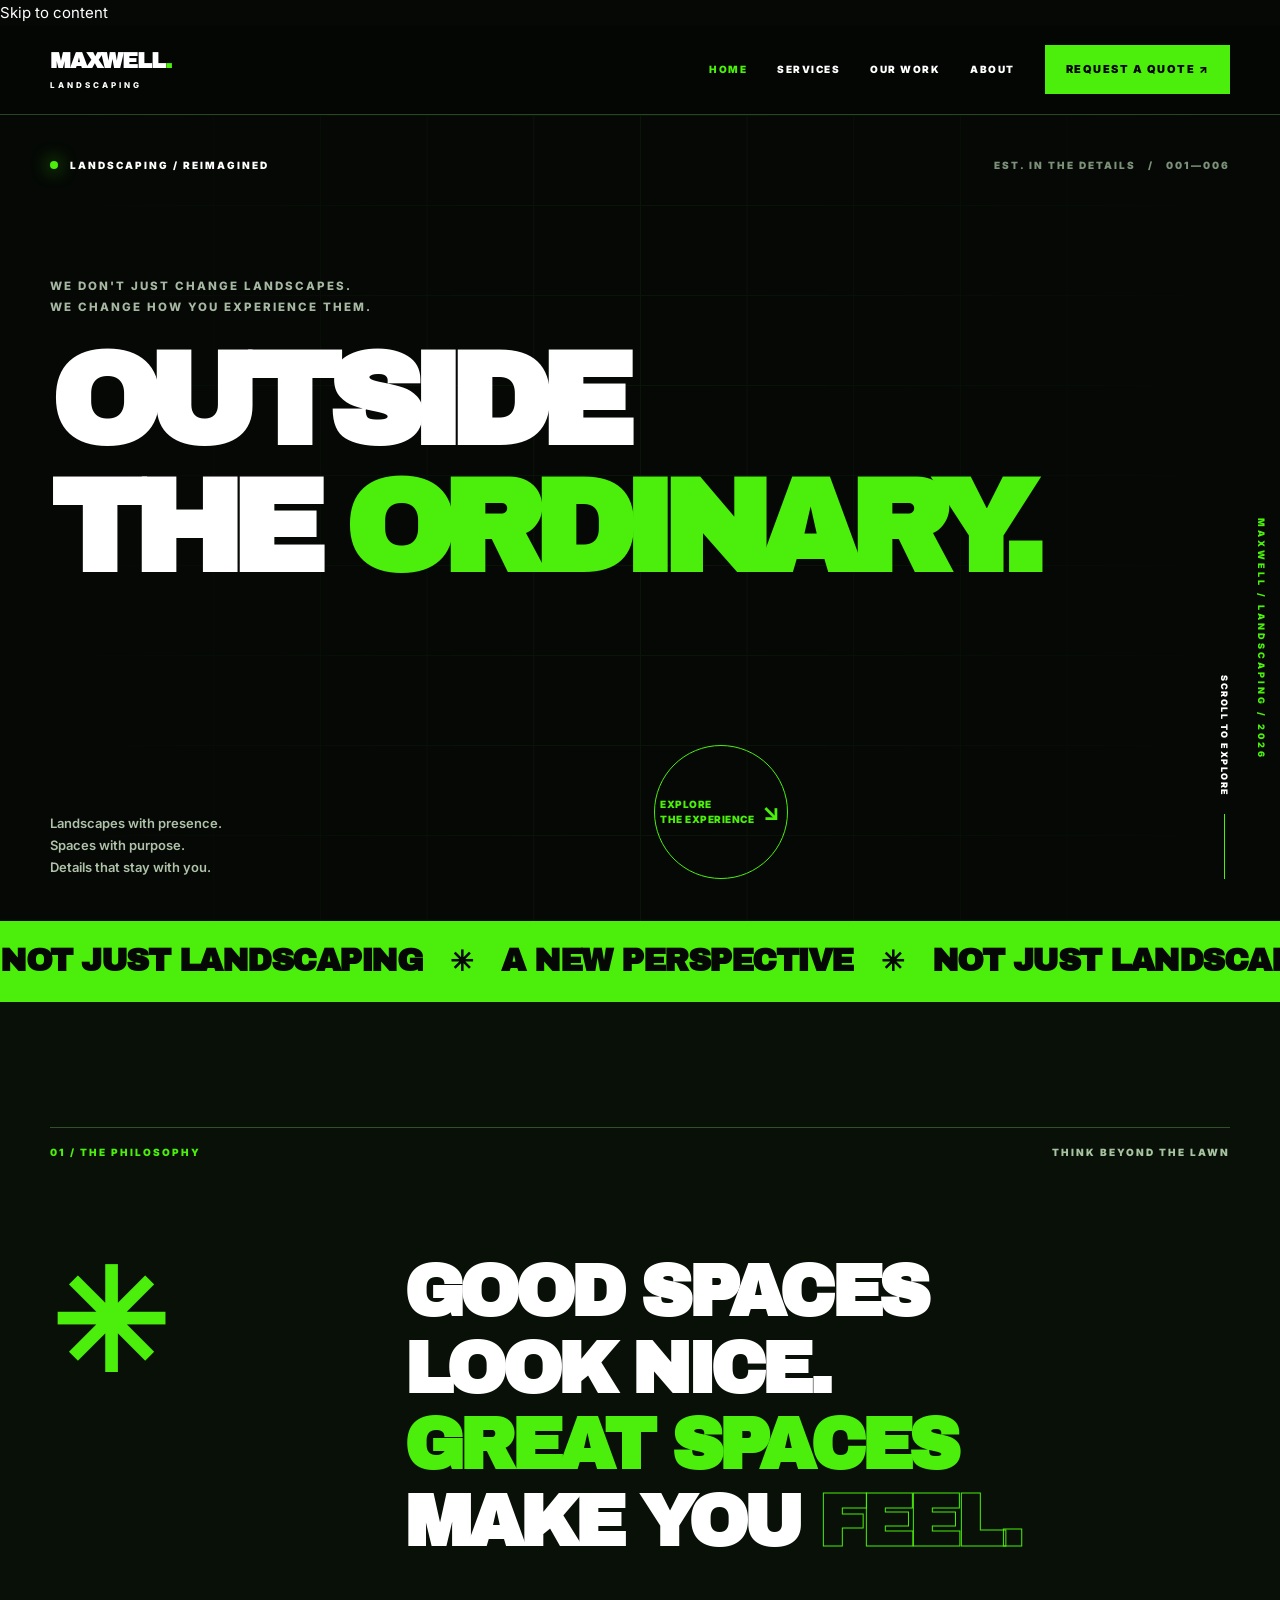
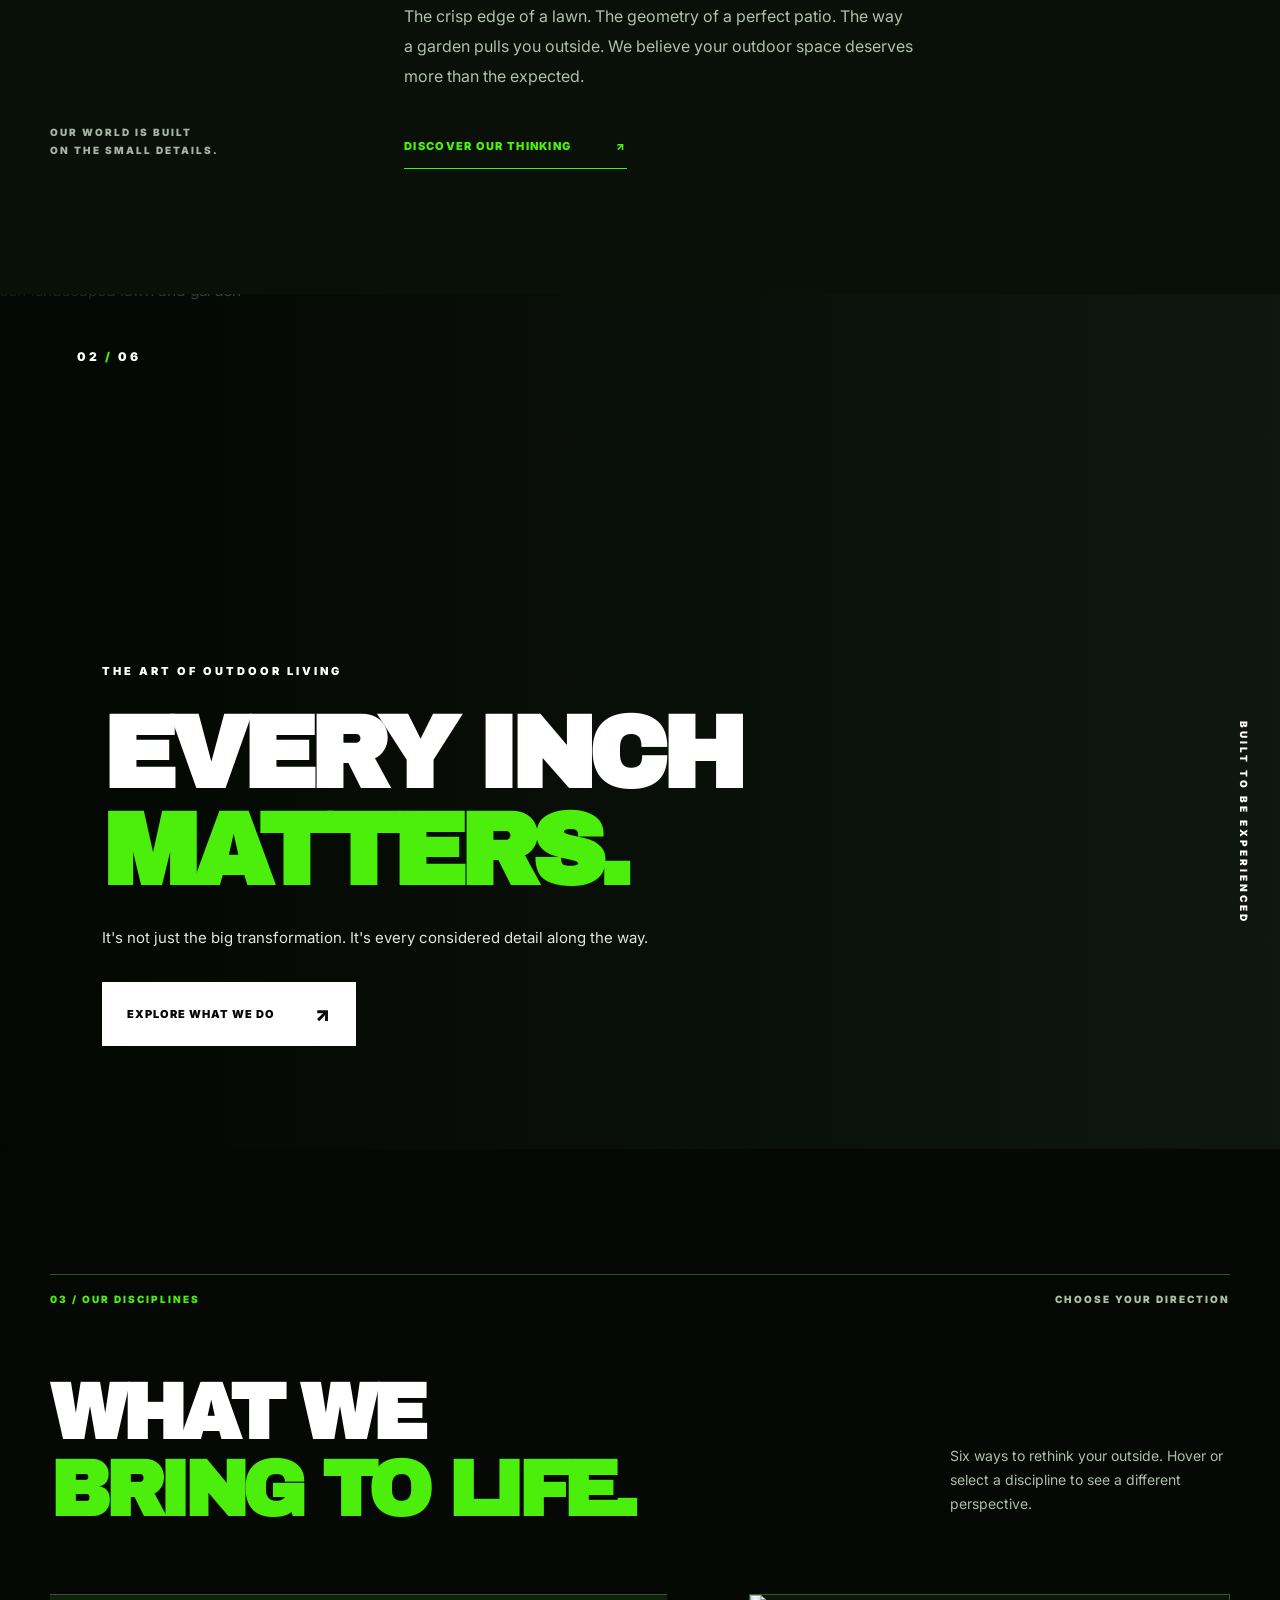
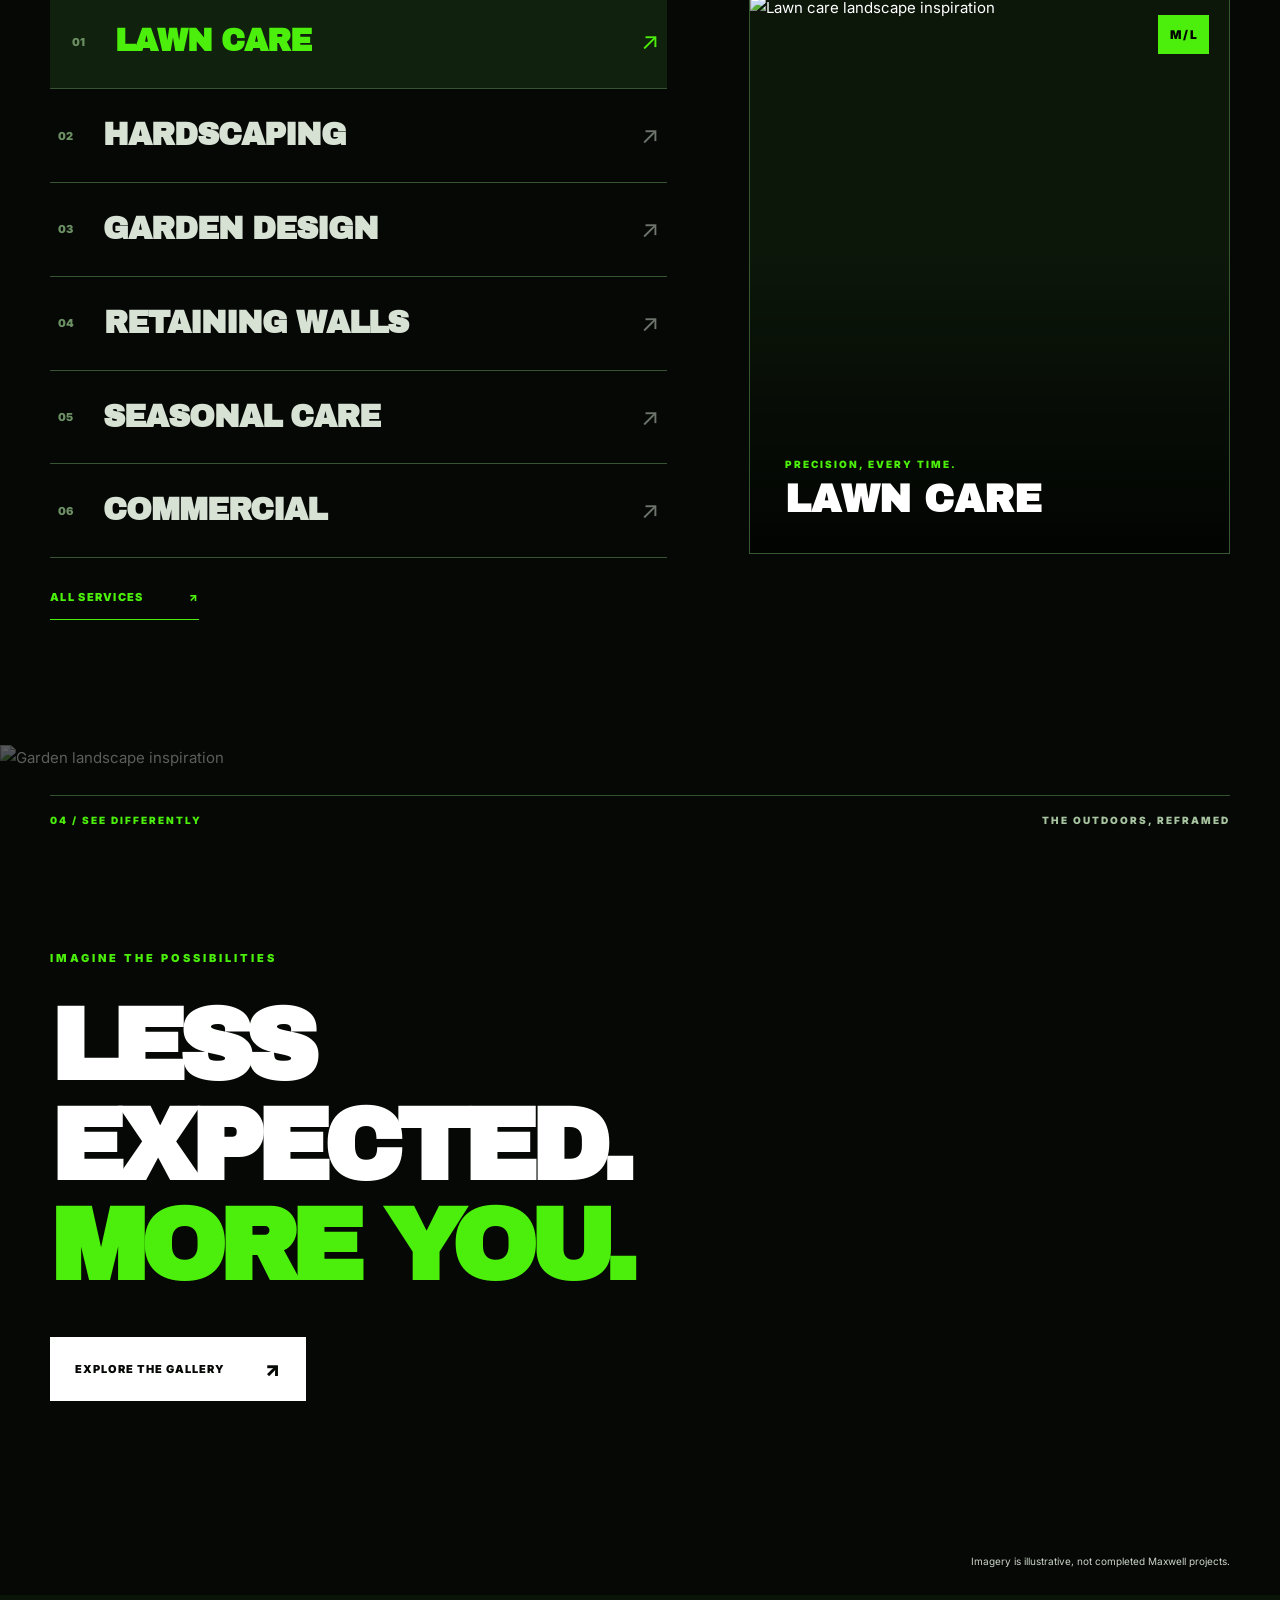
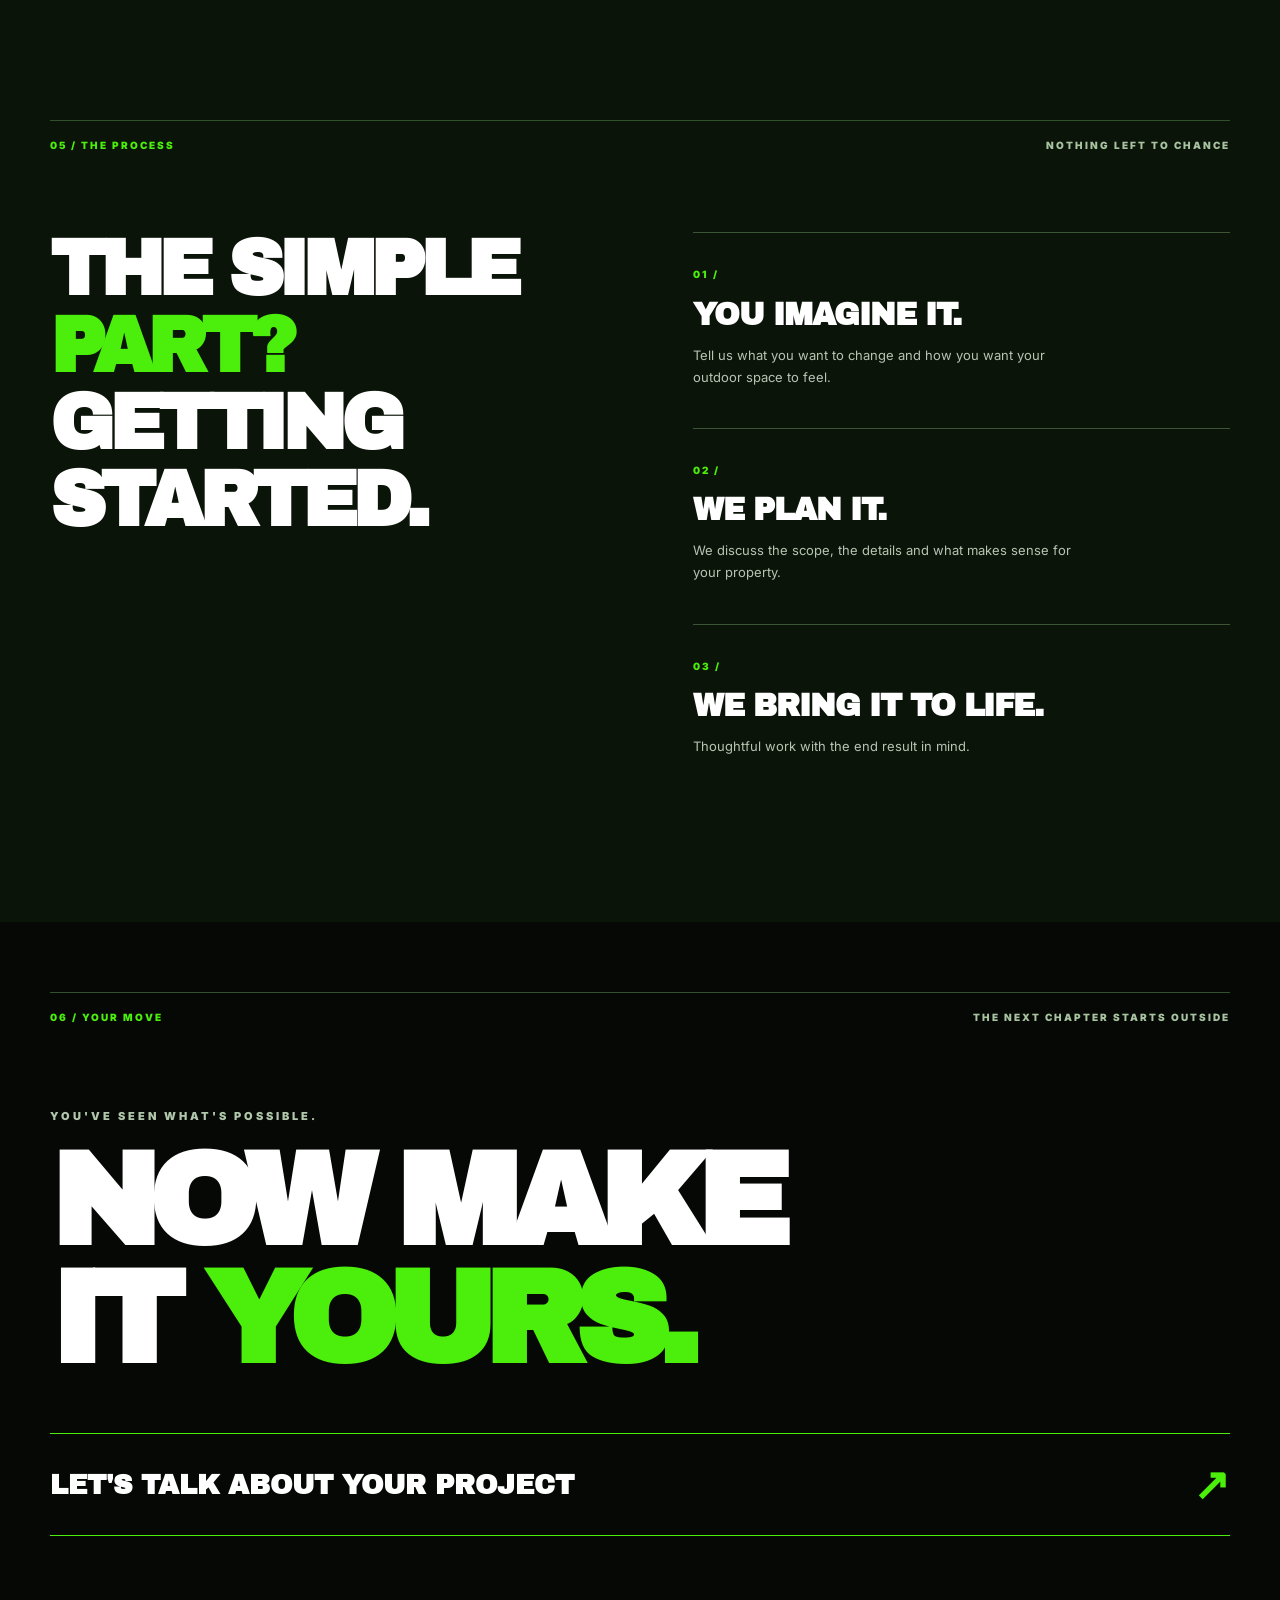
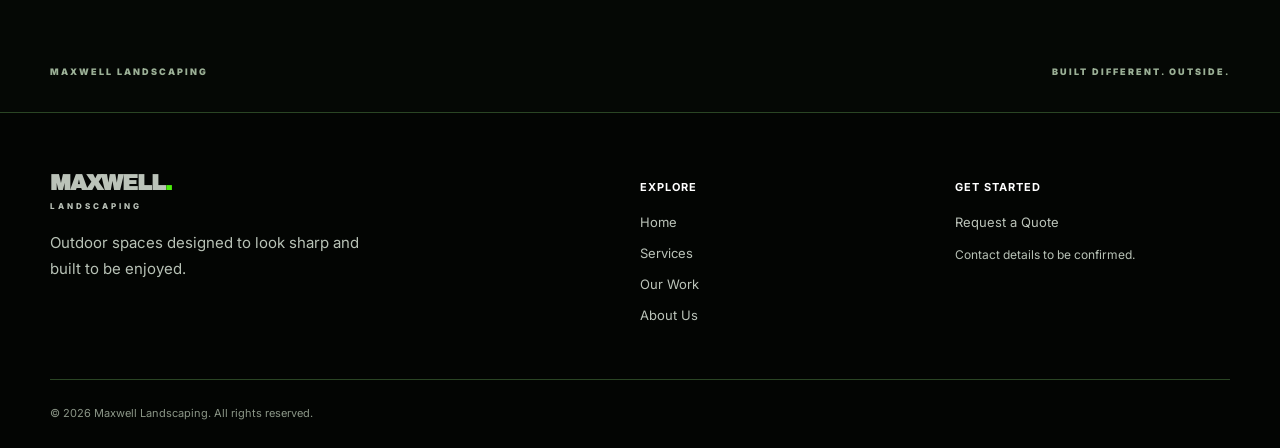
==== commit c0ef0cd4: "Restore experimental homepage and shared experience assets while retaining interior redesign" ====
--- a/index.html
+++ b/index.html
@@ -1 +1,9 @@
-<!doctype html><html lang="en"><head><meta charset="utf-8"><meta name="viewport" content="width=device-width,initial-scale=1"><meta name="theme-color" content="#050805"><meta name="description" content="Maxwell Landscaping — lawn care, hardscaping, garden design, and outdoor maintenance."><title>Landscaping & Outdoor Spaces | Maxwell Landscaping</title><link rel="stylesheet" href="styles.css"></head><body><header><div class="container nav"><a href="index.html" class="brand">MAXWELL<span class="green">.</span><small>LANDSCAPING</small></a><button class="menu" aria-label="Toggle navigation" aria-expanded="false">MENU ☰</button><nav class="navlinks" aria-label="Main navigation"><a href="index.html" class="active">Home</a><a href="services.html" class="">Services</a><a href="projects.html" class="">Our Work</a><a href="about.html" class="">About</a><a href="quote.html" class="nav-cta ">Request A Quote ↗</a></nav></div></header><main><section class="hero"><div class="container hero-grid"><div><span class="eyebrow">LANDSCAPING DONE RIGHT</span><h1 class="display">YOUR OUTDOORS.<br><span class="green">OUR<br>PRIORITY.</span></h1><p class="intro">From everyday lawn care to complete outdoor transformations, Maxwell Landscaping helps create clean, beautiful spaces you can be proud of.</p><div class="hero-actions"><a href="quote.html" class="btn">START MY QUOTE REQUEST ↗</a><a href="services.html" class="btn outline">EXPLORE SERVICES ↗</a></div></div><div class="hero-photo"><img src="https://images.unsplash.com/photo-1558904541-efa843a96f01?auto=format&fit=crop&w=1100&q=85" alt="Professionally landscaped green garden and lawn"><span class="photo-tag">BUILT FOR BETTER OUTDOORS</span><div class="photo-caption">Clean lines. Thoughtful details. Results that speak for themselves.</div></div></div></section><div class="strip"><div class="container strip-inner"><span>Detailed Estimates</span><span>Professional Service</span><span>Property Care</span><span>Quality-Focused Work</span></div></div><section class="section" id="services"><div class="container"><span class="eyebrow">WHAT WE DO</span><h2 class="section-title">LANDSCAPING<br><span class="green">WITHOUT COMPROMISE.</span></h2><p class="lead">The work your property needs, delivered with care and attention to detail. Select a service to learn more.</p><div class="grid3"><article class="service-card"><img src="https://images.unsplash.com/photo-1558904541-efa843a96f01?auto=format&fit=crop&w=1100&q=85" alt="Lawn Care & Maintenance" loading="lazy"><div class="service-content"><span class="kicker">01 / OUR SERVICES</span><h3>Lawn Care & Maintenance</h3><p>Routine mowing, edging, trimming and seasonal lawn care.</p><a href="services.html#lawn-care" class="arrow-link">Explore Service ↗</a></div></article><article class="service-card"><img src="https://images.unsplash.com/photo-1600607687920-4e2a09cf159d?auto=format&fit=crop&w=1100&q=85" alt="Patios & Hardscaping" loading="lazy"><div class="service-content"><span class="kicker">02 / OUR SERVICES</span><h3>Patios & Hardscaping</h3><p>Outdoor spaces, walkways and patio installations.</p><a href="services.html#hardscaping" class="arrow-link">Explore Service ↗</a></div></article><article class="service-card"><img src="https://images.unsplash.com/photo-1416879595882-3373a0480b5b?auto=format&fit=crop&w=1100&q=85" alt="Garden Design & Planting" loading="lazy"><div class="service-content"><span class="kicker">03 / OUR SERVICES</span><h3>Garden Design & Planting</h3><p>Planting beds, garden refreshes and thoughtful landscape design.</p><a href="services.html#garden-design" class="arrow-link">Explore Service ↗</a></div></article><article class="service-card"><img src="https://images.unsplash.com/photo-1600566753086-00f18fb6b3ea?auto=format&fit=crop&w=1100&q=85" alt="Retaining Walls" loading="lazy"><div class="service-content"><span class="kicker">04 / OUR SERVICES</span><h3>Retaining Walls</h3><p>Functional landscape features that shape and define outdoor spaces.</p><a href="services.html#retaining-walls" class="arrow-link">Explore Service ↗</a></div></article><article class="service-card"><img src="https://images.unsplash.com/photo-1598908314732-07113901949e?auto=format&fit=crop&w=1100&q=85" alt="Seasonal Cleanups" loading="lazy"><div class="service-content"><span class="kicker">05 / OUR SERVICES</span><h3>Seasonal Cleanups</h3><p>Spring and fall cleanups to keep your property looking its best.</p><a href="services.html#seasonal-cleanups" class="arrow-link">Explore Service ↗</a></div></article><article class="service-card"><img src="https://images.unsplash.com/photo-1585320806297-9794b3e4eeae?auto=format&fit=crop&w=1100&q=85" alt="Commercial Landscaping" loading="lazy"><div class="service-content"><span class="kicker">06 / OUR SERVICES</span><h3>Commercial Landscaping</h3><p>Consistent exterior care for businesses and managed properties.</p><a href="services.html#commercial" class="arrow-link">Explore Service ↗</a></div></article></div></div></section><section class="section section-dark"><div class="container split"><div class="photo"><img src="https://images.unsplash.com/photo-1416879595882-3373a0480b5b?auto=format&fit=crop&w=1100&q=85" alt="Lush green planting and landscaped garden"><div class="photo-caption">Outdoor spaces deserve the same attention as the spaces inside.</div></div><div><span class="eyebrow">THE MAXWELL APPROACH</span><h2 class="section-title">GOOD WORK.<br><span class="green">GREAT OUTDOORS.</span></h2><p class="intro">We believe a great landscape is more than just how it looks. It should suit your property, your priorities and the way you use your space.</p><ul class="feature-list"><li>Clear communication from start to finish</li><li>Attention to the details that matter</li><li>Practical solutions for your outdoor space</li><li>Personalized quotes for each project</li></ul><a href="about.html" class="btn outline">MORE ABOUT MAXWELL ↗</a></div></div></section><section class="section"><div class="container"><span class="eyebrow">OUTDOOR INSPIRATION</span><h2 class="section-title">SEE WHAT'S <span class="green">POSSIBLE.</span></h2><p class="lead">Explore the types of landscapes and outdoor finishes we can help you plan. Reference images shown until Maxwell project photos are supplied.</p><div class="grid3"><a href="projects.html" class="project-card"><img src="https://images.unsplash.com/photo-1600607687920-4e2a09cf159d?auto=format&fit=crop&w=1100&q=85" alt="Patios & Hardscaping" loading="lazy"><div><span class="kicker">PROJECT INSPIRATION</span><h3>Patios & Hardscaping ↗</h3></div></a><a href="projects.html" class="project-card"><img src="https://images.unsplash.com/photo-1416879595882-3373a0480b5b?auto=format&fit=crop&w=1100&q=85" alt="Garden Design & Planting" loading="lazy"><div><span class="kicker">PROJECT INSPIRATION</span><h3>Garden Design & Planting ↗</h3></div></a><a href="projects.html" class="project-card"><img src="https://images.unsplash.com/photo-1558904541-efa843a96f01?auto=format&fit=crop&w=1100&q=85" alt="Lawn Care & Maintenance" loading="lazy"><div><span class="kicker">PROJECT INSPIRATION</span><h3>Lawn Care & Maintenance ↗</h3></div></a></div></div></section><section class="section section-dark"><div class="container"><aside class="banner"><div><div class="kicker">YOUR NEXT PROJECT STARTS HERE</div><h3>READY TO TRANSFORM <span class="green">YOUR OUTDOORS?</span></h3><p>Tell us what you have in mind and request a personalized estimate.</p></div><a class="btn" href="quote.html">START MY QUOTE REQUEST ↗</a></aside></div></section></main><footer><div class="container"><div class="foot-grid"><div><a href="index.html" class="brand">MAXWELL<span class="green">.</span><small>LANDSCAPING</small></a><p class="intro" style="max-width:330px;margin-top:20px">Outdoor spaces designed to look sharp and built to be enjoyed.</p></div><div><h4>Explore</h4><a href="index.html">Home</a><a href="services.html">Services</a><a href="projects.html">Our Work</a><a href="about.html">About Us</a></div><div><h4>Get Started</h4><a href="quote.html">Request a Quote</a><p class="intro" style="font-size:12px">Contact details to be confirmed.</p></div></div><div class="foot-end">© 2026 Maxwell Landscaping. All rights reserved.</div></div></footer><script src="script.js" defer></script></body></html>+<!doctype html><html lang="en"><head><meta charset="utf-8"><meta name="viewport" content="width=device-width,initial-scale=1"><meta name="theme-color" content="#050805"><meta name="description" content="Maxwell Landscaping — a different perspective on outdoor spaces."><title>Maxwell Landscaping — Outdoor Spaces Reimagined</title><link rel="stylesheet" href="styles.css"><link rel="stylesheet" href="experience.css"></head><body class="experience"><a class="skip-link" href="#main">Skip to content</a><header><div class="container nav"><a href="index.html" class="brand">MAXWELL<span class="green">.</span><small>LANDSCAPING</small></a><button class="menu" aria-label="Toggle navigation" aria-expanded="false">MENU ☰</button><nav class="navlinks" aria-label="Main navigation"><a href="index.html" class="active">Home</a><a href="services.html" class="">Services</a><a href="projects.html" class="">Our Work</a><a href="about.html" class="">About</a><a href="quote.html" class="nav-cta ">Request A Quote ↗</a></nav></div></header><main id="main">
+<section class="x-hero" aria-labelledby="hero-title"><canvas id="terrain" aria-hidden="true"></canvas><div class="x-grid" aria-hidden="true"></div><div class="container x-hero-inner"><div class="x-hero-top"><span class="x-micro"><i></i> LANDSCAPING / REIMAGINED</span><span class="x-coordinate">EST. IN THE DETAILS &nbsp; / &nbsp; 001—006</span></div><div class="x-hero-heading"><p class="x-pretitle">WE DON'T JUST CHANGE LANDSCAPES.<br>WE CHANGE HOW YOU EXPERIENCE THEM.</p><h1 id="hero-title"><span class="x-line"><span>OUTSIDE</span></span><span class="x-line x-line-second"><span>THE <em>ORDINARY.</em></span></span></h1></div><div class="x-hero-bottom"><p>Landscapes with presence.<br>Spaces with purpose.<br>Details that stay with you.</p><a class="x-round-link" href="#manifesto" aria-label="Discover the Maxwell approach"><span>EXPLORE<br>THE EXPERIENCE</span><b>↘</b></a><div class="x-hero-index"><span>SCROLL TO EXPLORE</span><span class="x-scroll-line"></span></div></div></div><div class="x-hero-side" aria-hidden="true">MAXWELL / LANDSCAPING / 2026</div></section>
+<section class="x-marquee" aria-label="Our approach"><div class="x-marquee-track"><span>NOT JUST LANDSCAPING</span><strong>✳</strong><span>A NEW PERSPECTIVE</span><strong>✳</strong><span>NOT JUST LANDSCAPING</span><strong>✳</strong><span>A NEW PERSPECTIVE</span><strong>✳</strong><span>NOT JUST LANDSCAPING</span><strong>✳</strong><span>A NEW PERSPECTIVE</span><strong>✳</strong><span>NOT JUST LANDSCAPING</span><strong>✳</strong><span>A NEW PERSPECTIVE</span><strong>✳</strong></div></section>
+<section class="x-manifesto x-pad" id="manifesto"><div class="container"><div class="x-section-meta"><span>01 / THE PHILOSOPHY</span><span>THINK BEYOND THE LAWN</span></div><div class="x-manifesto-grid"><div class="x-manifesto-left"><span class="x-asterisk" aria-hidden="true">✳</span><p>OUR WORLD IS BUILT<br>ON THE SMALL DETAILS.</p></div><div><h2 class="x-big-statement">GOOD SPACES<br>LOOK NICE.<br><span>GREAT SPACES</span><br>MAKE YOU <i>FEEL.</i></h2><p class="x-manifesto-desc">The crisp edge of a lawn. The geometry of a perfect patio. The way a garden pulls you outside. We believe your outdoor space deserves more than the expected.</p><a class="x-text-link" href="about.html">DISCOVER OUR THINKING <span>↗</span></a></div></div></div></section>
+<section class="x-feature" id="craft"><div class="x-feature-visual"><img src="https://images.unsplash.com/photo-1558904541-efa843a96f01?auto=format&fit=crop&w=1600&q=85" alt="Lush landscaped lawn and garden" loading="lazy"><div class="x-feature-overlay"></div><div class="x-feature-number">02 <span>/</span> 06</div><div class="x-feature-copy"><span>THE ART OF OUTDOOR LIVING</span><h2>EVERY INCH<br><em>MATTERS.</em></h2><p>It's not just the big transformation. It's every considered detail along the way.</p><a href="services.html" class="x-white-button">EXPLORE WHAT WE DO <span>↗</span></a></div><div class="x-feature-vertical">BUILT TO BE EXPERIENCED</div></div></section>
+<section class="x-services x-pad" id="services"><div class="container"><div class="x-section-meta"><span>03 / OUR DISCIPLINES</span><span>CHOOSE YOUR DIRECTION</span></div><div class="x-services-header"><h2>WHAT WE<br><em>BRING TO LIFE.</em></h2><p>Six ways to rethink your outside. Hover or select a discipline to see a different perspective.</p></div><div class="x-services-layout"><div class="x-service-list" role="tablist" aria-label="Landscaping services"><button role="tab" aria-selected="true" class="x-service-row is-active" data-image="https://images.unsplash.com/photo-1558904541-efa843a96f01?auto=format&fit=crop&w=1600&q=85" data-title="LAWN CARE" data-caption="Precision, every time."><span>01</span><strong>LAWN CARE</strong><b>↗</b></button><button role="tab" aria-selected="false" class="x-service-row" data-image="https://images.unsplash.com/photo-1600607687920-4e2a09cf159d?auto=format&fit=crop&w=1600&q=85" data-title="HARDSCAPING" data-caption="Structure meets atmosphere."><span>02</span><strong>HARDSCAPING</strong><b>↗</b></button><button role="tab" aria-selected="false" class="x-service-row" data-image="https://images.unsplash.com/photo-1416879595882-3373a0480b5b?auto=format&fit=crop&w=1600&q=85" data-title="GARDEN DESIGN" data-caption="Nature, with intention."><span>03</span><strong>GARDEN DESIGN</strong><b>↗</b></button><button role="tab" aria-selected="false" class="x-service-row" data-image="https://images.unsplash.com/photo-1600566753190-17f0baa2a6c3?auto=format&fit=crop&w=1600&q=85" data-title="RETAINING WALLS" data-caption="Form and function."><span>04</span><strong>RETAINING WALLS</strong><b>↗</b></button><button role="tab" aria-selected="false" class="x-service-row" data-image="https://images.unsplash.com/photo-1558904541-efa843a96f01?auto=format&fit=crop&w=1600&q=85" data-title="SEASONAL CARE" data-caption="Ready for what's next."><span>05</span><strong>SEASONAL CARE</strong><b>↗</b></button><button role="tab" aria-selected="false" class="x-service-row" data-image="https://images.unsplash.com/photo-1416879595882-3373a0480b5b?auto=format&fit=crop&w=1600&q=85" data-title="COMMERCIAL" data-caption="Make every arrival count."><span>06</span><strong>COMMERCIAL</strong><b>↗</b></button><a href="services.html" class="x-text-link">ALL SERVICES <span>↗</span></a></div><div class="x-service-preview"><img id="service-preview-image" src="https://images.unsplash.com/photo-1558904541-efa843a96f01?auto=format&fit=crop&w=1600&q=85" alt="Lawn care landscape inspiration"><div class="x-preview-label"><span id="service-preview-caption">PRECISION, EVERY TIME.</span><strong id="service-preview-title">LAWN CARE</strong></div><span class="x-preview-mark">M / L</span></div></div></div></section>
+<section class="x-showcase" id="showcase"><div class="x-showcase-image"><img src="https://images.unsplash.com/photo-1416879595882-3373a0480b5b?auto=format&fit=crop&w=1600&q=85" alt="Garden landscape inspiration" loading="lazy"></div><div class="container x-showcase-inner"><div class="x-section-meta"><span>04 / SEE DIFFERENTLY</span><span>THE OUTDOORS, REFRAMED</span></div><p>IMAGINE THE POSSIBILITIES</p><h2>LESS<br>EXPECTED.<br><em>MORE YOU.</em></h2><a href="projects.html" class="x-white-button">EXPLORE THE GALLERY <span>↗</span></a><small>Imagery is illustrative, not completed Maxwell projects.</small></div></section>
+<section class="x-process x-pad"><div class="container"><div class="x-section-meta"><span>05 / THE PROCESS</span><span>NOTHING LEFT TO CHANCE</span></div><div class="x-process-grid"><div><h2>THE SIMPLE<br><em>PART?</em><br>GETTING<br>STARTED.</h2></div><div class="x-process-steps"><div><span>01 /</span><h3>YOU IMAGINE IT.</h3><p>Tell us what you want to change and how you want your outdoor space to feel.</p></div><div><span>02 /</span><h3>WE PLAN IT.</h3><p>We discuss the scope, the details and what makes sense for your property.</p></div><div><span>03 /</span><h3>WE BRING IT TO LIFE.</h3><p>Thoughtful work with the end result in mind.</p></div></div></div></div></section>
+<section class="x-final" id="contact"><canvas id="final-particles" aria-hidden="true"></canvas><div class="container x-final-inner"><div class="x-section-meta"><span>06 / YOUR MOVE</span><span>THE NEXT CHAPTER STARTS OUTSIDE</span></div><p>YOU'VE SEEN WHAT'S POSSIBLE.</p><h2>NOW MAKE<br>IT <em>YOURS.</em></h2><a href="quote.html" class="x-final-cta"><span>LET'S TALK ABOUT YOUR PROJECT</span><b>↗</b></a><div class="x-final-foot">MAXWELL LANDSCAPING <span>BUILT DIFFERENT. OUTSIDE.</span></div></div></section></main><footer><div class="container"><div class="foot-grid"><div><a href="index.html" class="brand">MAXWELL<span class="green">.</span><small>LANDSCAPING</small></a><p class="intro" style="max-width:330px;margin-top:20px">Outdoor spaces designed to look sharp and built to be enjoyed.</p></div><div><h4>Explore</h4><a href="index.html">Home</a><a href="services.html">Services</a><a href="projects.html">Our Work</a><a href="about.html">About Us</a></div><div><h4>Get Started</h4><a href="quote.html">Request a Quote</a><p class="intro" style="font-size:12px">Contact details to be confirmed.</p></div></div><div class="foot-end">© 2026 Maxwell Landscaping. All rights reserved.</div></div></footer><script src="script.js" defer></script><script src="experience.js" defer></script></body></html>
--- a/experience.css
+++ b/experience.css
@@ -0,0 +1,2 @@
+/* MAXWELL / EXPERIMENTAL EDITORIAL EXPERIENCE — reference palette preserved */
+.experience{background:#050805;color:#fff}.experience header{z-index:90}.experience .container{width:min(1450px,calc(100% - 100px))}.experience .navlinks a{font-size:10px;letter-spacing:1.5px}.experience .brand{font-size:22px}.x-hero{position:relative;min-height:min(900px,calc(100svh - 94px));height:calc(100svh - 94px);overflow:hidden;background:#050805;isolation:isolate}.x-hero canvas,.x-final canvas{position:absolute;inset:0;width:100%;height:100%;pointer-events:none}.x-grid{position:absolute;inset:0;opacity:.18;background-image:linear-gradient(to right,#24531c 1px,transparent 1px),linear-gradient(to bottom,#24531c 1px,transparent 1px);background-size:calc(100% / 12) 90px;mask-image:linear-gradient(to right,transparent 0%,black 50%,transparent 100%)}.x-hero-inner{position:relative;height:100%;display:flex;flex-direction:column;justify-content:space-between;padding-top:43px;padding-bottom:42px;z-index:1}.x-hero-top,.x-section-meta{display:flex;justify-content:space-between;gap:20px;font:900 10px/1.4 Inter,Arial,sans-serif;letter-spacing:2px}.x-micro{display:flex;align-items:center;gap:12px}.x-micro i{width:8px;height:8px;background:#4bef0b;border-radius:50%;box-shadow:0 0 18px #4bef0b;animation:xpulse 2s infinite}.x-coordinate{color:#7c9278}.x-hero-heading{margin-top:auto;margin-bottom:auto;padding-top:30px}.x-pretitle{font:800 clamp(10px,.9vw,13px)/1.8 Inter,Arial,sans-serif;letter-spacing:2px;margin:0 0 30px;color:#a6b8a2}.x-hero h1{font:900 clamp(68px,10.3vw,177px)/.83 'Archivo Black','Arial Black',sans-serif;letter-spacing:-.095em;margin:0;text-transform:uppercase;white-space:nowrap}.x-line{display:block;overflow:hidden;padding:0 0 .13em}.x-line>span{display:block;animation:xup 1.2s both cubic-bezier(.18,.8,.18,1)}.x-line-second>span{animation-delay:.15s}.x-hero h1 em{color:#4bef0b;font-style:normal}.x-hero-bottom{display:flex;justify-content:space-between;align-items:end;gap:20px}.x-hero-bottom>p{font:600 13px/1.7 Inter,Arial,sans-serif;color:#afc2a9;margin:0}.x-round-link{width:134px;height:134px;border:1px solid #4bef0b;border-radius:50%;display:flex;align-items:center;justify-content:center;gap:8px;color:#4bef0b;font:900 10px/1.5 Inter,Arial,sans-serif;letter-spacing:.5px;transition:background .4s,color .4s,transform .4s}.x-round-link b{font-size:24px}.x-round-link:hover{background:#4bef0b;color:#050805;transform:rotate(9deg)}.x-hero-index{display:flex;align-items:center;gap:17px;font:900 9px Inter,Arial,sans-serif;letter-spacing:1.5px;writing-mode:vertical-rl}.x-scroll-line{height:65px;width:1px;background:#4bef0b}.x-hero-side{position:absolute;right:13px;top:50%;writing-mode:vertical-rl;font:900 9px Inter,Arial,sans-serif;letter-spacing:3px;color:#4bef0b}.x-marquee{background:#4bef0b;color:#050805;overflow:hidden;padding:17px 0}.x-marquee-track{display:flex;gap:28px;width:max-content;align-items:center;animation:xmarquee 38s linear infinite}.x-marquee-track span{font:900 clamp(20px,2.5vw,36px)/1 'Archivo Black',sans-serif;white-space:nowrap;letter-spacing:-1.5px}.x-marquee-track strong{font-size:28px}.x-pad{padding:125px 0}.x-section-meta{border-top:1px solid #31502c;padding-top:17px;color:#a7c39f}.x-section-meta span:first-child{color:#4bef0b}.x-manifesto{background:#081008}.x-manifesto-grid{display:grid;grid-template-columns:30% 70%;padding-top:95px}.x-manifesto-left{display:flex;flex-direction:column;justify-content:space-between}.x-asterisk{font:900 140px/1 Arial,sans-serif;color:#4bef0b;display:block;transform-origin:center;animation:xspin 25s linear infinite;width:max-content}.x-manifesto-left p{font:900 10px/1.8 Inter,sans-serif;letter-spacing:2px;color:#a6b4a3}.x-big-statement{font:900 clamp(43px,5.65vw,93px)/1.06 'Archivo Black',sans-serif;letter-spacing:-.065em;margin:0;text-transform:uppercase}.x-big-statement span{color:#4bef0b}.x-big-statement i{font-style:normal;color:transparent;-webkit-text-stroke:1px #4bef0b}.x-manifesto-desc{font-size:16px;color:#b0c0ab;max-width:510px;margin:40px 0;line-height:1.9}.x-text-link{font:900 11px Inter,sans-serif;letter-spacing:1.3px;display:inline-flex;justify-content:space-between;gap:45px;border-bottom:1px solid #4bef0b;padding:0 0 15px;color:#4bef0b;transition:gap .3s}.x-text-link:hover{gap:65px}.x-feature{height:min(900px,95svh);min-height:620px;position:relative;background:#101710;overflow:hidden}.x-feature-visual,.x-feature-visual img,.x-feature-overlay{position:absolute;inset:0;width:100%;height:100%}.x-feature-visual img{object-fit:cover;filter:saturate(.72) contrast(1.15);transform:scale(1.04)}.x-feature-overlay{background:linear-gradient(90deg,rgba(2,6,2,.93) 0%,rgba(2,6,2,.55) 45%,rgba(2,6,2,.06) 100%)}.x-feature-number{position:absolute;top:55px;left:6%;font:900 12px Inter,sans-serif;letter-spacing:3px}.x-feature-number span{color:#4bef0b}.x-feature-copy{position:absolute;left:8%;bottom:12%;max-width:850px}.x-feature-copy>span{font:900 11px Inter,sans-serif;letter-spacing:3px}.x-feature-copy h2{font:900 clamp(65px,8vw,140px)/.95 'Archivo Black',sans-serif;letter-spacing:-.07em;margin:24px 0}.x-feature-copy h2 em{font-style:normal;color:#4bef0b}.x-feature-copy p{font-size:15px;color:#e1e7dd;margin-bottom:32px}.x-white-button{display:inline-flex;align-items:center;justify-content:space-between;gap:40px;padding:20px 25px;background:#fff;color:#050805;font:900 11px Inter,sans-serif;letter-spacing:1px;transition:background .3s,transform .3s}.x-white-button:hover{background:#4bef0b;transform:translateY(-5px)}.x-white-button span{font-size:20px}.x-feature-vertical{position:absolute;right:30px;top:50%;writing-mode:vertical-rl;font:900 10px Inter,sans-serif;letter-spacing:3px}.x-services{background:#050805}.x-services-header{display:flex;justify-content:space-between;align-items:end;gap:40px;margin:70px 0 65px}.x-services-header h2,.x-process h2{font:900 clamp(52px,6vw,100px)/1 'Archivo Black',sans-serif;letter-spacing:-.07em;margin:0}.x-services-header h2 em,.x-process h2 em{font-style:normal;color:#4bef0b}.x-services-header p{max-width:280px;color:#afbeab;font-size:14px}.x-services-layout{display:grid;grid-template-columns:1fr .78fr;gap:7%;align-items:start}.x-service-list{border-top:1px solid #375432}.x-service-row{width:100%;background:none;border:0;border-bottom:1px solid #375432;display:flex;align-items:center;text-align:left;gap:30px;color:#d7e1d4;padding:26px 8px;transition:padding .35s,color .3s,background .3s}.x-service-row span{font:900 11px Inter,sans-serif;color:#6c9064}.x-service-row strong{font:900 clamp(20px,2.4vw,36px)/1 'Archivo Black',sans-serif;letter-spacing:-1px;flex:1}.x-service-row b{font-size:24px;font-weight:400;opacity:.5}.x-service-row.is-active,.x-service-row:hover{padding-left:22px;background:#10210d;color:#4bef0b}.x-service-row.is-active b,.x-service-row:hover b{opacity:1}.x-service-list>.x-text-link{margin-top:32px}.x-service-preview{position:sticky;top:125px;height:560px;overflow:hidden;border:1px solid #35582e;background:#0c170a}.x-service-preview:before{content:"";position:absolute;inset:0;background:linear-gradient(transparent 45%,rgba(0,0,0,.85));z-index:1}.x-service-preview img{width:100%;height:100%;object-fit:cover;transition:opacity .3s,transform .8s}.x-service-preview.is-changing img{opacity:.25;transform:scale(1.08)}.x-preview-label{position:absolute;bottom:35px;left:35px;z-index:2;display:flex;flex-direction:column;gap:10px}.x-preview-label span{font:900 10px Inter,sans-serif;letter-spacing:2px;color:#4bef0b}.x-preview-label strong{font:900 clamp(30px,3vw,48px)/1 'Archivo Black',sans-serif}.x-preview-mark{position:absolute;right:20px;top:20px;z-index:2;background:#4bef0b;color:#000;padding:12px;font:900 12px Inter,sans-serif}.x-showcase{height:850px;max-height:95svh;min-height:600px;position:relative;overflow:hidden}.x-showcase-image,.x-showcase-image img{position:absolute;inset:0;width:100%;height:100%}.x-showcase-image img{object-fit:cover;filter:brightness(.36) saturate(.7)}.x-showcase-inner{position:relative;z-index:1;height:100%;display:flex;flex-direction:column;justify-content:center}.x-showcase .x-section-meta{position:absolute;top:50px;left:0;right:0}.x-showcase-inner>p{font:900 11px Inter,sans-serif;letter-spacing:3px;color:#4bef0b}.x-showcase h2{font:900 clamp(65px,8vw,138px)/.98 'Archivo Black',sans-serif;letter-spacing:-.07em;margin:20px 0 40px}.x-showcase h2 em{font-style:normal;color:#4bef0b}.x-showcase .x-white-button{align-self:flex-start}.x-showcase small{position:absolute;bottom:25px;right:0;color:#ccd4c9;font-size:10px}.x-process{background:#0b1409}.x-process-grid{display:grid;grid-template-columns:1fr 1fr;gap:9%;margin-top:80px}.x-process-steps>div{padding:27px 0;border-top:1px solid #3b5536}.x-process-steps>div span{font:900 10px Inter,sans-serif;letter-spacing:2px;color:#4bef0b}.x-process-steps h3{font:900 clamp(23px,2.4vw,36px) 'Archivo Black',sans-serif;letter-spacing:-1px;margin:12px 0}.x-process-steps p{font-size:13px;color:#b6c4b2;max-width:390px}.x-final{background:#050805;min-height:790px;position:relative;overflow:hidden}.x-final-inner{position:relative;z-index:1;min-height:790px;display:flex;flex-direction:column;padding:70px 0 35px}.x-final-inner>p{font:900 11px Inter,sans-serif;letter-spacing:3px;margin:auto 0 20px;color:#b1c7ab}.x-final h2{font:900 clamp(76px,10.2vw,170px)/.9 'Archivo Black',sans-serif;letter-spacing:-.085em;margin:0 0 55px}.x-final h2 em{font-style:normal;color:#4bef0b}.x-final-cta{display:flex;justify-content:space-between;align-items:center;gap:20px;border-top:1px solid #4bef0b;border-bottom:1px solid #4bef0b;padding:25px 0;font:900 clamp(15px,2.1vw,29px) 'Archivo Black',sans-serif;transition:padding .3s,color .3s}.x-final-cta b{font-size:44px;color:#4bef0b}.x-final-cta:hover{padding-left:20px;color:#4bef0b}.x-final-foot{display:flex;justify-content:space-between;gap:20px;margin-top:auto;padding-top:45px;font:900 9px Inter,sans-serif;letter-spacing:2px;color:#9bb096}@keyframes xup{from{transform:translateY(115%)}to{transform:translateY(0)}}@keyframes xpulse{50%{opacity:.3;box-shadow:0 0 0 #4bef0b}}@keyframes xmarquee{to{transform:translateX(-50%)}}@keyframes xspin{to{transform:rotate(360deg)}}@media(max-width:1100px){.experience .container{width:calc(100% - 56px)}.x-hero h1{font-size:clamp(60px,9.8vw,125px)}.x-manifesto-grid{grid-template-columns:25% 75%}.x-asterisk{font-size:100px}.x-service-preview{height:470px}}@media(max-width:750px){.experience .container{width:calc(100% - 36px)}.x-hero{height:auto;min-height:750px;min-height:calc(100svh - 72px)}.x-hero-inner{min-height:calc(100svh - 72px);padding:28px 0}.x-coordinate,.x-hero-side{display:none}.x-pretitle{font-size:9px}.x-hero h1{font-size:clamp(43px,10.5vw,78px);letter-spacing:-.09em}.x-hero-bottom>p{font-size:11px}.x-round-link{width:98px;height:98px;font-size:8px}.x-hero-index{display:none}.x-pad{padding:80px 0}.x-section-meta{font-size:8px;letter-spacing:1px}.x-manifesto-grid{grid-template-columns:1fr;padding-top:45px;gap:25px}.x-manifesto-left{flex-direction:row;align-items:center}.x-asterisk{font-size:55px}.x-manifesto-left p{font-size:8px}.x-big-statement{font-size:clamp(34px,8.3vw,65px)}.x-feature{min-height:650px}.x-feature-copy{left:6%;right:6%;bottom:8%}.x-feature-copy h2{font-size:clamp(49px,11vw,88px)}.x-feature-vertical{display:none}.x-services-header{display:block;margin:45px 0}.x-services-header h2,.x-process h2{font-size:clamp(42px,9vw,74px)}.x-services-layout,.x-process-grid{grid-template-columns:1fr;gap:45px}.x-service-row{padding:20px 5px}.x-service-row strong{font-size:clamp(19px,5vw,30px)}.x-service-preview{position:relative;top:auto;height:420px}.x-showcase{min-height:600px}.x-showcase h2{font-size:clamp(52px,11vw,88px)}.x-final,.x-final-inner{min-height:630px}.x-final h2{font-size:clamp(58px,12vw,100px)}.x-final-cta{font-size:15px}.x-final-cta b{font-size:29px}}@media(max-width:400px){.x-hero h1{font-size:10.2vw}.x-round-link{width:84px;height:84px}.x-hero-bottom>p{font-size:10px}.x-big-statement{font-size:8vw}.x-service-preview{height:340px}}@media(prefers-reduced-motion:reduce){.x-line>span,.x-marquee-track,.x-asterisk,.x-micro i{animation:none!important}html{scroll-behavior:auto!important}}
